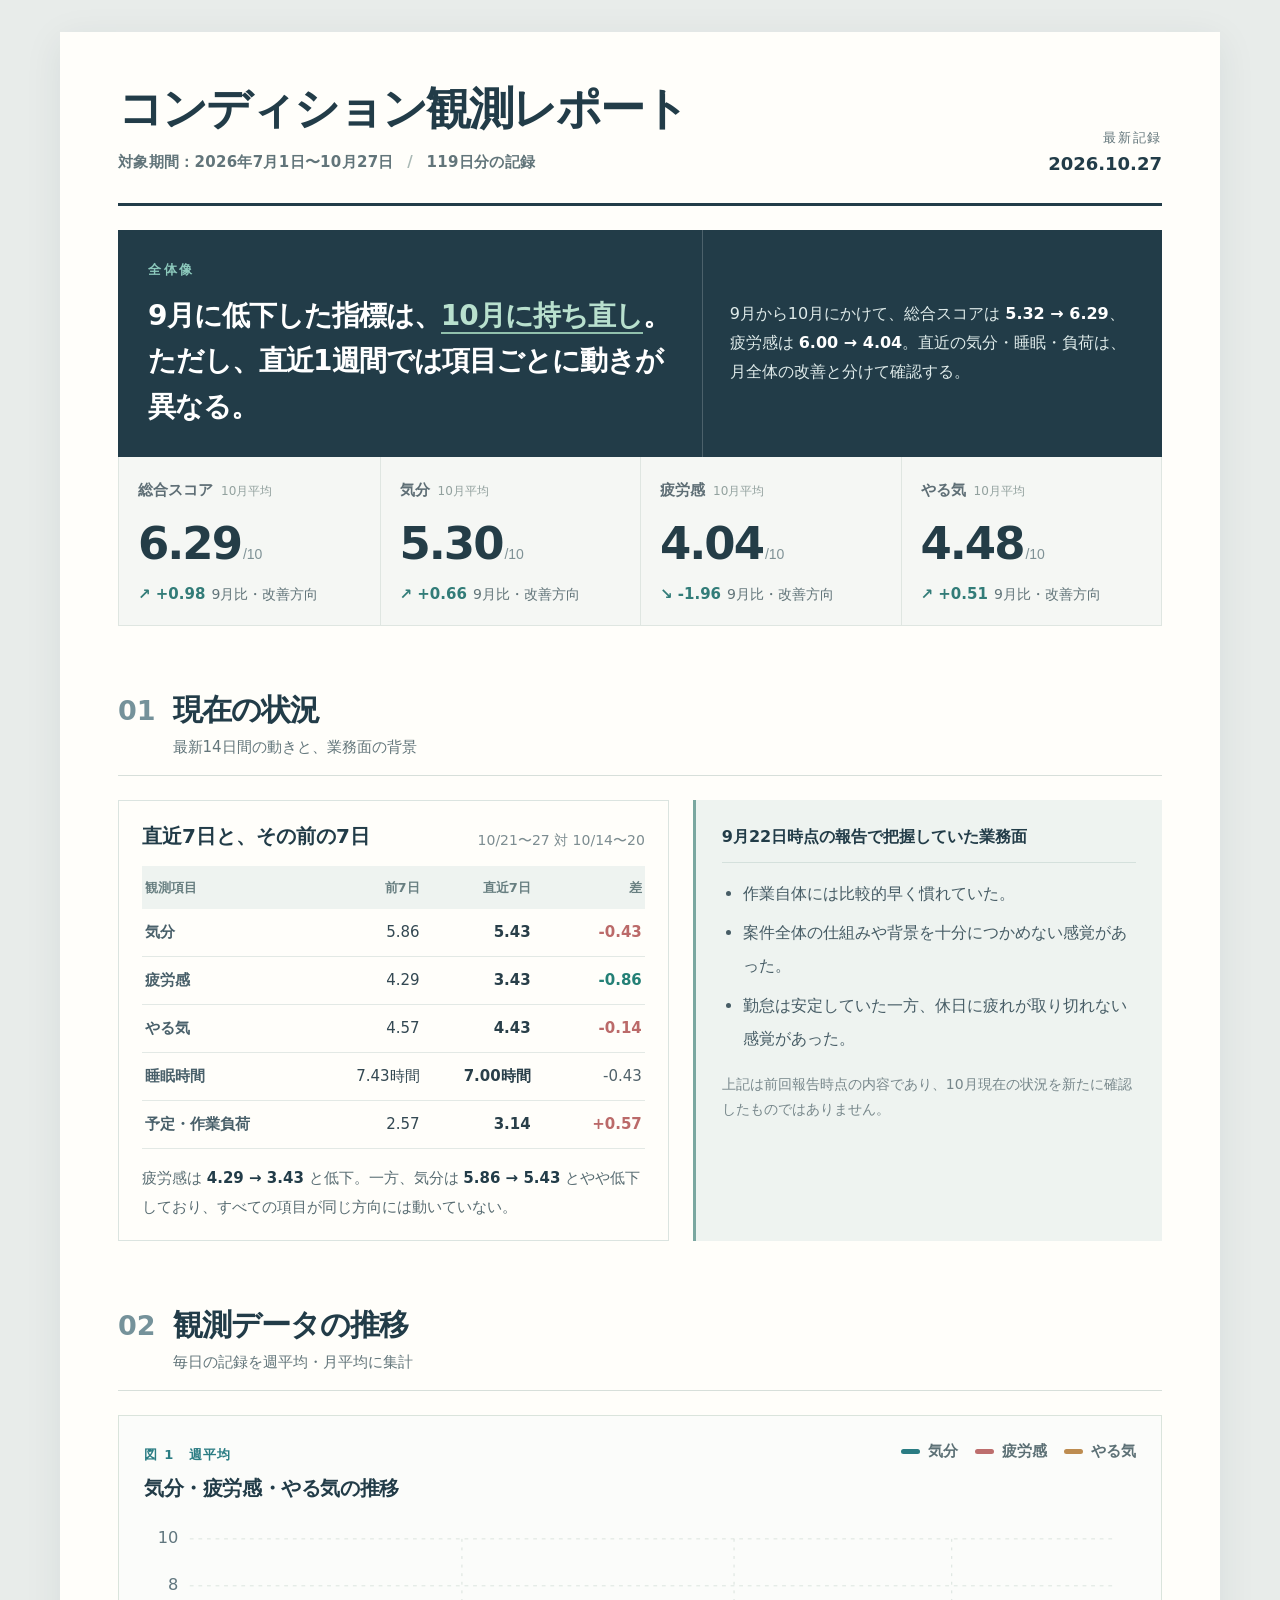
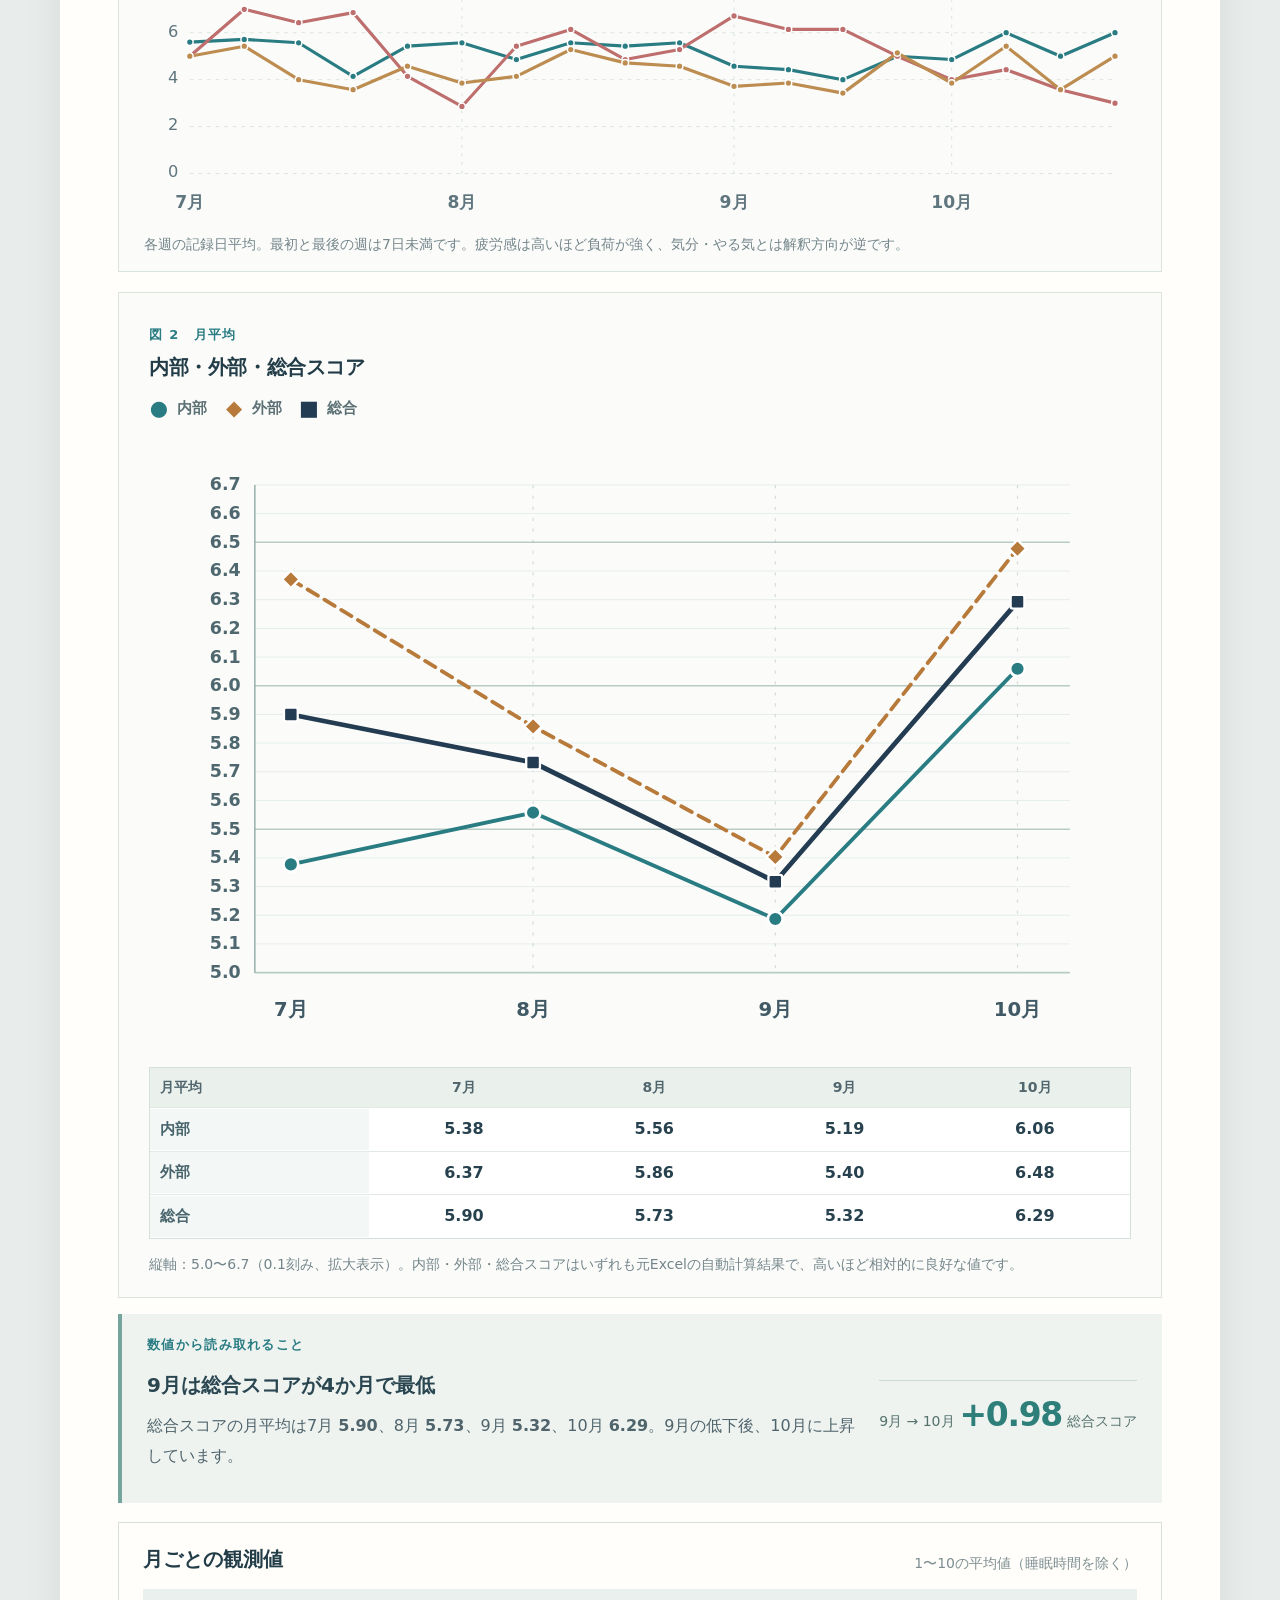
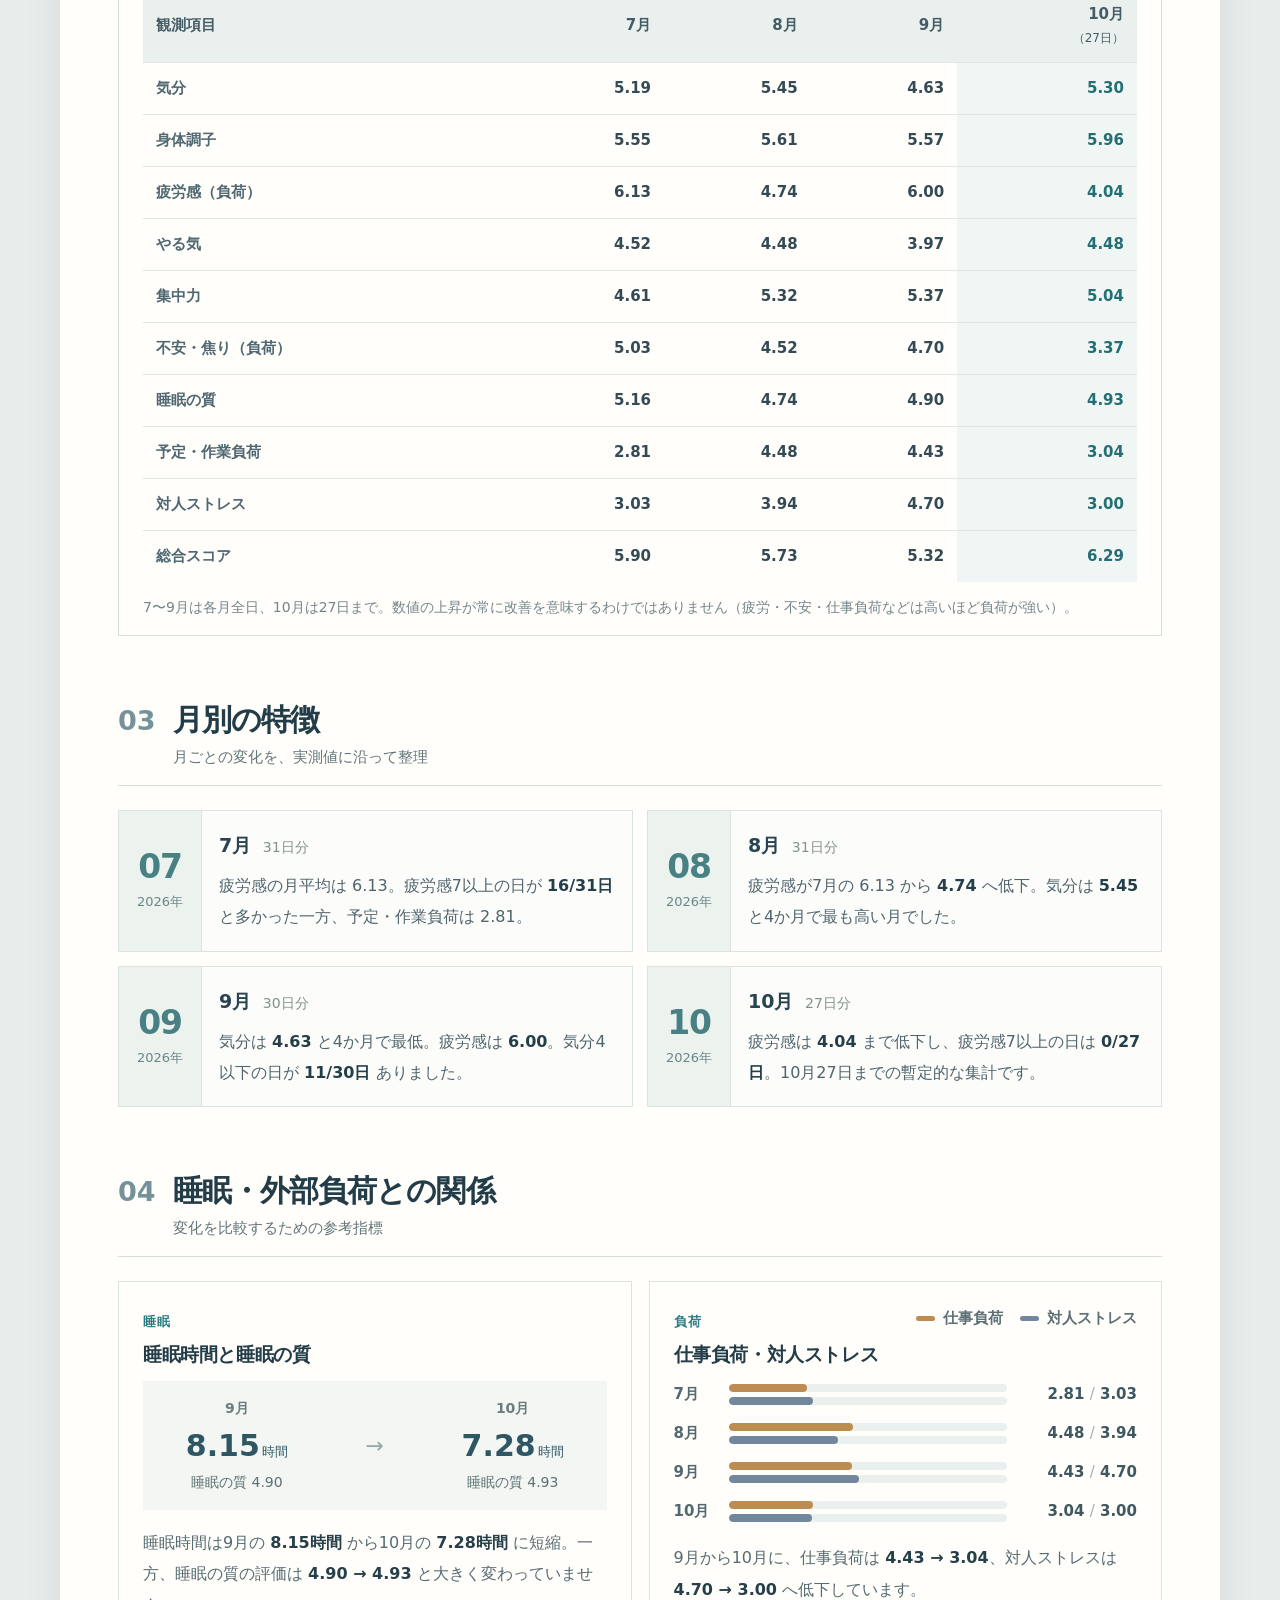
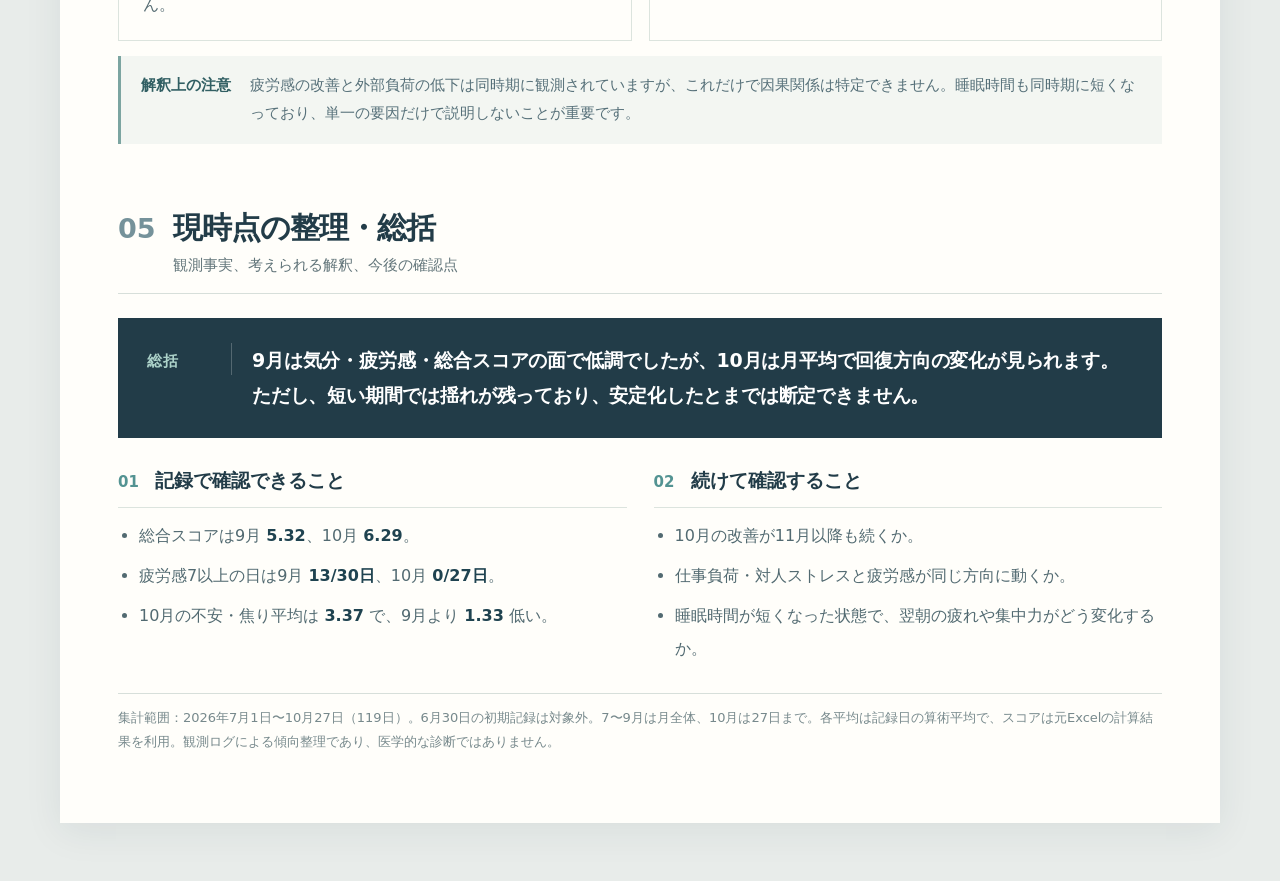
==== report/index.html @ 96a7060a "コンディション観測" ====
<!DOCTYPE html>
<html lang="ja"><head><meta charset="utf-8"/><meta content="width=device-width, initial-scale=1" name="viewport"/><meta content="light" name="color-scheme"/><meta content="#eaece9" name="theme-color"/><title>コンディション観測レポート｜2026年7〜10月（視認性改善版）</title><link href="./assets/report.css" rel="stylesheet"/></head><body><main aria-label="コンディション観測レポート" class="paper"><div class="report-title"><div><h1>コンディション観測レポート</h1><p class="report-range">対象期間：2026年7月1日〜10月27日 <span class="separator">/</span> 119日分の記録</p></div><div class="report-date"><span>最新記録</span><strong>2026.10.27</strong></div></div>
<div class="executive"><div class="executive-statement"><span class="eyebrow">全体像</span><p>9月に低下した指標は、<em>10月に持ち直し</em>。ただし、直近1週間では項目ごとに動きが異なる。</p></div><div class="executive-description"><p>9月から10月にかけて、総合スコアは <b>5.32 → 6.29</b>、疲労感は <b>6.00 → 4.04</b>。直近の気分・睡眠・負荷は、月全体の改善と分けて確認する。</p></div></div>
<div class="kpi-strip"><article class="kpi"><span class="kpi-label">総合スコア<small>10月平均</small></span><div class="kpi-main">6.29<span>/10</span></div><div class="kpi-delta"><b class="positive">↗ +0.98</b><span>9月比・改善方向</span></div></article><article class="kpi"><span class="kpi-label">気分<small>10月平均</small></span><div class="kpi-main">5.30<span>/10</span></div><div class="kpi-delta"><b class="positive">↗ +0.66</b><span>9月比・改善方向</span></div></article><article class="kpi"><span class="kpi-label">疲労感<small>10月平均</small></span><div class="kpi-main">4.04<span>/10</span></div><div class="kpi-delta"><b class="positive">↘ -1.96</b><span>9月比・改善方向</span></div></article><article class="kpi"><span class="kpi-label">やる気<small>10月平均</small></span><div class="kpi-main">4.48<span>/10</span></div><div class="kpi-delta"><b class="positive">↗ +0.51</b><span>9月比・改善方向</span></div></article></div><section class="report-section" id="current"><div class="section-title"><span class="section-num">01</span><div><h2>現在の状況</h2><p>最新14日間の動きと、業務面の背景</p></div></div>
<div class="current-grid"><article class="current-reading"><div class="subhead"><h3>直近7日と、その前の7日</h3><span class="micro-caption">10/21〜27 対 10/14〜20</span></div>
<div class="comparison-table"><div class="compare-head"><span>観測項目</span><span>前7日</span><span>直近7日</span><span>差</span></div><div class="compare-row"><span>気分</span><span>5.86</span><strong>5.43</strong><em class="lower">-0.43</em></div><div class="compare-row"><span>疲労感</span><span>4.29</span><strong>3.43</strong><em class="higher">-0.86</em></div><div class="compare-row"><span>やる気</span><span>4.57</span><strong>4.43</strong><em class="lower">-0.14</em></div><div class="compare-row"><span>睡眠時間</span><span>7.43時間</span><strong>7.00時間</strong><em class="">-0.43</em></div><div class="compare-row"><span>予定・作業負荷</span><span>2.57</span><strong>3.14</strong><em class="lower">+0.57</em></div></div><p class="observation-fact">疲労感は <strong>4.29 → 3.43</strong> と低下。一方、気分は <strong>5.86 → 5.43</strong> とやや低下しており、すべての項目が同じ方向には動いていない。</p></article>
<aside class="context-panel"><div class="context-flag">9月22日時点の報告で把握していた業務面</div><ul><li>作業自体には比較的早く慣れていた。</li><li>案件全体の仕組みや背景を十分につかめない感覚があった。</li><li>勤怠は安定していた一方、休日に疲れが取り切れない感覚があった。</li></ul><p>上記は前回報告時点の内容であり、10月現在の状況を新たに確認したものではありません。</p></aside></div></section><section class="report-section" id="trends"><div class="section-title"><span class="section-num">02</span><div><h2>観測データの推移</h2><p>毎日の記録を週平均・月平均に集計</p></div></div>
<div class="figure-panel wide"><div class="figure-head"><div><span class="figure-kicker">図 1　週平均</span><h3>気分・疲労感・やる気の推移</h3></div><div class="legend"><span class="legend-item"><i style="--dot:#2a7c83"></i>気分</span><span class="legend-item"><i style="--dot:#bd6e6d"></i>疲労感</span><span class="legend-item"><i style="--dot:#bd8c50"></i>やる気</span></div></div><div class="graph-scroller"><svg aria-label="7月から10月の週平均推移。気分・疲労感・やる気。縦軸は1〜10。" class="line-svg" role="img" viewbox="0 0 1040 318"><line class="graph-grid" x1="48" x2="1018" y1="270.0" y2="270.0"></line><text class="graph-label" text-anchor="end" x="36" y="274.0">0</text><line class="graph-grid" x1="48" x2="1018" y1="220.8" y2="220.8"></line><text class="graph-label" text-anchor="end" x="36" y="224.8">2</text><line class="graph-grid" x1="48" x2="1018" y1="171.6" y2="171.6"></line><text class="graph-label" text-anchor="end" x="36" y="175.6">4</text><line class="graph-grid" x1="48" x2="1018" y1="122.4" y2="122.4"></line><text class="graph-label" text-anchor="end" x="36" y="126.4">6</text><line class="graph-grid" x1="48" x2="1018" y1="73.2" y2="73.2"></line><text class="graph-label" text-anchor="end" x="36" y="77.2">8</text><line class="graph-grid" x1="48" x2="1018" y1="24.0" y2="24.0"></line><text class="graph-label" text-anchor="end" x="36" y="28.0">10</text><text class="graph-month" text-anchor="middle" x="48.0" y="306">7月</text><line class="graph-vertical" x1="333.3" x2="333.3" y1="24" y2="270"></line><text class="graph-month" text-anchor="middle" x="333.3" y="306">8月</text><line class="graph-vertical" x1="618.6" x2="618.6" y1="24" y2="270"></line><text class="graph-month" text-anchor="middle" x="618.6" y="306">9月</text><line class="graph-vertical" x1="846.8" x2="846.8" y1="24" y2="270"></line><text class="graph-month" text-anchor="middle" x="846.8" y="306">10月</text><polyline fill="none" points="48.0,132.2 105.1,129.4 162.1,132.9 219.2,168.1 276.2,136.5 333.3,132.9 390.4,150.5 447.4,132.9 504.5,136.5 561.5,132.9 618.6,157.5 675.6,161.1 732.7,171.6 789.8,147.0 846.8,150.5 903.9,122.4 960.9,147.0 1018.0,122.4" stroke="#2a7c83" stroke-linecap="round" stroke-linejoin="round" stroke-width="3.3"></polyline><circle cx="48.0" cy="132.2" fill="#2a7c83" r="3.5" stroke="#fff" stroke-width="1.5"></circle><circle cx="105.1" cy="129.4" fill="#2a7c83" r="3.5" stroke="#fff" stroke-width="1.5"></circle><circle cx="162.1" cy="132.9" fill="#2a7c83" r="3.5" stroke="#fff" stroke-width="1.5"></circle><circle cx="219.2" cy="168.1" fill="#2a7c83" r="3.5" stroke="#fff" stroke-width="1.5"></circle><circle cx="276.2" cy="136.5" fill="#2a7c83" r="3.5" stroke="#fff" stroke-width="1.5"></circle><circle cx="333.3" cy="132.9" fill="#2a7c83" r="3.5" stroke="#fff" stroke-width="1.5"></circle><circle cx="390.4" cy="150.5" fill="#2a7c83" r="3.5" stroke="#fff" stroke-width="1.5"></circle><circle cx="447.4" cy="132.9" fill="#2a7c83" r="3.5" stroke="#fff" stroke-width="1.5"></circle><circle cx="504.5" cy="136.5" fill="#2a7c83" r="3.5" stroke="#fff" stroke-width="1.5"></circle><circle cx="561.5" cy="132.9" fill="#2a7c83" r="3.5" stroke="#fff" stroke-width="1.5"></circle><circle cx="618.6" cy="157.5" fill="#2a7c83" r="3.5" stroke="#fff" stroke-width="1.5"></circle><circle cx="675.6" cy="161.1" fill="#2a7c83" r="3.5" stroke="#fff" stroke-width="1.5"></circle><circle cx="732.7" cy="171.6" fill="#2a7c83" r="3.5" stroke="#fff" stroke-width="1.5"></circle><circle cx="789.8" cy="147.0" fill="#2a7c83" r="3.5" stroke="#fff" stroke-width="1.5"></circle><circle cx="846.8" cy="150.5" fill="#2a7c83" r="3.5" stroke="#fff" stroke-width="1.5"></circle><circle cx="903.9" cy="122.4" fill="#2a7c83" r="3.5" stroke="#fff" stroke-width="1.5"></circle><circle cx="960.9" cy="147.0" fill="#2a7c83" r="3.5" stroke="#fff" stroke-width="1.5"></circle><circle cx="1018.0" cy="122.4" fill="#2a7c83" r="3.5" stroke="#fff" stroke-width="1.5"></circle><polyline fill="none" points="48.0,147.0 105.1,97.8 162.1,111.9 219.2,101.3 276.2,168.1 333.3,199.7 390.4,136.5 447.4,118.9 504.5,150.5 561.5,140.0 618.6,104.8 675.6,118.9 732.7,118.9 789.8,147.0 846.8,171.6 903.9,161.1 960.9,182.1 1018.0,196.2" stroke="#bd6e6d" stroke-linecap="round" stroke-linejoin="round" stroke-width="3.3"></polyline><circle cx="48.0" cy="147.0" fill="#bd6e6d" r="3.5" stroke="#fff" stroke-width="1.5"></circle><circle cx="105.1" cy="97.8" fill="#bd6e6d" r="3.5" stroke="#fff" stroke-width="1.5"></circle><circle cx="162.1" cy="111.9" fill="#bd6e6d" r="3.5" stroke="#fff" stroke-width="1.5"></circle><circle cx="219.2" cy="101.3" fill="#bd6e6d" r="3.5" stroke="#fff" stroke-width="1.5"></circle><circle cx="276.2" cy="168.1" fill="#bd6e6d" r="3.5" stroke="#fff" stroke-width="1.5"></circle><circle cx="333.3" cy="199.7" fill="#bd6e6d" r="3.5" stroke="#fff" stroke-width="1.5"></circle><circle cx="390.4" cy="136.5" fill="#bd6e6d" r="3.5" stroke="#fff" stroke-width="1.5"></circle><circle cx="447.4" cy="118.9" fill="#bd6e6d" r="3.5" stroke="#fff" stroke-width="1.5"></circle><circle cx="504.5" cy="150.5" fill="#bd6e6d" r="3.5" stroke="#fff" stroke-width="1.5"></circle><circle cx="561.5" cy="140.0" fill="#bd6e6d" r="3.5" stroke="#fff" stroke-width="1.5"></circle><circle cx="618.6" cy="104.8" fill="#bd6e6d" r="3.5" stroke="#fff" stroke-width="1.5"></circle><circle cx="675.6" cy="118.9" fill="#bd6e6d" r="3.5" stroke="#fff" stroke-width="1.5"></circle><circle cx="732.7" cy="118.9" fill="#bd6e6d" r="3.5" stroke="#fff" stroke-width="1.5"></circle><circle cx="789.8" cy="147.0" fill="#bd6e6d" r="3.5" stroke="#fff" stroke-width="1.5"></circle><circle cx="846.8" cy="171.6" fill="#bd6e6d" r="3.5" stroke="#fff" stroke-width="1.5"></circle><circle cx="903.9" cy="161.1" fill="#bd6e6d" r="3.5" stroke="#fff" stroke-width="1.5"></circle><circle cx="960.9" cy="182.1" fill="#bd6e6d" r="3.5" stroke="#fff" stroke-width="1.5"></circle><circle cx="1018.0" cy="196.2" fill="#bd6e6d" r="3.5" stroke="#fff" stroke-width="1.5"></circle><polyline fill="none" points="48.0,147.0 105.1,136.5 162.1,171.6 219.2,182.1 276.2,157.5 333.3,175.1 390.4,168.1 447.4,140.0 504.5,154.0 561.5,157.5 618.6,178.6 675.6,175.1 732.7,185.7 789.8,143.5 846.8,175.1 903.9,136.5 960.9,182.1 1018.0,147.0" stroke="#bd8c50" stroke-linecap="round" stroke-linejoin="round" stroke-width="3.3"></polyline><circle cx="48.0" cy="147.0" fill="#bd8c50" r="3.5" stroke="#fff" stroke-width="1.5"></circle><circle cx="105.1" cy="136.5" fill="#bd8c50" r="3.5" stroke="#fff" stroke-width="1.5"></circle><circle cx="162.1" cy="171.6" fill="#bd8c50" r="3.5" stroke="#fff" stroke-width="1.5"></circle><circle cx="219.2" cy="182.1" fill="#bd8c50" r="3.5" stroke="#fff" stroke-width="1.5"></circle><circle cx="276.2" cy="157.5" fill="#bd8c50" r="3.5" stroke="#fff" stroke-width="1.5"></circle><circle cx="333.3" cy="175.1" fill="#bd8c50" r="3.5" stroke="#fff" stroke-width="1.5"></circle><circle cx="390.4" cy="168.1" fill="#bd8c50" r="3.5" stroke="#fff" stroke-width="1.5"></circle><circle cx="447.4" cy="140.0" fill="#bd8c50" r="3.5" stroke="#fff" stroke-width="1.5"></circle><circle cx="504.5" cy="154.0" fill="#bd8c50" r="3.5" stroke="#fff" stroke-width="1.5"></circle><circle cx="561.5" cy="157.5" fill="#bd8c50" r="3.5" stroke="#fff" stroke-width="1.5"></circle><circle cx="618.6" cy="178.6" fill="#bd8c50" r="3.5" stroke="#fff" stroke-width="1.5"></circle><circle cx="675.6" cy="175.1" fill="#bd8c50" r="3.5" stroke="#fff" stroke-width="1.5"></circle><circle cx="732.7" cy="185.7" fill="#bd8c50" r="3.5" stroke="#fff" stroke-width="1.5"></circle><circle cx="789.8" cy="143.5" fill="#bd8c50" r="3.5" stroke="#fff" stroke-width="1.5"></circle><circle cx="846.8" cy="175.1" fill="#bd8c50" r="3.5" stroke="#fff" stroke-width="1.5"></circle><circle cx="903.9" cy="136.5" fill="#bd8c50" r="3.5" stroke="#fff" stroke-width="1.5"></circle><circle cx="960.9" cy="182.1" fill="#bd8c50" r="3.5" stroke="#fff" stroke-width="1.5"></circle><circle cx="1018.0" cy="147.0" fill="#bd8c50" r="3.5" stroke="#fff" stroke-width="1.5"></circle></svg></div><p class="fig-note">各週の記録日平均。最初と最後の週は7日未満です。疲労感は高いほど負荷が強く、気分・やる気とは解釈方向が逆です。</p></div>
<div class="score-and-note"><article class="figure-panel"><div class="figure-head"><div><span class="figure-kicker">図 2　月平均</span><h3>内部・外部・総合スコア</h3></div></div><div class="legend"><span class="legend-item"><span class="legend-symbol" style="color:#2a7c83">●</span>内部</span><span class="legend-item"><span class="legend-symbol" style="color:#b77a3a">◆</span>外部</span><span class="legend-item"><span class="legend-symbol" style="color:#243c52">■</span>総合</span></div><div class="graph-scroller"><svg aria-label="内部・外部・総合スコアの月平均。縦軸5.0から6.7、0.1刻み。値の全範囲0〜10ではなく、この期間の比較に合わせた拡大軸。" class="score-svg" preserveAspectRatio="xMidYMid meet" role="img" viewBox="0 0 900 565" viewbox="0 0 700 290"><title>内部・外部・総合スコア：7月から10月の月平均</title><desc>縦軸は5.0〜6.7を0.1ずつ表示。内部は実線・丸、外部は破線・ひし形、総合は太線・四角で区別。</desc><line class="score-grid-major" x1="97" x2="844" y1="490.0" y2="490.0"></line><text class="score-axis-label" text-anchor="end" x="84.0" y="495.0">5.0</text><line class="score-grid-minor" x1="97" x2="844" y1="463.7" y2="463.7"></line><text class="score-axis-label" text-anchor="end" x="84.0" y="468.7">5.1</text><line class="score-grid-minor" x1="97" x2="844" y1="437.4" y2="437.4"></line><text class="score-axis-label" text-anchor="end" x="84.0" y="442.4">5.2</text><line class="score-grid-minor" x1="97" x2="844" y1="411.1" y2="411.1"></line><text class="score-axis-label" text-anchor="end" x="84.0" y="416.1">5.3</text><line class="score-grid-minor" x1="97" x2="844" y1="384.8" y2="384.8"></line><text class="score-axis-label" text-anchor="end" x="84.0" y="389.8">5.4</text><line class="score-grid-major" x1="97" x2="844" y1="358.5" y2="358.5"></line><text class="score-axis-label" text-anchor="end" x="84.0" y="363.5">5.5</text><line class="score-grid-minor" x1="97" x2="844" y1="332.2" y2="332.2"></line><text class="score-axis-label" text-anchor="end" x="84.0" y="337.2">5.6</text><line class="score-grid-minor" x1="97" x2="844" y1="305.9" y2="305.9"></line><text class="score-axis-label" text-anchor="end" x="84.0" y="310.9">5.7</text><line class="score-grid-minor" x1="97" x2="844" y1="279.6" y2="279.6"></line><text class="score-axis-label" text-anchor="end" x="84.0" y="284.6">5.8</text><line class="score-grid-minor" x1="97" x2="844" y1="253.4" y2="253.4"></line><text class="score-axis-label" text-anchor="end" x="84.0" y="258.4">5.9</text><line class="score-grid-major" x1="97" x2="844" y1="227.1" y2="227.1"></line><text class="score-axis-label" text-anchor="end" x="84.0" y="232.1">6.0</text><line class="score-grid-minor" x1="97" x2="844" y1="200.8" y2="200.8"></line><text class="score-axis-label" text-anchor="end" x="84.0" y="205.8">6.1</text><line class="score-grid-minor" x1="97" x2="844" y1="174.5" y2="174.5"></line><text class="score-axis-label" text-anchor="end" x="84.0" y="179.5">6.2</text><line class="score-grid-minor" x1="97" x2="844" y1="148.2" y2="148.2"></line><text class="score-axis-label" text-anchor="end" x="84.0" y="153.2">6.3</text><line class="score-grid-minor" x1="97" x2="844" y1="121.9" y2="121.9"></line><text class="score-axis-label" text-anchor="end" x="84.0" y="126.9">6.4</text><line class="score-grid-major" x1="97" x2="844" y1="95.6" y2="95.6"></line><text class="score-axis-label" text-anchor="end" x="84.0" y="100.6">6.5</text><line class="score-grid-minor" x1="97" x2="844" y1="69.3" y2="69.3"></line><text class="score-axis-label" text-anchor="end" x="84.0" y="74.3">6.6</text><line class="score-grid-minor" x1="97" x2="844" y1="43.0" y2="43.0"></line><text class="score-axis-label" text-anchor="end" x="84.0" y="48.0">6.7</text><line class="score-axis-line" x1="97" x2="97" y1="43" y2="490"></line><text class="score-month-label" text-anchor="middle" x="130.0" y="530.0">7月</text><line class="score-vertical" x1="352" x2="352" y1="43" y2="490"></line><text class="score-month-label" text-anchor="middle" x="352.0" y="530.0">8月</text><line class="score-vertical" x1="574" x2="574" y1="43" y2="490"></line><text class="score-month-label" text-anchor="middle" x="574.0" y="530.0">9月</text><line class="score-vertical" x1="796" x2="796" y1="43" y2="490"></line><text class="score-month-label" text-anchor="middle" x="796.0" y="530.0">10月</text><polyline class="score-line-internal" points="130.0,390.8 352.0,343.3 574.0,440.9 796.0,211.5"></polyline><circle cx="130" cy="390.8" fill="#2a7c83" r="6.8" stroke="#fff" stroke-width="2.5"><title>7月 内部 5.38</title></circle><circle cx="352" cy="343.3" fill="#2a7c83" r="6.8" stroke="#fff" stroke-width="2.5"><title>8月 内部 5.56</title></circle><circle cx="574" cy="440.9" fill="#2a7c83" r="6.8" stroke="#fff" stroke-width="2.5"><title>9月 内部 5.19</title></circle><circle cx="796" cy="211.5" fill="#2a7c83" r="6.8" stroke="#fff" stroke-width="2.5"><title>10月 内部 6.06</title></circle><polyline class="score-line-external" points="130.0,129.5 352.0,264.4 574.0,384.0 796.0,101.4"></polyline><polygon fill="#b77a3a" points="130.0,121.5 138.0,129.5 130.0,137.5 122.0,129.5" stroke="#fff" stroke-width="2.2"><title>7月 外部 6.37</title></polygon><polygon fill="#b77a3a" points="352.0,256.4 360.0,264.4 352.0,272.4 344.0,264.4" stroke="#fff" stroke-width="2.2"><title>8月 外部 5.86</title></polygon><polygon fill="#b77a3a" points="574.0,376.0 582.0,384.0 574.0,392.0 566.0,384.0" stroke="#fff" stroke-width="2.2"><title>9月 外部 5.40</title></polygon><polygon fill="#b77a3a" points="796.0,93.4 804.0,101.4 796.0,109.4 788.0,101.4" stroke="#fff" stroke-width="2.2"><title>10月 外部 6.48</title></polygon><polyline class="score-line-total" points="130.0,253.4 352.0,297.4 574.0,406.7 796.0,150.1"></polyline><rect fill="#243c52" height="12.6" rx="2" stroke="#fff" stroke-width="2.1" width="12.6" x="123.7" y="247.1"><title>7月 総合 5.90</title></rect><rect fill="#243c52" height="12.6" rx="2" stroke="#fff" stroke-width="2.1" width="12.6" x="345.7" y="291.1"><title>8月 総合 5.73</title></rect><rect fill="#243c52" height="12.6" rx="2" stroke="#fff" stroke-width="2.1" width="12.6" x="567.7" y="400.4"><title>9月 総合 5.32</title></rect><rect fill="#243c52" height="12.6" rx="2" stroke="#fff" stroke-width="2.1" width="12.6" x="789.7" y="143.8"><title>10月 総合 6.29</title></rect></svg></div><div aria-label="内部・外部・総合スコア 月平均値一覧" class="score-values"><div class="score-values-row score-values-head"><span class="score-value-label">月平均</span><span class="score-value">7月</span><span class="score-value">8月</span><span class="score-value">9月</span><span class="score-value">10月</span></div><div class="score-values-row"><span class="score-value-label">内部</span><span class="score-value">5.38</span><span class="score-value">5.56</span><span class="score-value">5.19</span><span class="score-value">6.06</span></div><div class="score-values-row"><span class="score-value-label">外部</span><span class="score-value">6.37</span><span class="score-value">5.86</span><span class="score-value">5.40</span><span class="score-value">6.48</span></div><div class="score-values-row"><span class="score-value-label">総合</span><span class="score-value">5.90</span><span class="score-value">5.73</span><span class="score-value">5.32</span><span class="score-value">6.29</span></div></div><p class="fig-note">縦軸：5.0〜6.7（0.1刻み、拡大表示）。内部・外部・総合スコアはいずれも元Excelの自動計算結果で、高いほど相対的に良好な値です。</p></article><aside class="figure-comment"><span class="figure-kicker">数値から読み取れること</span><h3>9月は総合スコアが4か月で最低</h3><p>総合スコアの月平均は7月 <strong>5.90</strong>、8月 <strong>5.73</strong>、9月 <strong>5.32</strong>、10月 <strong>6.29</strong>。9月の低下後、10月に上昇しています。</p><div class="comment-number"><span>9月 → 10月</span><strong>+0.98</strong><span>総合スコア</span></div></aside></div>
<div class="table-report"><div class="subhead"><h3>月ごとの観測値</h3><span class="micro-caption">1〜10の平均値（睡眠時間を除く）</span></div><div class="data-table-wrap"><table class="data-table"><thead><tr><th scope="col">観測項目</th><th scope="col">7月</th><th scope="col">8月</th><th scope="col">9月</th><th scope="col">10月<small>（27日）</small></th></tr></thead><tbody><tr><th scope="row">気分</th><td class="">5.19</td><td class="">5.45</td><td class="">4.63</td><td class="latest-value">5.30</td></tr><tr><th scope="row">身体調子</th><td class="">5.55</td><td class="">5.61</td><td class="">5.57</td><td class="latest-value">5.96</td></tr><tr><th scope="row">疲労感（負荷）</th><td class="">6.13</td><td class="">4.74</td><td class="">6.00</td><td class="latest-value">4.04</td></tr><tr><th scope="row">やる気</th><td class="">4.52</td><td class="">4.48</td><td class="">3.97</td><td class="latest-value">4.48</td></tr><tr><th scope="row">集中力</th><td class="">4.61</td><td class="">5.32</td><td class="">5.37</td><td class="latest-value">5.04</td></tr><tr><th scope="row">不安・焦り（負荷）</th><td class="">5.03</td><td class="">4.52</td><td class="">4.70</td><td class="latest-value">3.37</td></tr><tr><th scope="row">睡眠の質</th><td class="">5.16</td><td class="">4.74</td><td class="">4.90</td><td class="latest-value">4.93</td></tr><tr><th scope="row">予定・作業負荷</th><td class="">2.81</td><td class="">4.48</td><td class="">4.43</td><td class="latest-value">3.04</td></tr><tr><th scope="row">対人ストレス</th><td class="">3.03</td><td class="">3.94</td><td class="">4.70</td><td class="latest-value">3.00</td></tr><tr><th scope="row">総合スコア</th><td class="">5.90</td><td class="">5.73</td><td class="">5.32</td><td class="latest-value">6.29</td></tr></tbody></table></div><p class="fig-note">7〜9月は各月全日、10月は27日まで。数値の上昇が常に改善を意味するわけではありません（疲労・不安・仕事負荷などは高いほど負荷が強い）。</p></div></section><section class="report-section" id="months"><div class="section-title"><span class="section-num">03</span><div><h2>月別の特徴</h2><p>月ごとの変化を、実測値に沿って整理</p></div></div><div class="month-notes"><article class="month-note"><div class="month-flag"><strong>07</strong><span>2026年</span></div><div class="month-detail"><h3>7月 <small>31日分</small></h3><p>疲労感の月平均は 6.13。疲労感7以上の日が <b>16/31日</b> と多かった一方、予定・作業負荷は 2.81。</p></div></article><article class="month-note"><div class="month-flag"><strong>08</strong><span>2026年</span></div><div class="month-detail"><h3>8月 <small>31日分</small></h3><p>疲労感が7月の 6.13 から <b>4.74</b> へ低下。気分は <b>5.45</b> と4か月で最も高い月でした。</p></div></article><article class="month-note"><div class="month-flag"><strong>09</strong><span>2026年</span></div><div class="month-detail"><h3>9月 <small>30日分</small></h3><p>気分は <b>4.63</b> と4か月で最低。疲労感は <b>6.00</b>。気分4以下の日が <b>11/30日</b> ありました。</p></div></article><article class="month-note"><div class="month-flag"><strong>10</strong><span>2026年</span></div><div class="month-detail"><h3>10月 <small>27日分</small></h3><p>疲労感は <b>4.04</b> まで低下し、疲労感7以上の日は <b>0/27日</b>。10月27日までの暫定的な集計です。</p></div></article></div></section><section class="report-section" id="related"><div class="section-title"><span class="section-num">04</span><div><h2>睡眠・外部負荷との関係</h2><p>変化を比較するための参考指標</p></div></div><div class="relate-grid"><article class="relation-panel"><div class="figure-head"><div><span class="figure-kicker">睡眠</span><h3>睡眠時間と睡眠の質</h3></div></div><div class="sleep-figure"><div class="sleep-label"><span>9月</span><strong>8.15<small>時間</small></strong><em>睡眠の質 4.90</em></div><div class="sleep-arrow">→</div><div class="sleep-label"><span>10月</span><strong>7.28<small>時間</small></strong><em>睡眠の質 4.93</em></div></div><p>睡眠時間は9月の <strong>8.15時間</strong> から10月の <strong>7.28時間</strong> に短縮。一方、睡眠の質の評価は <strong>4.90 → 4.93</strong> と大きく変わっていません。</p></article>
<article class="relation-panel"><div class="figure-head"><div><span class="figure-kicker">負荷</span><h3>仕事負荷・対人ストレス</h3></div><div class="legend"><span class="legend-item"><i style="--dot:#bd8c50"></i>仕事負荷</span><span class="legend-item"><i style="--dot:#72879b"></i>対人ストレス</span></div></div><div class="burden-figure"><div class="load-row"><div class="load-month">7月</div><div class="load-bars"><div class="load-track"><span class="load-fill work" style="width:28.06%"></span></div><div class="load-track"><span class="load-fill people" style="width:30.32%"></span></div></div><div class="load-values">2.81 <span>/</span> 3.03</div></div><div class="load-row"><div class="load-month">8月</div><div class="load-bars"><div class="load-track"><span class="load-fill work" style="width:44.84%"></span></div><div class="load-track"><span class="load-fill people" style="width:39.35%"></span></div></div><div class="load-values">4.48 <span>/</span> 3.94</div></div><div class="load-row"><div class="load-month">9月</div><div class="load-bars"><div class="load-track"><span class="load-fill work" style="width:44.33%"></span></div><div class="load-track"><span class="load-fill people" style="width:47.00%"></span></div></div><div class="load-values">4.43 <span>/</span> 4.70</div></div><div class="load-row"><div class="load-month">10月</div><div class="load-bars"><div class="load-track"><span class="load-fill work" style="width:30.37%"></span></div><div class="load-track"><span class="load-fill people" style="width:30.00%"></span></div></div><div class="load-values">3.04 <span>/</span> 3.00</div></div></div><p>9月から10月に、仕事負荷は <strong>4.43 → 3.04</strong>、対人ストレスは <strong>4.70 → 3.00</strong> へ低下しています。</p></article></div>
<div class="interpret-note"><strong>解釈上の注意</strong><p>疲労感の改善と外部負荷の低下は同時期に観測されていますが、これだけで因果関係は特定できません。睡眠時間も同時期に短くなっており、単一の要因だけで説明しないことが重要です。</p></div></section><section class="report-section" id="summary"><div class="section-title"><span class="section-num">05</span><div><h2>現時点の整理・総括</h2><p>観測事実、考えられる解釈、今後の確認点</p></div></div><div class="summary-lead"><span>総括</span><p>9月は気分・疲労感・総合スコアの面で低調でしたが、10月は月平均で回復方向の変化が見られます。ただし、短い期間では揺れが残っており、安定化したとまでは断定できません。</p></div><div class="summary-columns"><article><h3><span>01</span> 記録で確認できること</h3><ul><li>総合スコアは9月 <b>5.32</b>、10月 <b>6.29</b>。</li><li>疲労感7以上の日は9月 <b>13/30日</b>、10月 <b>0/27日</b>。</li><li>10月の不安・焦り平均は <b>3.37</b> で、9月より <b>1.33</b> 低い。</li></ul></article><article><h3><span>02</span> 続けて確認すること</h3><ul><li>10月の改善が11月以降も続くか。</li><li>仕事負荷・対人ストレスと疲労感が同じ方向に動くか。</li><li>睡眠時間が短くなった状態で、翌朝の疲れや集中力がどう変化するか。</li></ul></article></div><p class="data-footnote">集計範囲：2026年7月1日〜10月27日（119日）。6月30日の初期記録は対象外。7〜9月は月全体、10月は27日まで。各平均は記録日の算術平均で、スコアは元Excelの計算結果を利用。観測ログによる傾向整理であり、医学的な診断ではありません。</p></section></main></body></html>
---- report/assets/report.css ----
@charset "UTF-8";
:root{
  --canvas:#e8ecea;--paper:#fffefa;--ink:#20333c;--text:#334852;--muted:#62757a;
  --line:#d7dfda;--light:#f5f7f4;--navy:#223c48;--teal:#2a7c83;
  --red:#bd6e6d;--gold:#bd8c50;--slate:#72879b;
}
*,*::before,*::after{box-sizing:border-box}
html{-webkit-text-size-adjust:100%;}
body{margin:0;background:var(--canvas);color:var(--text);font:15px/1.78 "Hiragino Kaku Gothic ProN","Hiragino Sans","Yu Gothic","Meiryo",system-ui,sans-serif;font-feature-settings:"palt" 1}
.paper{max-width:1160px;margin:32px auto 58px;padding:46px 58px 68px;background:var(--paper);box-shadow:0 8px 36px #1c383b14;min-height:100vh;overflow:hidden}
h1,h2,h3,p{margin-top:0}p{overflow-wrap:anywhere}
.report-title{border-bottom:3px solid var(--navy);padding:0 0 27px;display:flex;justify-content:space-between;align-items:end;gap:20px}
.report-title h1{font-size:clamp(28px,3.6vw,42px);font-weight:800;color:var(--navy);line-height:1.37;letter-spacing:-.045em;margin:0 0 9px}
.report-range{font-size:13px;letter-spacing:.02em;color:var(--muted);font-weight:600;margin:0}
.separator{color:#aab9b5;margin:0 8px}
.report-date{flex:0 0 auto;text-align:right;color:var(--muted);display:flex;flex-direction:column;line-height:1.35;gap:6px}
.report-date span{font-size:10px;letter-spacing:.13em}
.report-date strong{font:700 16px/1.3 system-ui,sans-serif;color:var(--navy);white-space:nowrap}
.executive{display:grid;grid-template-columns:1.12fr .88fr;background:var(--navy);color:#fff;margin-top:24px}
.executive-statement{padding:28px 30px;border-right:1px solid #ffffff31}
.executive-description{padding:28px 27px;align-self:center}
.eyebrow{color:#8cc9bc;font-size:11px;font-weight:700;letter-spacing:.2em;display:block;margin-bottom:12px}
.executive-statement p{font-size:clamp(19px,2.25vw,25px);font-weight:760;line-height:1.62;letter-spacing:-.035em;margin:0}
.executive-statement em{font-style:normal;color:#b8e0ce;border-bottom:2px solid #91c0ac}
.executive-description p{color:#dfebea;font-size:13px;line-height:2; margin:0}
.executive-description b{color:#fff;font-weight:770}
.kpi-strip{border:1px solid #dfe6e1;border-top:none;background:#f5f7f4;display:grid;grid-template-columns:repeat(4,minmax(0,1fr));margin-bottom:0}
.kpi{padding:20px 19px 18px;min-width:0}.kpi+.kpi{border-left:1px solid #dfe6e1}
.kpi-label{font-size:12px;font-weight:750;color:#5e6e75;display:flex;align-items:baseline;gap:8px;flex-wrap:wrap}
.kpi-label small{font-size:10px;color:#92a19e;font-weight:500}
.kpi-main{font:750 clamp(29px,3.8vw,42px)/1.35 system-ui,sans-serif;letter-spacing:-.045em;color:#243d47;margin:10px 0 7px;white-space:nowrap;font-variant-numeric:tabular-nums}
.kpi-main>span{font:500 11px/1 sans-serif;color:#7f9296;letter-spacing:0;margin-left:2px}
.kpi-delta{display:flex;gap:6px;align-items:baseline;flex-wrap:wrap;font-size:11px;color:var(--muted)}
.kpi-delta b{font:700 12px/1.3 system-ui,sans-serif;white-space:nowrap}
.kpi-delta b.positive{color:#327c78}.kpi-delta b.negative{color:#bd6e6d}
.report-section{margin-top:63px}
.section-title{display:flex;align-items:baseline;gap:17px;padding-bottom:16px;margin-bottom:24px;border-bottom:1px solid var(--line)}
.section-num{font:730 24px/1.1 system-ui,sans-serif;color:#75929a;min-width:35px}
.section-title h2{font-size:clamp(20px,2.45vw,26px);font-weight:800;color:var(--navy);letter-spacing:-.03em;margin:0;line-height:1.4}
.section-title p{color:var(--muted);margin:4px 0 0;font-size:12px;line-height:1.6}
.current-grid{display:grid;grid-template-columns:minmax(0,1.08fr) minmax(0,.92fr);gap:24px}
.current-reading{border:1px solid #dbe4e0;padding:20px 23px 19px;min-width:0}
.subhead{display:flex;justify-content:space-between;align-items:end;gap:12px;flex-wrap:wrap;margin-bottom:15px}
.subhead h3{font-size:17px;line-height:1.5;margin:0;color:var(--navy)}
.micro-caption{font-size:11px;color:#7d8d91;line-height:1.6}
.comparison-table{font-size:12px;font-variant-numeric:tabular-nums}
.compare-head,.compare-row{display:grid;grid-template-columns:minmax(0,1.3fr) repeat(3,minmax(0,.82fr));gap:8px;padding:10px 3px;align-items:center}
.compare-head{background:#eef3f0;color:#687f81;font-size:10px;font-weight:650}
.compare-head span:not(:first-child),.compare-row>span:not(:first-child),.compare-row strong,.compare-row em{text-align:right}
.compare-row{border-bottom:1px solid #e3e9e5}.compare-row>span:first-child{font-weight:700;color:#49606a}
.compare-row strong{color:#293f49}.compare-row em{font-style:normal;color:#50626a}
.compare-row em.higher{color:#248076;font-weight:750}.compare-row em.lower{color:#bb6a69;font-weight:750}
.observation-fact{color:#586c72;font-size:12px;line-height:1.9;margin:15px 0 0}
.observation-fact strong{color:var(--navy)}
.context-panel{background:#eef3f0;padding:24px 26px;border-left:3px solid #7aa7a0;min-width:0}
.context-flag{font-size:14px;font-weight:800;color:var(--navy);border-bottom:1px solid #d4e0dc;padding-bottom:12px;line-height:1.6}
.context-panel ul{margin:15px 0 16px;padding-left:21px;font-size:13px;line-height:2.05;color:#465c65}
.context-panel li+li{margin-top:7px}.context-panel>p{color:#77878b;font-size:11px;line-height:1.8;margin:0}
.figure-panel{min-width:0;background:#fbfcfa;border:1px solid #dae4dc;padding:22px 25px 13px}
.figure-head{display:flex;justify-content:space-between;align-items:start;gap:12px;flex-wrap:wrap;margin-bottom:13px}
.figure-head h3{font-size:18px;letter-spacing:-.02em;color:var(--navy);line-height:1.5;margin:4px 0 0}
.figure-kicker{font-size:11px;color:var(--teal);font-weight:800;letter-spacing:.1em}
.legend{display:flex;align-items:center;flex-wrap:wrap;gap:13px;font-size:11px;color:#5c7075;font-weight:650}
.legend-item{white-space:nowrap;display:flex;align-items:center;gap:6px}
.legend-item i{display:block;width:17px;height:4px;border-radius:20px;background:var(--dot)}
.graph-scroller{width:100%;overflow-x:auto;overflow-y:hidden;scrollbar-color:#adbeb9 transparent}
.line-svg,.score-svg{width:100%;height:auto;display:block;min-width:0}
.graph-grid{stroke:#dbe4de;stroke-width:1;stroke-dasharray:4 5}
.graph-vertical{stroke:#d8e1dc;stroke-width:1;stroke-dasharray:3 6}
.graph-label,.graph-month{fill:#60767e;font:12px system-ui,sans-serif}
.graph-month{font-size:13px;font-weight:700}
.fig-note{font-size:11px;color:#74858a;line-height:1.85;margin:13px 0 0}
.score-and-note{display:grid;grid-template-columns:minmax(0,1.38fr) minmax(0,.62fr);gap:18px;margin-top:18px}
.score-and-note .figure-panel{padding:20px 22px 13px}
.score-and-note .figure-panel .legend{margin-bottom:9px}
.figure-comment{background:#eef3f0;min-width:0;border-top:4px solid #75a59d;padding:21px 22px 19px}
.figure-comment h3{font-size:18px;line-height:1.6;color:#2a4651;margin:12px 0 10px}
.figure-comment p{font-size:12px;line-height:1.92;color:#50646c;margin:0 0 12px}
.comment-number{border-top:1px solid #cadad2;display:flex;justify-content:space-between;align-items:baseline;flex-wrap:wrap;gap:5px;padding-top:11px}
.comment-number span{font-size:11px;color:#55716c}.comment-number strong{font-size:29px;color:#2e7e79;line-height:1.4;letter-spacing:-.04em}
.table-report{border:1px solid var(--line);padding:21px 24px 15px;margin-top:19px;min-width:0}
.data-table-wrap{max-width:100%;overflow-x:auto}
.data-table{width:100%;border-collapse:collapse;min-width:540px;font-size:12px;font-variant-numeric:tabular-nums}
.data-table th,.data-table td{border-bottom:1px solid #e1e7e3;padding:10px 12px;text-align:right;white-space:nowrap}
.data-table thead th{background:#eaf0ed;color:#445c66;font-size:12px;font-weight:800}
.data-table thead th small{display:block;font-size:10px;font-weight:500}
.data-table thead th:first-child{text-align:left}
.data-table tbody th{text-align:left;font-weight:650;color:#506871}
.data-table tbody tr:last-child td,.data-table tbody tr:last-child th{border-bottom:none}
.data-table td{color:#344b55;font-weight:600}
.data-table td.latest-value{color:#236f75;font-weight:850;background:#f0f6f3}
.month-notes{display:grid;grid-template-columns:repeat(2,minmax(0,1fr));gap:14px}
.month-note{background:#fcfdfb;border:1px solid #dbe3dd;min-width:0;display:grid;grid-template-columns:83px 1fr}
.month-flag{background:#ecf3ef;display:flex;flex-direction:column;align-items:center;justify-content:center;gap:4px;border-right:1px solid #dbe3dd}
.month-flag strong{font:750 33px/1.15 system-ui,sans-serif;color:#498084;letter-spacing:-.04em}
.month-flag span{font-size:10px;color:#6b8587;white-space:nowrap}
.month-detail{padding:17px 17px 18px}
.month-detail h3{color:#294350;font-size:16px;margin:0 0 9px}
.month-detail h3 small{font-size:11px;color:#82918c;font-weight:500;margin-left:5px}
.month-detail p{font-size:12px;line-height:1.92;color:#50646c;margin:0}
.month-detail b{color:#243f48}
.relate-grid{display:grid;grid-template-columns:repeat(2,minmax(0,1fr));gap:17px}
.relation-panel{border:1px solid #dce4de;padding:23px 24px 20px;min-width:0}
.relation-panel .figure-head h3{font-size:17px}
.relation-panel>p{font-size:12px;color:#556b72;line-height:1.95;margin:17px 0 0}
.relation-panel>p strong{color:#263f49}
.sleep-figure{display:flex;align-items:center;justify-content:space-around;gap:12px;background:#f3f6f3;padding:15px 10px}
.sleep-label{text-align:center;display:flex;flex-direction:column;gap:3px;align-items:center;min-width:0}
.sleep-label>span{font-size:11px;color:#6a7e7d;font-weight:800}
.sleep-label strong{font:750 30px/1.4 system-ui,sans-serif;color:#2e5663;white-space:nowrap}
.sleep-label strong small{font:500 11px/1.2 sans-serif;margin-left:2px}
.sleep-label em{font-size:11px;font-style:normal;color:#5c7175;white-space:nowrap}
.sleep-arrow{font-size:22px;color:#92aaa6}
.load-row{display:grid;grid-template-columns:40px minmax(0,1fr) 105px;align-items:center;gap:10px;margin:12px 0}
.load-month{font-size:12px;color:#536970;font-weight:750}
.load-bars{display:grid;gap:5px}
.load-track{height:8px;background:#eaf0ed;border-radius:8px;overflow:hidden}
.load-fill{display:block;height:100%;border-radius:8px;background:var(--gold)}.load-fill.people{background:var(--slate)}
.load-values{text-align:right;font:650 12px/1.4 system-ui,sans-serif;white-space:nowrap;color:#3f5860;font-variant-numeric:tabular-nums}
.load-values span{color:#a3b2b0;font-weight:400}
.interpret-note{border-left:3px solid #7ca5a1;background:#f3f6f2;margin-top:15px;padding:16px 20px;display:flex;align-items:baseline;gap:19px}
.interpret-note strong{flex:none;color:#315f63;font-size:12px}.interpret-note p{font-size:12px;line-height:1.85;color:#567079;margin:0}
.summary-lead{background:var(--navy);color:white;padding:25px 29px;display:grid;grid-template-columns:85px 1fr;align-items:start;gap:20px}
.summary-lead span{font-size:13px;color:#add3ca;letter-spacing:.08em;font-weight:750;border-right:1px solid #ffffff3a;padding-top:5px}
.summary-lead p{font-size:17px;line-height:1.85;font-weight:650;letter-spacing:-.01em;margin:0}
.summary-columns{display:grid;grid-template-columns:repeat(2,minmax(0,1fr));gap:27px;margin-top:25px}
.summary-columns article{min-width:0}
.summary-columns article h3{font-size:16px;color:var(--navy);padding-bottom:10px;border-bottom:1px solid #dce4de;margin:0 0 12px}
.summary-columns article h3 span{font:700 12px system-ui,sans-serif;color:#539392;margin-right:10px}
.summary-columns ul{padding-left:21px;margin:0;color:#526a71;font-size:13px;line-height:2.05}
.summary-columns li+li{margin-top:7px}.summary-columns b{color:#1f4350}
.data-footnote{color:#77898c;font-size:10px;line-height:1.85;border-top:1px solid var(--line);margin:28px 0 0;padding-top:12px}
@media(max-width:1050px){
 body{background:var(--paper)}
 .paper{max-width:none;margin:0;box-shadow:none;padding:32px 32px 48px}
 .report-section{margin-top:48px}
 .kpi{padding:18px 13px 16px}
 .current-grid{gap:15px}
 .score-and-note{grid-template-columns:minmax(0,1.22fr) minmax(0,.78fr)}
 .figure-panel{padding:20px}
 .graph-scroller .line-svg{width:100%;min-width:650px}
}
@media(max-width:750px){
 .paper{padding:25px 22px 40px}
 .executive{grid-template-columns:1fr}
 .executive-statement{border-right:0;border-bottom:1px solid #ffffff31;padding:23px 25px}
 .executive-description{padding:18px 25px 21px}
 .current-grid,.score-and-note,.relate-grid{grid-template-columns:1fr}
 .month-notes{grid-template-columns:1fr 1fr}
 .figure-comment{display:grid;grid-template-columns:1fr auto;gap:12px;align-items:start}
 .figure-comment .figure-kicker,.figure-comment h3{grid-column:1}
 .figure-comment p{grid-column:1}
 .figure-comment .comment-number{grid-row:2 / 4;grid-column:2;display:block;text-align:center;min-width:90px}
 .comment-number span{display:block}
 .summary-columns{gap:18px}
}
@media(max-width:570px){
 .paper{padding:20px 16px 36px}
 .report-title{display:block;padding-bottom:19px}
 .report-title h1{font-size:26px}
 .report-date{margin-top:13px;text-align:left;align-items:baseline;flex-direction:row}
 .kpi-strip{grid-template-columns:repeat(2,minmax(0,1fr))}
 .kpi:nth-child(3){border-left:0;border-top:1px solid #dfe6e1}.kpi:nth-child(4){border-top:1px solid #dfe6e1}
 .kpi{padding:15px 14px}
 .kpi-main{font-size:35px}
 .report-section{margin-top:39px}
 .section-title{gap:10px;margin-bottom:18px}
 .section-num{font-size:20px;min-width:29px}
 .section-title h2{font-size:21px}
 .month-notes,.summary-columns{grid-template-columns:1fr}
 .month-note{grid-template-columns:70px 1fr}
 .month-flag strong{font-size:29px}
 .current-reading,.context-panel,.relation-panel,.figure-panel,.table-report{padding:17px 15px}
 .figure-head h3{font-size:16px}
 .summary-lead{grid-template-columns:1fr;gap:9px;padding:20px}
 .summary-lead span{border-right:0}
 .summary-lead p{font-size:15px}
 .figure-comment{display:block}
 .figure-comment .comment-number{display:flex;min-width:0}
 .interpret-note{display:block;padding:14px}
 .interpret-note p{margin-top:6px}
 .data-table{min-width:530px}
}
@page{size:A4;margin:14mm}
@media print{
 html,body{background:#fff!important;color:#111}
 body{-webkit-print-color-adjust:exact;print-color-adjust:exact}
 .paper{width:100%;max-width:none;margin:0;padding:0;box-shadow:none;overflow:visible;min-height:auto}
 .report-title h1{font-size:30px}
 .executive-statement p{font-size:18px}
 .executive-statement,.executive-description{padding:17px 19px}
 .report-section{margin-top:30px}
 .section-title{margin-bottom:14px}
 .kpi-main{font-size:29px}
 .current-grid,.score-and-note,.relate-grid{gap:12px}
 .graph-scroller{overflow:visible}.graph-scroller .line-svg{min-width:0}
 .figure-panel,.context-panel,.current-reading,.month-note,.relation-panel,.summary-lead,.summary-columns article{break-inside:avoid;page-break-inside:avoid}
 .report-section h2{break-after:avoid}
 .data-table{min-width:0}
 .month-notes{grid-template-columns:repeat(2,minmax(0,1fr))}
}


/* v4: tablet-friendly reading sizes and clearer 0.1-point scale */
body { font-size:17px; line-height:1.8; }
.report-title h1 {font-size:clamp(32px,3.8vw,45px);}
.report-range {font-size:15px;}
.report-date span {font-size:13px;}
.report-date strong {font-size:18px;}
.executive-statement p {font-size:clamp(22px,2.45vw,28px);}
.executive-description p {font-size:16px;line-height:1.8;}
.eyebrow,.figure-kicker {font-size:13px;}
.kpi-label {font-size:15px;}
.kpi-label small {font-size:12px;}
.kpi-main {font-size:clamp(36px,3.9vw,45px);}
.kpi-main>span {font-size:14px;}
.kpi-delta {font-size:14px;}
.kpi-delta b {font-size:15px;}
.section-title h2 {font-size:clamp(24px,2.55vw,30px);}
.section-title p {font-size:15px;}
.section-num {font-size:27px;}
.subhead h3,.figure-head h3,.figure-comment h3 {font-size:20px;}
.micro-caption {font-size:14px;}
.comparison-table {font-size:15px;}
.compare-head {font-size:13px;}
.observation-fact {font-size:15px;}
.context-flag {font-size:16px;}
.context-panel ul {font-size:16px;}
.context-panel>p {font-size:14px;}
.legend {font-size:15px;gap:17px;}
.legend-item {gap:8px;}
.legend-item i {width:19px;height:5px;}
.fig-note {font-size:14px;line-height:1.8;}
.figure-comment p {font-size:16px;}
.comment-number span {font-size:14px;}
.comment-number strong {font-size:33px;}
.data-table {font-size:15px;min-width:620px;}
.data-table thead th {font-size:15px;}
.data-table thead th small {font-size:12px;}
.data-table th,.data-table td {padding:12px 13px;}
.month-flag span {font-size:13px;}
.month-detail h3 {font-size:19px;}
.month-detail h3 small {font-size:14px;}
.month-detail p {font-size:16px;}
.relation-panel .figure-head h3 {font-size:19px;}
.relation-panel>p {font-size:16px;}
.sleep-label>span,.sleep-label em {font-size:14px;}
.sleep-label strong small {font-size:13px;}
.load-month,.load-values {font-size:15px;}
.load-row {grid-template-columns:45px minmax(0,1fr) 120px;}
.interpret-note strong,.interpret-note p {font-size:15px;}
.summary-lead span {font-size:15px;}
.summary-lead p {font-size:19px;}
.summary-columns article h3 {font-size:19px;}
.summary-columns article h3 span {font-size:15px;}
.summary-columns ul {font-size:16px;}
.data-footnote {font-size:13px;}
/* More legible original weekly chart typography. */
.line-svg .graph-label {font-size:17px;}
.line-svg .graph-month {font-size:18px;}
/* Use the available report width instead of squeezing the score chart next to commentary. */
.score-and-note {display:grid;grid-template-columns:minmax(0,1fr);gap:16px;margin-top:20px;}
.score-and-note .figure-panel {padding:25px 30px 20px;}
.score-and-note .figure-panel .legend {margin-bottom:16px;}
.score-svg {width:100%;height:auto;display:block;min-width:690px;}
.score-svg .score-grid-minor {stroke:#dfe9e6;stroke-width:.7;}
.score-svg .score-grid-major {stroke:#b7cbc7;stroke-width:1.4;}
.score-svg .score-vertical {stroke:#a8bab6;stroke-width:1.1;stroke-dasharray:3 7;opacity:.45;}
.score-svg .score-axis-line {stroke:#91aaa7;stroke-width:1.3;}
.score-svg .score-axis-label {fill:#4f6870;font:600 16px/1 system-ui,sans-serif;font-variant-numeric:tabular-nums;}
.score-svg .score-month-label {fill:#405965;font:750 18px/1 system-ui,sans-serif;}
.score-svg .score-line-internal {fill:none;stroke:#2a7c83;stroke-width:3.5;stroke-linecap:round;stroke-linejoin:round;}
.score-svg .score-line-external {fill:none;stroke:#b77a3a;stroke-width:3.5;stroke-dasharray:11 7;stroke-linecap:round;stroke-linejoin:round;}
.score-svg .score-line-total {fill:none;stroke:#243c52;stroke-width:4.4;stroke-linecap:round;stroke-linejoin:round;}
.score-and-note .figure-comment {padding:19px 25px;border-top:0;border-left:4px solid #75a59d;display:grid;grid-template-columns:minmax(0,1fr) auto;column-gap:20px;align-items:center;}
.score-and-note .figure-comment .figure-kicker,.score-and-note .figure-comment h3,.score-and-note .figure-comment p {grid-column:1;}
.score-and-note .figure-comment .comment-number {grid-column:2;grid-row:1/4;min-width:140px;}
.legend-symbol {font-size:21px;display:inline-flex;line-height:1;min-width:20px;justify-content:center;}
.score-values {border:1px solid #d5e0dc;background:#fff;margin:12px 0 7px;font-variant-numeric:tabular-nums;}
.score-values-row {display:grid;grid-template-columns:1.15fr repeat(4,minmax(0,1fr));align-items:center;text-align:center;}
.score-values-row+ .score-values-row {border-top:1px solid #e3eae6;}
.score-values-row>span {padding:7px 10px;}
.score-values-row .score-value-label {text-align:left;font-size:15px;font-weight:750;color:#48646c;background:#f3f7f5;}
.score-values-row .score-value {font-size:16px;font-weight:700;color:#27424e;}
.score-values-head .score-value-label,.score-values-head .score-value {background:#eaf1ed;color:#52666e;font-size:14px;font-weight:750;}
@media(max-width:1050px){
 .score-svg {min-width:650px;}
 .paper {padding-left:30px;padding-right:30px;}
}
@media(max-width:750px){
 .score-and-note .figure-comment {display:block;}
 .score-and-note .figure-comment .comment-number {display:flex;min-width:0;margin-top:10px;}
 .score-and-note .figure-panel {padding:20px 19px;}
 .score-svg {min-width:640px;}
 .summary-columns {grid-template-columns:1fr;}
}
@media(max-width:570px){
 .paper {padding:22px 16px 38px;}
 .report-title h1 {font-size:30px;}
 .executive-statement p {font-size:23px;}
 .section-title h2 {font-size:24px;}
 .figure-head h3 {font-size:19px;}
 .summary-lead p {font-size:18px;}
 .comparison-table {font-size:14px;}
 .compare-head {font-size:12px;}
 .score-svg {min-width:640px;}
 .score-and-note .figure-panel {padding:18px 13px;}
 .score-values-row .score-value {font-size:14px;}
 .score-values-row .score-value-label {font-size:14px;}
 .score-values-row>span {padding:7px 4px;}
}
@media print{
 body {font-size:13px;}
 .score-svg {min-width:0;width:100%;}
 .score-and-note {display:block;}
 .score-and-note .figure-comment {margin-top:8px;}
 .score-and-note .figure-panel {padding:12px 15px;}
 .score-values-row>span {padding:3px 5px;}
 .score-values-row .score-value,.score-values-row .score-value-label {font-size:11px;}
 .fig-note {font-size:11px;}
 .score-and-note .figure-panel,.score-and-note .figure-comment{break-inside:avoid;page-break-inside:avoid;}
}
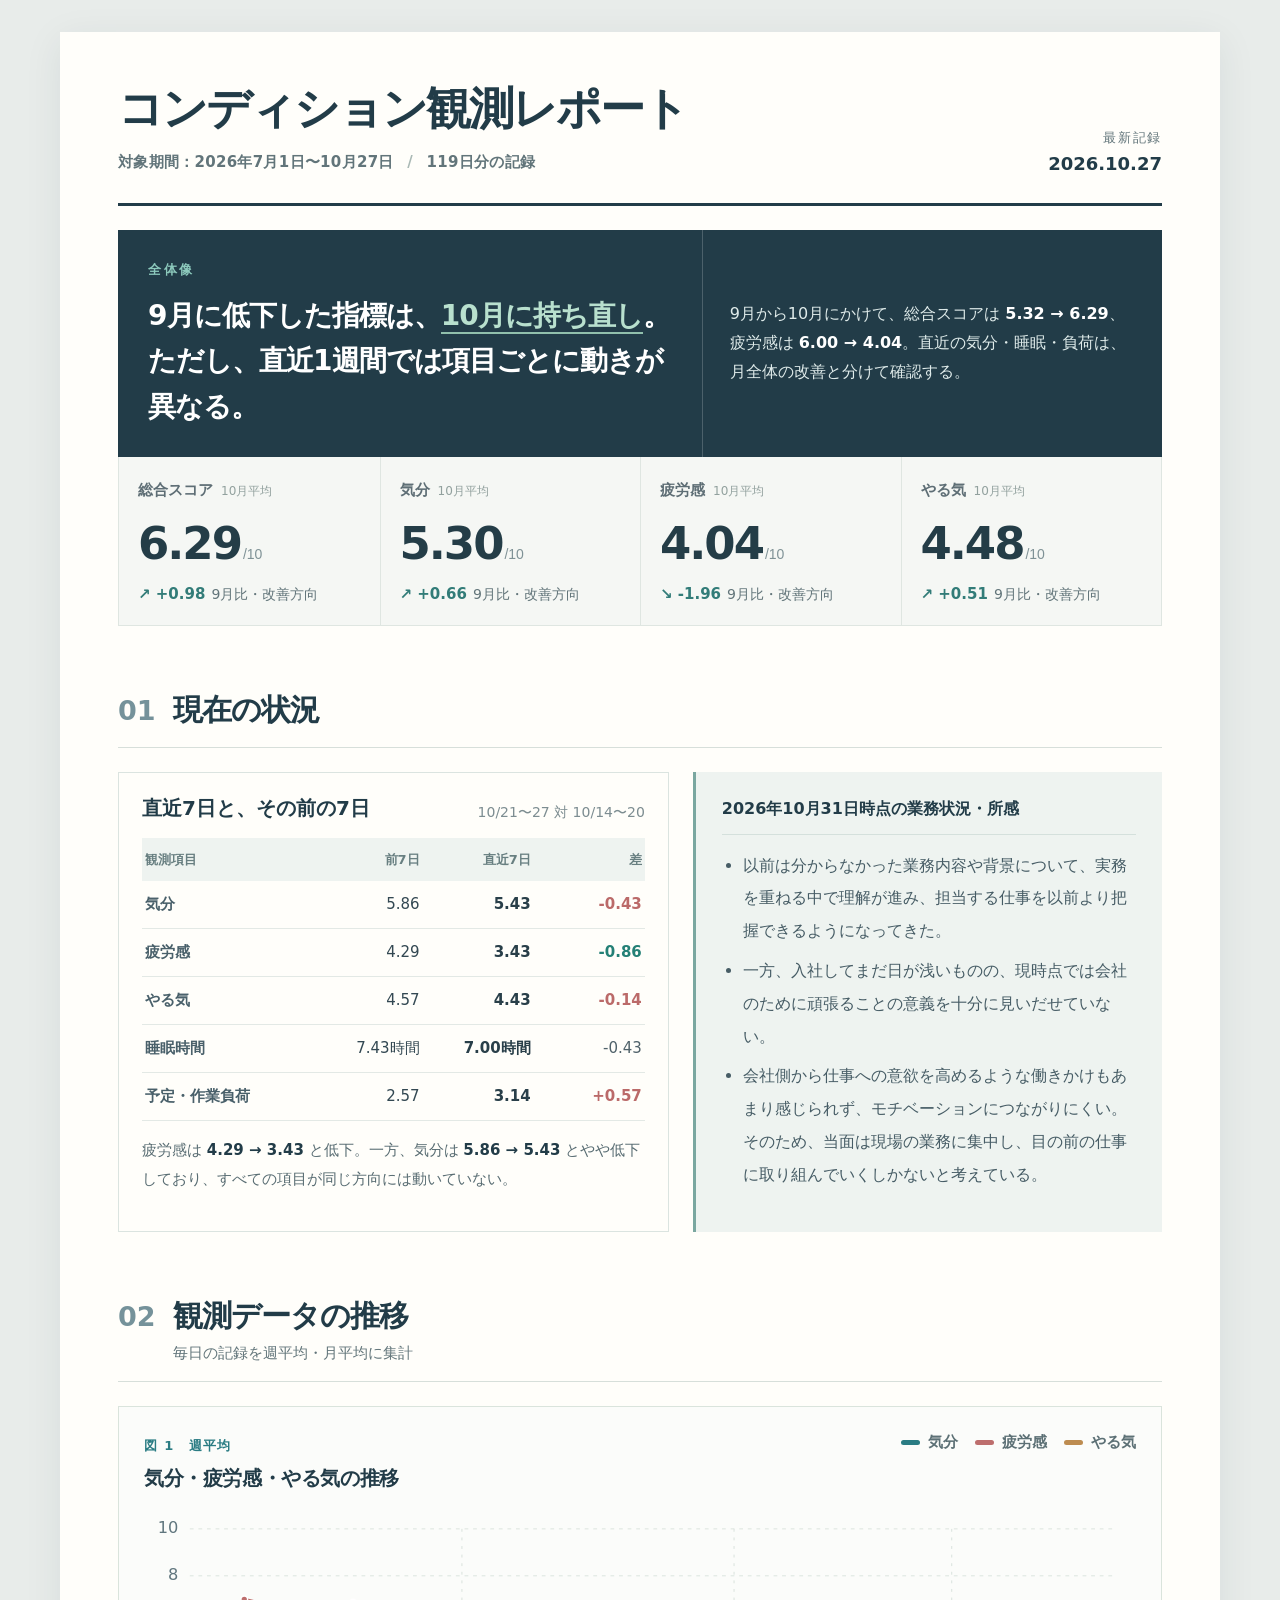
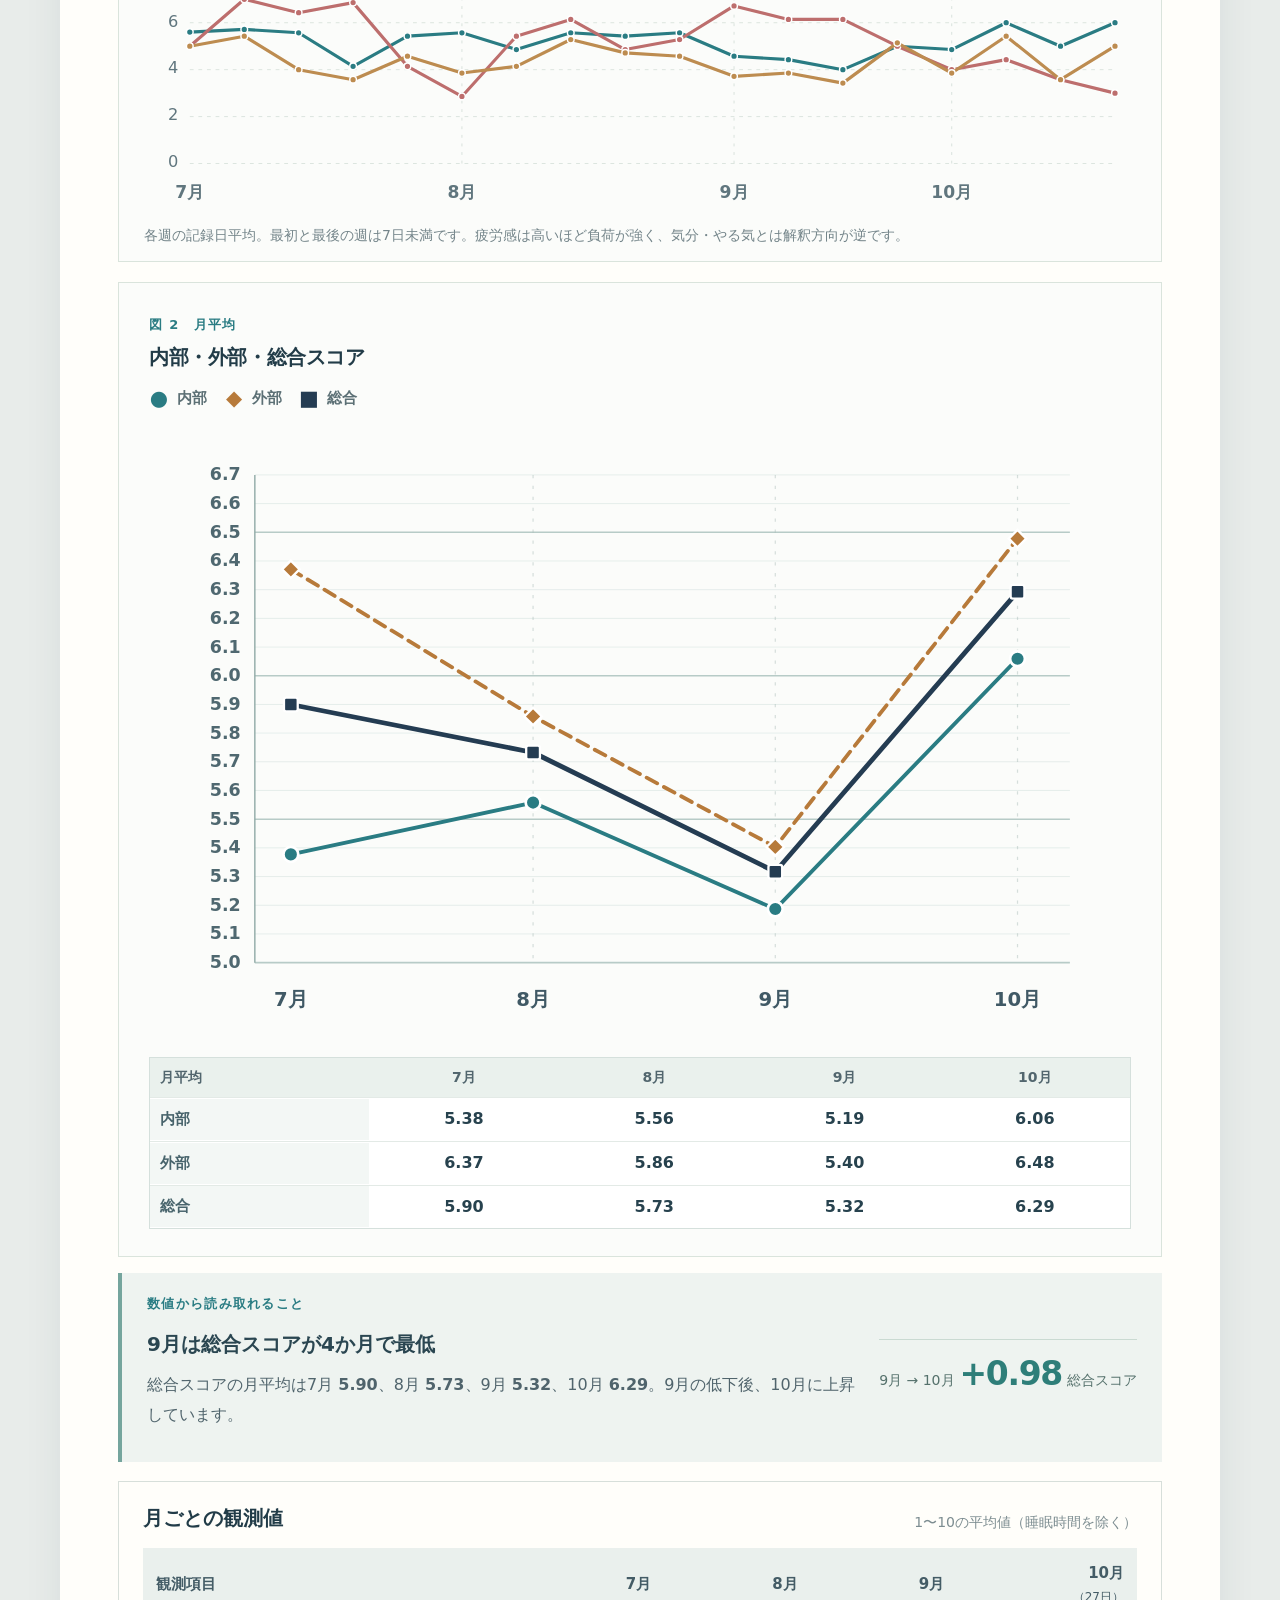
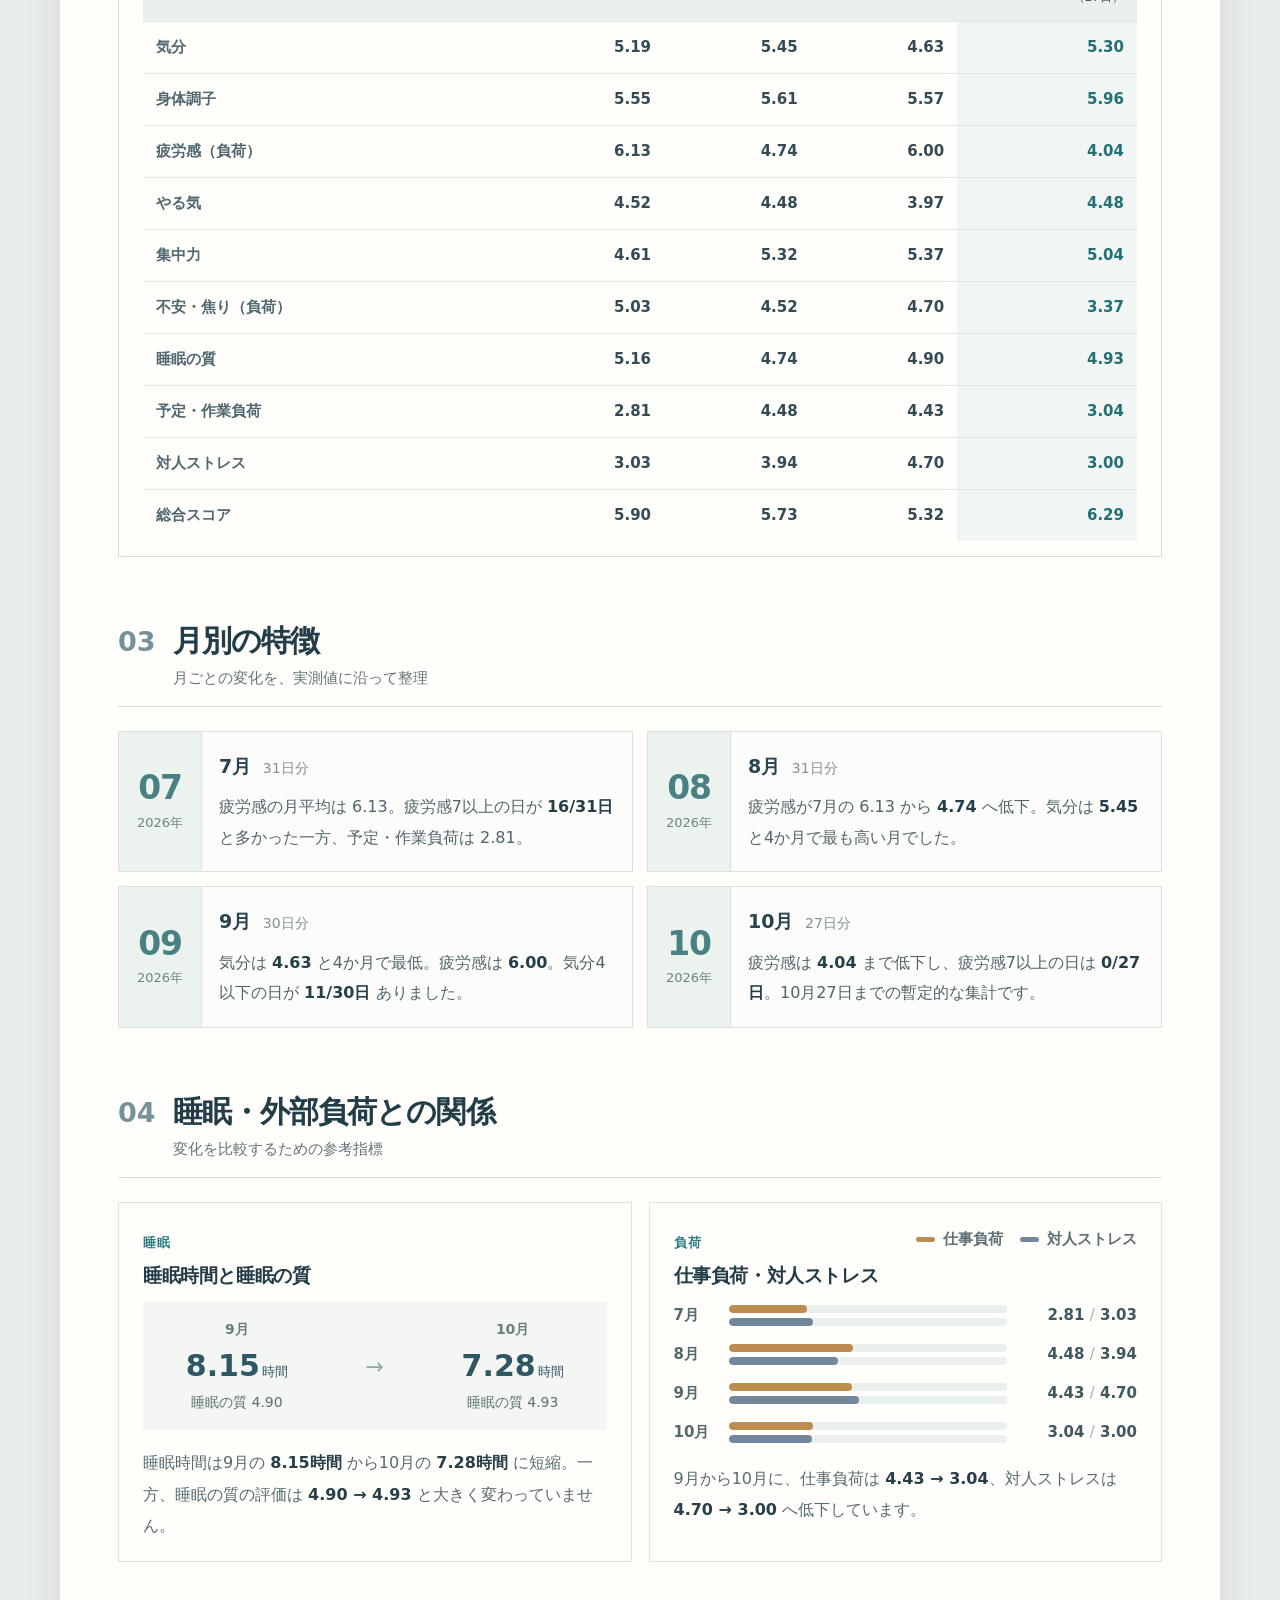
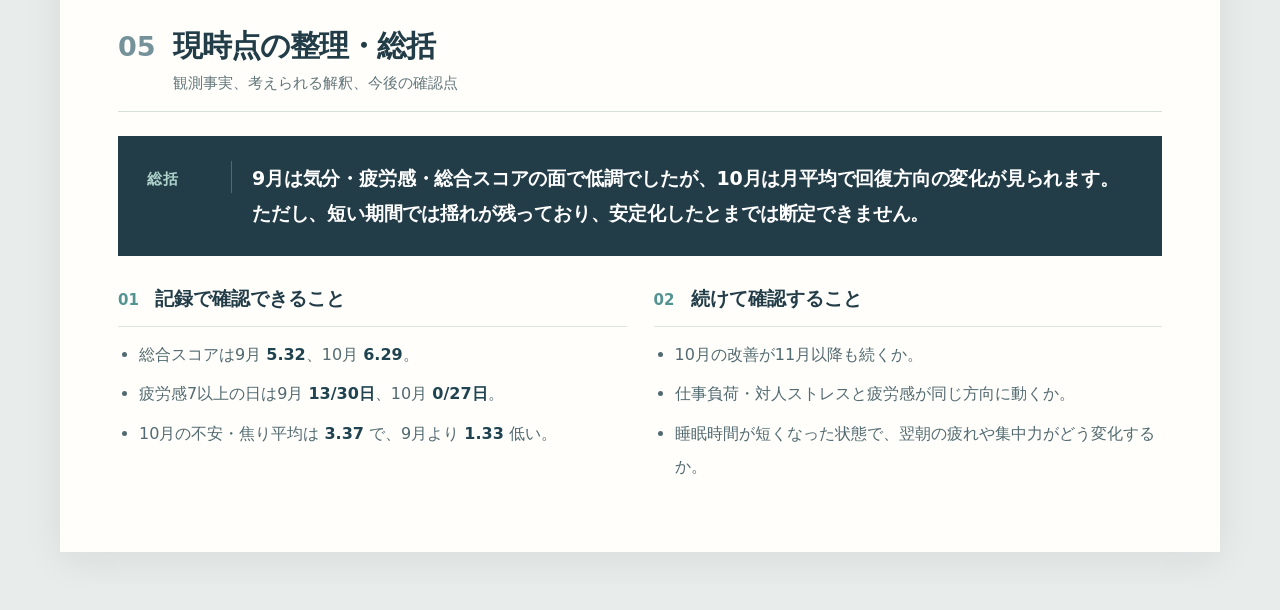
==== commit 45b70340: "Refresh Oct 31 work reflection and remove requested report annotations" ====
--- a/report/index.html
+++ b/report/index.html
@@ -1,12 +1,12 @@
 <!DOCTYPE html>
 <html lang="ja"><head><meta charset="utf-8"/><meta content="width=device-width, initial-scale=1" name="viewport"/><meta content="light" name="color-scheme"/><meta content="#eaece9" name="theme-color"/><title>コンディション観測レポート｜2026年7〜10月（視認性改善版）</title><link href="./assets/report.css" rel="stylesheet"/></head><body><main aria-label="コンディション観測レポート" class="paper"><div class="report-title"><div><h1>コンディション観測レポート</h1><p class="report-range">対象期間：2026年7月1日〜10月27日 <span class="separator">/</span> 119日分の記録</p></div><div class="report-date"><span>最新記録</span><strong>2026.10.27</strong></div></div>
 <div class="executive"><div class="executive-statement"><span class="eyebrow">全体像</span><p>9月に低下した指標は、<em>10月に持ち直し</em>。ただし、直近1週間では項目ごとに動きが異なる。</p></div><div class="executive-description"><p>9月から10月にかけて、総合スコアは <b>5.32 → 6.29</b>、疲労感は <b>6.00 → 4.04</b>。直近の気分・睡眠・負荷は、月全体の改善と分けて確認する。</p></div></div>
-<div class="kpi-strip"><article class="kpi"><span class="kpi-label">総合スコア<small>10月平均</small></span><div class="kpi-main">6.29<span>/10</span></div><div class="kpi-delta"><b class="positive">↗ +0.98</b><span>9月比・改善方向</span></div></article><article class="kpi"><span class="kpi-label">気分<small>10月平均</small></span><div class="kpi-main">5.30<span>/10</span></div><div class="kpi-delta"><b class="positive">↗ +0.66</b><span>9月比・改善方向</span></div></article><article class="kpi"><span class="kpi-label">疲労感<small>10月平均</small></span><div class="kpi-main">4.04<span>/10</span></div><div class="kpi-delta"><b class="positive">↘ -1.96</b><span>9月比・改善方向</span></div></article><article class="kpi"><span class="kpi-label">やる気<small>10月平均</small></span><div class="kpi-main">4.48<span>/10</span></div><div class="kpi-delta"><b class="positive">↗ +0.51</b><span>9月比・改善方向</span></div></article></div><section class="report-section" id="current"><div class="section-title"><span class="section-num">01</span><div><h2>現在の状況</h2><p>最新14日間の動きと、業務面の背景</p></div></div>
+<div class="kpi-strip"><article class="kpi"><span class="kpi-label">総合スコア<small>10月平均</small></span><div class="kpi-main">6.29<span>/10</span></div><div class="kpi-delta"><b class="positive">↗ +0.98</b><span>9月比・改善方向</span></div></article><article class="kpi"><span class="kpi-label">気分<small>10月平均</small></span><div class="kpi-main">5.30<span>/10</span></div><div class="kpi-delta"><b class="positive">↗ +0.66</b><span>9月比・改善方向</span></div></article><article class="kpi"><span class="kpi-label">疲労感<small>10月平均</small></span><div class="kpi-main">4.04<span>/10</span></div><div class="kpi-delta"><b class="positive">↘ -1.96</b><span>9月比・改善方向</span></div></article><article class="kpi"><span class="kpi-label">やる気<small>10月平均</small></span><div class="kpi-main">4.48<span>/10</span></div><div class="kpi-delta"><b class="positive">↗ +0.51</b><span>9月比・改善方向</span></div></article></div><section class="report-section" id="current"><div class="section-title"><span class="section-num">01</span><div><h2>現在の状況</h2></div></div>
 <div class="current-grid"><article class="current-reading"><div class="subhead"><h3>直近7日と、その前の7日</h3><span class="micro-caption">10/21〜27 対 10/14〜20</span></div>
 <div class="comparison-table"><div class="compare-head"><span>観測項目</span><span>前7日</span><span>直近7日</span><span>差</span></div><div class="compare-row"><span>気分</span><span>5.86</span><strong>5.43</strong><em class="lower">-0.43</em></div><div class="compare-row"><span>疲労感</span><span>4.29</span><strong>3.43</strong><em class="higher">-0.86</em></div><div class="compare-row"><span>やる気</span><span>4.57</span><strong>4.43</strong><em class="lower">-0.14</em></div><div class="compare-row"><span>睡眠時間</span><span>7.43時間</span><strong>7.00時間</strong><em class="">-0.43</em></div><div class="compare-row"><span>予定・作業負荷</span><span>2.57</span><strong>3.14</strong><em class="lower">+0.57</em></div></div><p class="observation-fact">疲労感は <strong>4.29 → 3.43</strong> と低下。一方、気分は <strong>5.86 → 5.43</strong> とやや低下しており、すべての項目が同じ方向には動いていない。</p></article>
-<aside class="context-panel"><div class="context-flag">9月22日時点の報告で把握していた業務面</div><ul><li>作業自体には比較的早く慣れていた。</li><li>案件全体の仕組みや背景を十分につかめない感覚があった。</li><li>勤怠は安定していた一方、休日に疲れが取り切れない感覚があった。</li></ul><p>上記は前回報告時点の内容であり、10月現在の状況を新たに確認したものではありません。</p></aside></div></section><section class="report-section" id="trends"><div class="section-title"><span class="section-num">02</span><div><h2>観測データの推移</h2><p>毎日の記録を週平均・月平均に集計</p></div></div>
+<aside class="context-panel"><div class="context-flag">2026年10月31日時点の業務状況・所感</div><ul><li>以前は分からなかった業務内容や背景について、実務を重ねる中で理解が進み、担当する仕事を以前より把握できるようになってきた。</li><li>一方、入社してまだ日が浅いものの、現時点では会社のために頑張ることの意義を十分に見いだせていない。</li><li>会社側から仕事への意欲を高めるような働きかけもあまり感じられず、モチベーションにつながりにくい。そのため、当面は現場の業務に集中し、目の前の仕事に取り組んでいくしかないと考えている。</li></ul></aside></div></section><section class="report-section" id="trends"><div class="section-title"><span class="section-num">02</span><div><h2>観測データの推移</h2><p>毎日の記録を週平均・月平均に集計</p></div></div>
 <div class="figure-panel wide"><div class="figure-head"><div><span class="figure-kicker">図 1　週平均</span><h3>気分・疲労感・やる気の推移</h3></div><div class="legend"><span class="legend-item"><i style="--dot:#2a7c83"></i>気分</span><span class="legend-item"><i style="--dot:#bd6e6d"></i>疲労感</span><span class="legend-item"><i style="--dot:#bd8c50"></i>やる気</span></div></div><div class="graph-scroller"><svg aria-label="7月から10月の週平均推移。気分・疲労感・やる気。縦軸は1〜10。" class="line-svg" role="img" viewbox="0 0 1040 318"><line class="graph-grid" x1="48" x2="1018" y1="270.0" y2="270.0"></line><text class="graph-label" text-anchor="end" x="36" y="274.0">0</text><line class="graph-grid" x1="48" x2="1018" y1="220.8" y2="220.8"></line><text class="graph-label" text-anchor="end" x="36" y="224.8">2</text><line class="graph-grid" x1="48" x2="1018" y1="171.6" y2="171.6"></line><text class="graph-label" text-anchor="end" x="36" y="175.6">4</text><line class="graph-grid" x1="48" x2="1018" y1="122.4" y2="122.4"></line><text class="graph-label" text-anchor="end" x="36" y="126.4">6</text><line class="graph-grid" x1="48" x2="1018" y1="73.2" y2="73.2"></line><text class="graph-label" text-anchor="end" x="36" y="77.2">8</text><line class="graph-grid" x1="48" x2="1018" y1="24.0" y2="24.0"></line><text class="graph-label" text-anchor="end" x="36" y="28.0">10</text><text class="graph-month" text-anchor="middle" x="48.0" y="306">7月</text><line class="graph-vertical" x1="333.3" x2="333.3" y1="24" y2="270"></line><text class="graph-month" text-anchor="middle" x="333.3" y="306">8月</text><line class="graph-vertical" x1="618.6" x2="618.6" y1="24" y2="270"></line><text class="graph-month" text-anchor="middle" x="618.6" y="306">9月</text><line class="graph-vertical" x1="846.8" x2="846.8" y1="24" y2="270"></line><text class="graph-month" text-anchor="middle" x="846.8" y="306">10月</text><polyline fill="none" points="48.0,132.2 105.1,129.4 162.1,132.9 219.2,168.1 276.2,136.5 333.3,132.9 390.4,150.5 447.4,132.9 504.5,136.5 561.5,132.9 618.6,157.5 675.6,161.1 732.7,171.6 789.8,147.0 846.8,150.5 903.9,122.4 960.9,147.0 1018.0,122.4" stroke="#2a7c83" stroke-linecap="round" stroke-linejoin="round" stroke-width="3.3"></polyline><circle cx="48.0" cy="132.2" fill="#2a7c83" r="3.5" stroke="#fff" stroke-width="1.5"></circle><circle cx="105.1" cy="129.4" fill="#2a7c83" r="3.5" stroke="#fff" stroke-width="1.5"></circle><circle cx="162.1" cy="132.9" fill="#2a7c83" r="3.5" stroke="#fff" stroke-width="1.5"></circle><circle cx="219.2" cy="168.1" fill="#2a7c83" r="3.5" stroke="#fff" stroke-width="1.5"></circle><circle cx="276.2" cy="136.5" fill="#2a7c83" r="3.5" stroke="#fff" stroke-width="1.5"></circle><circle cx="333.3" cy="132.9" fill="#2a7c83" r="3.5" stroke="#fff" stroke-width="1.5"></circle><circle cx="390.4" cy="150.5" fill="#2a7c83" r="3.5" stroke="#fff" stroke-width="1.5"></circle><circle cx="447.4" cy="132.9" fill="#2a7c83" r="3.5" stroke="#fff" stroke-width="1.5"></circle><circle cx="504.5" cy="136.5" fill="#2a7c83" r="3.5" stroke="#fff" stroke-width="1.5"></circle><circle cx="561.5" cy="132.9" fill="#2a7c83" r="3.5" stroke="#fff" stroke-width="1.5"></circle><circle cx="618.6" cy="157.5" fill="#2a7c83" r="3.5" stroke="#fff" stroke-width="1.5"></circle><circle cx="675.6" cy="161.1" fill="#2a7c83" r="3.5" stroke="#fff" stroke-width="1.5"></circle><circle cx="732.7" cy="171.6" fill="#2a7c83" r="3.5" stroke="#fff" stroke-width="1.5"></circle><circle cx="789.8" cy="147.0" fill="#2a7c83" r="3.5" stroke="#fff" stroke-width="1.5"></circle><circle cx="846.8" cy="150.5" fill="#2a7c83" r="3.5" stroke="#fff" stroke-width="1.5"></circle><circle cx="903.9" cy="122.4" fill="#2a7c83" r="3.5" stroke="#fff" stroke-width="1.5"></circle><circle cx="960.9" cy="147.0" fill="#2a7c83" r="3.5" stroke="#fff" stroke-width="1.5"></circle><circle cx="1018.0" cy="122.4" fill="#2a7c83" r="3.5" stroke="#fff" stroke-width="1.5"></circle><polyline fill="none" points="48.0,147.0 105.1,97.8 162.1,111.9 219.2,101.3 276.2,168.1 333.3,199.7 390.4,136.5 447.4,118.9 504.5,150.5 561.5,140.0 618.6,104.8 675.6,118.9 732.7,118.9 789.8,147.0 846.8,171.6 903.9,161.1 960.9,182.1 1018.0,196.2" stroke="#bd6e6d" stroke-linecap="round" stroke-linejoin="round" stroke-width="3.3"></polyline><circle cx="48.0" cy="147.0" fill="#bd6e6d" r="3.5" stroke="#fff" stroke-width="1.5"></circle><circle cx="105.1" cy="97.8" fill="#bd6e6d" r="3.5" stroke="#fff" stroke-width="1.5"></circle><circle cx="162.1" cy="111.9" fill="#bd6e6d" r="3.5" stroke="#fff" stroke-width="1.5"></circle><circle cx="219.2" cy="101.3" fill="#bd6e6d" r="3.5" stroke="#fff" stroke-width="1.5"></circle><circle cx="276.2" cy="168.1" fill="#bd6e6d" r="3.5" stroke="#fff" stroke-width="1.5"></circle><circle cx="333.3" cy="199.7" fill="#bd6e6d" r="3.5" stroke="#fff" stroke-width="1.5"></circle><circle cx="390.4" cy="136.5" fill="#bd6e6d" r="3.5" stroke="#fff" stroke-width="1.5"></circle><circle cx="447.4" cy="118.9" fill="#bd6e6d" r="3.5" stroke="#fff" stroke-width="1.5"></circle><circle cx="504.5" cy="150.5" fill="#bd6e6d" r="3.5" stroke="#fff" stroke-width="1.5"></circle><circle cx="561.5" cy="140.0" fill="#bd6e6d" r="3.5" stroke="#fff" stroke-width="1.5"></circle><circle cx="618.6" cy="104.8" fill="#bd6e6d" r="3.5" stroke="#fff" stroke-width="1.5"></circle><circle cx="675.6" cy="118.9" fill="#bd6e6d" r="3.5" stroke="#fff" stroke-width="1.5"></circle><circle cx="732.7" cy="118.9" fill="#bd6e6d" r="3.5" stroke="#fff" stroke-width="1.5"></circle><circle cx="789.8" cy="147.0" fill="#bd6e6d" r="3.5" stroke="#fff" stroke-width="1.5"></circle><circle cx="846.8" cy="171.6" fill="#bd6e6d" r="3.5" stroke="#fff" stroke-width="1.5"></circle><circle cx="903.9" cy="161.1" fill="#bd6e6d" r="3.5" stroke="#fff" stroke-width="1.5"></circle><circle cx="960.9" cy="182.1" fill="#bd6e6d" r="3.5" stroke="#fff" stroke-width="1.5"></circle><circle cx="1018.0" cy="196.2" fill="#bd6e6d" r="3.5" stroke="#fff" stroke-width="1.5"></circle><polyline fill="none" points="48.0,147.0 105.1,136.5 162.1,171.6 219.2,182.1 276.2,157.5 333.3,175.1 390.4,168.1 447.4,140.0 504.5,154.0 561.5,157.5 618.6,178.6 675.6,175.1 732.7,185.7 789.8,143.5 846.8,175.1 903.9,136.5 960.9,182.1 1018.0,147.0" stroke="#bd8c50" stroke-linecap="round" stroke-linejoin="round" stroke-width="3.3"></polyline><circle cx="48.0" cy="147.0" fill="#bd8c50" r="3.5" stroke="#fff" stroke-width="1.5"></circle><circle cx="105.1" cy="136.5" fill="#bd8c50" r="3.5" stroke="#fff" stroke-width="1.5"></circle><circle cx="162.1" cy="171.6" fill="#bd8c50" r="3.5" stroke="#fff" stroke-width="1.5"></circle><circle cx="219.2" cy="182.1" fill="#bd8c50" r="3.5" stroke="#fff" stroke-width="1.5"></circle><circle cx="276.2" cy="157.5" fill="#bd8c50" r="3.5" stroke="#fff" stroke-width="1.5"></circle><circle cx="333.3" cy="175.1" fill="#bd8c50" r="3.5" stroke="#fff" stroke-width="1.5"></circle><circle cx="390.4" cy="168.1" fill="#bd8c50" r="3.5" stroke="#fff" stroke-width="1.5"></circle><circle cx="447.4" cy="140.0" fill="#bd8c50" r="3.5" stroke="#fff" stroke-width="1.5"></circle><circle cx="504.5" cy="154.0" fill="#bd8c50" r="3.5" stroke="#fff" stroke-width="1.5"></circle><circle cx="561.5" cy="157.5" fill="#bd8c50" r="3.5" stroke="#fff" stroke-width="1.5"></circle><circle cx="618.6" cy="178.6" fill="#bd8c50" r="3.5" stroke="#fff" stroke-width="1.5"></circle><circle cx="675.6" cy="175.1" fill="#bd8c50" r="3.5" stroke="#fff" stroke-width="1.5"></circle><circle cx="732.7" cy="185.7" fill="#bd8c50" r="3.5" stroke="#fff" stroke-width="1.5"></circle><circle cx="789.8" cy="143.5" fill="#bd8c50" r="3.5" stroke="#fff" stroke-width="1.5"></circle><circle cx="846.8" cy="175.1" fill="#bd8c50" r="3.5" stroke="#fff" stroke-width="1.5"></circle><circle cx="903.9" cy="136.5" fill="#bd8c50" r="3.5" stroke="#fff" stroke-width="1.5"></circle><circle cx="960.9" cy="182.1" fill="#bd8c50" r="3.5" stroke="#fff" stroke-width="1.5"></circle><circle cx="1018.0" cy="147.0" fill="#bd8c50" r="3.5" stroke="#fff" stroke-width="1.5"></circle></svg></div><p class="fig-note">各週の記録日平均。最初と最後の週は7日未満です。疲労感は高いほど負荷が強く、気分・やる気とは解釈方向が逆です。</p></div>
-<div class="score-and-note"><article class="figure-panel"><div class="figure-head"><div><span class="figure-kicker">図 2　月平均</span><h3>内部・外部・総合スコア</h3></div></div><div class="legend"><span class="legend-item"><span class="legend-symbol" style="color:#2a7c83">●</span>内部</span><span class="legend-item"><span class="legend-symbol" style="color:#b77a3a">◆</span>外部</span><span class="legend-item"><span class="legend-symbol" style="color:#243c52">■</span>総合</span></div><div class="graph-scroller"><svg aria-label="内部・外部・総合スコアの月平均。縦軸5.0から6.7、0.1刻み。値の全範囲0〜10ではなく、この期間の比較に合わせた拡大軸。" class="score-svg" preserveAspectRatio="xMidYMid meet" role="img" viewBox="0 0 900 565" viewbox="0 0 700 290"><title>内部・外部・総合スコア：7月から10月の月平均</title><desc>縦軸は5.0〜6.7を0.1ずつ表示。内部は実線・丸、外部は破線・ひし形、総合は太線・四角で区別。</desc><line class="score-grid-major" x1="97" x2="844" y1="490.0" y2="490.0"></line><text class="score-axis-label" text-anchor="end" x="84.0" y="495.0">5.0</text><line class="score-grid-minor" x1="97" x2="844" y1="463.7" y2="463.7"></line><text class="score-axis-label" text-anchor="end" x="84.0" y="468.7">5.1</text><line class="score-grid-minor" x1="97" x2="844" y1="437.4" y2="437.4"></line><text class="score-axis-label" text-anchor="end" x="84.0" y="442.4">5.2</text><line class="score-grid-minor" x1="97" x2="844" y1="411.1" y2="411.1"></line><text class="score-axis-label" text-anchor="end" x="84.0" y="416.1">5.3</text><line class="score-grid-minor" x1="97" x2="844" y1="384.8" y2="384.8"></line><text class="score-axis-label" text-anchor="end" x="84.0" y="389.8">5.4</text><line class="score-grid-major" x1="97" x2="844" y1="358.5" y2="358.5"></line><text class="score-axis-label" text-anchor="end" x="84.0" y="363.5">5.5</text><line class="score-grid-minor" x1="97" x2="844" y1="332.2" y2="332.2"></line><text class="score-axis-label" text-anchor="end" x="84.0" y="337.2">5.6</text><line class="score-grid-minor" x1="97" x2="844" y1="305.9" y2="305.9"></line><text class="score-axis-label" text-anchor="end" x="84.0" y="310.9">5.7</text><line class="score-grid-minor" x1="97" x2="844" y1="279.6" y2="279.6"></line><text class="score-axis-label" text-anchor="end" x="84.0" y="284.6">5.8</text><line class="score-grid-minor" x1="97" x2="844" y1="253.4" y2="253.4"></line><text class="score-axis-label" text-anchor="end" x="84.0" y="258.4">5.9</text><line class="score-grid-major" x1="97" x2="844" y1="227.1" y2="227.1"></line><text class="score-axis-label" text-anchor="end" x="84.0" y="232.1">6.0</text><line class="score-grid-minor" x1="97" x2="844" y1="200.8" y2="200.8"></line><text class="score-axis-label" text-anchor="end" x="84.0" y="205.8">6.1</text><line class="score-grid-minor" x1="97" x2="844" y1="174.5" y2="174.5"></line><text class="score-axis-label" text-anchor="end" x="84.0" y="179.5">6.2</text><line class="score-grid-minor" x1="97" x2="844" y1="148.2" y2="148.2"></line><text class="score-axis-label" text-anchor="end" x="84.0" y="153.2">6.3</text><line class="score-grid-minor" x1="97" x2="844" y1="121.9" y2="121.9"></line><text class="score-axis-label" text-anchor="end" x="84.0" y="126.9">6.4</text><line class="score-grid-major" x1="97" x2="844" y1="95.6" y2="95.6"></line><text class="score-axis-label" text-anchor="end" x="84.0" y="100.6">6.5</text><line class="score-grid-minor" x1="97" x2="844" y1="69.3" y2="69.3"></line><text class="score-axis-label" text-anchor="end" x="84.0" y="74.3">6.6</text><line class="score-grid-minor" x1="97" x2="844" y1="43.0" y2="43.0"></line><text class="score-axis-label" text-anchor="end" x="84.0" y="48.0">6.7</text><line class="score-axis-line" x1="97" x2="97" y1="43" y2="490"></line><text class="score-month-label" text-anchor="middle" x="130.0" y="530.0">7月</text><line class="score-vertical" x1="352" x2="352" y1="43" y2="490"></line><text class="score-month-label" text-anchor="middle" x="352.0" y="530.0">8月</text><line class="score-vertical" x1="574" x2="574" y1="43" y2="490"></line><text class="score-month-label" text-anchor="middle" x="574.0" y="530.0">9月</text><line class="score-vertical" x1="796" x2="796" y1="43" y2="490"></line><text class="score-month-label" text-anchor="middle" x="796.0" y="530.0">10月</text><polyline class="score-line-internal" points="130.0,390.8 352.0,343.3 574.0,440.9 796.0,211.5"></polyline><circle cx="130" cy="390.8" fill="#2a7c83" r="6.8" stroke="#fff" stroke-width="2.5"><title>7月 内部 5.38</title></circle><circle cx="352" cy="343.3" fill="#2a7c83" r="6.8" stroke="#fff" stroke-width="2.5"><title>8月 内部 5.56</title></circle><circle cx="574" cy="440.9" fill="#2a7c83" r="6.8" stroke="#fff" stroke-width="2.5"><title>9月 内部 5.19</title></circle><circle cx="796" cy="211.5" fill="#2a7c83" r="6.8" stroke="#fff" stroke-width="2.5"><title>10月 内部 6.06</title></circle><polyline class="score-line-external" points="130.0,129.5 352.0,264.4 574.0,384.0 796.0,101.4"></polyline><polygon fill="#b77a3a" points="130.0,121.5 138.0,129.5 130.0,137.5 122.0,129.5" stroke="#fff" stroke-width="2.2"><title>7月 外部 6.37</title></polygon><polygon fill="#b77a3a" points="352.0,256.4 360.0,264.4 352.0,272.4 344.0,264.4" stroke="#fff" stroke-width="2.2"><title>8月 外部 5.86</title></polygon><polygon fill="#b77a3a" points="574.0,376.0 582.0,384.0 574.0,392.0 566.0,384.0" stroke="#fff" stroke-width="2.2"><title>9月 外部 5.40</title></polygon><polygon fill="#b77a3a" points="796.0,93.4 804.0,101.4 796.0,109.4 788.0,101.4" stroke="#fff" stroke-width="2.2"><title>10月 外部 6.48</title></polygon><polyline class="score-line-total" points="130.0,253.4 352.0,297.4 574.0,406.7 796.0,150.1"></polyline><rect fill="#243c52" height="12.6" rx="2" stroke="#fff" stroke-width="2.1" width="12.6" x="123.7" y="247.1"><title>7月 総合 5.90</title></rect><rect fill="#243c52" height="12.6" rx="2" stroke="#fff" stroke-width="2.1" width="12.6" x="345.7" y="291.1"><title>8月 総合 5.73</title></rect><rect fill="#243c52" height="12.6" rx="2" stroke="#fff" stroke-width="2.1" width="12.6" x="567.7" y="400.4"><title>9月 総合 5.32</title></rect><rect fill="#243c52" height="12.6" rx="2" stroke="#fff" stroke-width="2.1" width="12.6" x="789.7" y="143.8"><title>10月 総合 6.29</title></rect></svg></div><div aria-label="内部・外部・総合スコア 月平均値一覧" class="score-values"><div class="score-values-row score-values-head"><span class="score-value-label">月平均</span><span class="score-value">7月</span><span class="score-value">8月</span><span class="score-value">9月</span><span class="score-value">10月</span></div><div class="score-values-row"><span class="score-value-label">内部</span><span class="score-value">5.38</span><span class="score-value">5.56</span><span class="score-value">5.19</span><span class="score-value">6.06</span></div><div class="score-values-row"><span class="score-value-label">外部</span><span class="score-value">6.37</span><span class="score-value">5.86</span><span class="score-value">5.40</span><span class="score-value">6.48</span></div><div class="score-values-row"><span class="score-value-label">総合</span><span class="score-value">5.90</span><span class="score-value">5.73</span><span class="score-value">5.32</span><span class="score-value">6.29</span></div></div><p class="fig-note">縦軸：5.0〜6.7（0.1刻み、拡大表示）。内部・外部・総合スコアはいずれも元Excelの自動計算結果で、高いほど相対的に良好な値です。</p></article><aside class="figure-comment"><span class="figure-kicker">数値から読み取れること</span><h3>9月は総合スコアが4か月で最低</h3><p>総合スコアの月平均は7月 <strong>5.90</strong>、8月 <strong>5.73</strong>、9月 <strong>5.32</strong>、10月 <strong>6.29</strong>。9月の低下後、10月に上昇しています。</p><div class="comment-number"><span>9月 → 10月</span><strong>+0.98</strong><span>総合スコア</span></div></aside></div>
-<div class="table-report"><div class="subhead"><h3>月ごとの観測値</h3><span class="micro-caption">1〜10の平均値（睡眠時間を除く）</span></div><div class="data-table-wrap"><table class="data-table"><thead><tr><th scope="col">観測項目</th><th scope="col">7月</th><th scope="col">8月</th><th scope="col">9月</th><th scope="col">10月<small>（27日）</small></th></tr></thead><tbody><tr><th scope="row">気分</th><td class="">5.19</td><td class="">5.45</td><td class="">4.63</td><td class="latest-value">5.30</td></tr><tr><th scope="row">身体調子</th><td class="">5.55</td><td class="">5.61</td><td class="">5.57</td><td class="latest-value">5.96</td></tr><tr><th scope="row">疲労感（負荷）</th><td class="">6.13</td><td class="">4.74</td><td class="">6.00</td><td class="latest-value">4.04</td></tr><tr><th scope="row">やる気</th><td class="">4.52</td><td class="">4.48</td><td class="">3.97</td><td class="latest-value">4.48</td></tr><tr><th scope="row">集中力</th><td class="">4.61</td><td class="">5.32</td><td class="">5.37</td><td class="latest-value">5.04</td></tr><tr><th scope="row">不安・焦り（負荷）</th><td class="">5.03</td><td class="">4.52</td><td class="">4.70</td><td class="latest-value">3.37</td></tr><tr><th scope="row">睡眠の質</th><td class="">5.16</td><td class="">4.74</td><td class="">4.90</td><td class="latest-value">4.93</td></tr><tr><th scope="row">予定・作業負荷</th><td class="">2.81</td><td class="">4.48</td><td class="">4.43</td><td class="latest-value">3.04</td></tr><tr><th scope="row">対人ストレス</th><td class="">3.03</td><td class="">3.94</td><td class="">4.70</td><td class="latest-value">3.00</td></tr><tr><th scope="row">総合スコア</th><td class="">5.90</td><td class="">5.73</td><td class="">5.32</td><td class="latest-value">6.29</td></tr></tbody></table></div><p class="fig-note">7〜9月は各月全日、10月は27日まで。数値の上昇が常に改善を意味するわけではありません（疲労・不安・仕事負荷などは高いほど負荷が強い）。</p></div></section><section class="report-section" id="months"><div class="section-title"><span class="section-num">03</span><div><h2>月別の特徴</h2><p>月ごとの変化を、実測値に沿って整理</p></div></div><div class="month-notes"><article class="month-note"><div class="month-flag"><strong>07</strong><span>2026年</span></div><div class="month-detail"><h3>7月 <small>31日分</small></h3><p>疲労感の月平均は 6.13。疲労感7以上の日が <b>16/31日</b> と多かった一方、予定・作業負荷は 2.81。</p></div></article><article class="month-note"><div class="month-flag"><strong>08</strong><span>2026年</span></div><div class="month-detail"><h3>8月 <small>31日分</small></h3><p>疲労感が7月の 6.13 から <b>4.74</b> へ低下。気分は <b>5.45</b> と4か月で最も高い月でした。</p></div></article><article class="month-note"><div class="month-flag"><strong>09</strong><span>2026年</span></div><div class="month-detail"><h3>9月 <small>30日分</small></h3><p>気分は <b>4.63</b> と4か月で最低。疲労感は <b>6.00</b>。気分4以下の日が <b>11/30日</b> ありました。</p></div></article><article class="month-note"><div class="month-flag"><strong>10</strong><span>2026年</span></div><div class="month-detail"><h3>10月 <small>27日分</small></h3><p>疲労感は <b>4.04</b> まで低下し、疲労感7以上の日は <b>0/27日</b>。10月27日までの暫定的な集計です。</p></div></article></div></section><section class="report-section" id="related"><div class="section-title"><span class="section-num">04</span><div><h2>睡眠・外部負荷との関係</h2><p>変化を比較するための参考指標</p></div></div><div class="relate-grid"><article class="relation-panel"><div class="figure-head"><div><span class="figure-kicker">睡眠</span><h3>睡眠時間と睡眠の質</h3></div></div><div class="sleep-figure"><div class="sleep-label"><span>9月</span><strong>8.15<small>時間</small></strong><em>睡眠の質 4.90</em></div><div class="sleep-arrow">→</div><div class="sleep-label"><span>10月</span><strong>7.28<small>時間</small></strong><em>睡眠の質 4.93</em></div></div><p>睡眠時間は9月の <strong>8.15時間</strong> から10月の <strong>7.28時間</strong> に短縮。一方、睡眠の質の評価は <strong>4.90 → 4.93</strong> と大きく変わっていません。</p></article>
+<div class="score-and-note"><article class="figure-panel"><div class="figure-head"><div><span class="figure-kicker">図 2　月平均</span><h3>内部・外部・総合スコア</h3></div></div><div class="legend"><span class="legend-item"><span class="legend-symbol" style="color:#2a7c83">●</span>内部</span><span class="legend-item"><span class="legend-symbol" style="color:#b77a3a">◆</span>外部</span><span class="legend-item"><span class="legend-symbol" style="color:#243c52">■</span>総合</span></div><div class="graph-scroller"><svg aria-label="内部・外部・総合スコアの月平均。縦軸5.0から6.7、0.1刻み。値の全範囲0〜10ではなく、この期間の比較に合わせた拡大軸。" class="score-svg" preserveAspectRatio="xMidYMid meet" role="img" viewBox="0 0 900 565" viewbox="0 0 700 290"><title>内部・外部・総合スコア：7月から10月の月平均</title><desc>縦軸は5.0〜6.7を0.1ずつ表示。内部は実線・丸、外部は破線・ひし形、総合は太線・四角で区別。</desc><line class="score-grid-major" x1="97" x2="844" y1="490.0" y2="490.0"></line><text class="score-axis-label" text-anchor="end" x="84.0" y="495.0">5.0</text><line class="score-grid-minor" x1="97" x2="844" y1="463.7" y2="463.7"></line><text class="score-axis-label" text-anchor="end" x="84.0" y="468.7">5.1</text><line class="score-grid-minor" x1="97" x2="844" y1="437.4" y2="437.4"></line><text class="score-axis-label" text-anchor="end" x="84.0" y="442.4">5.2</text><line class="score-grid-minor" x1="97" x2="844" y1="411.1" y2="411.1"></line><text class="score-axis-label" text-anchor="end" x="84.0" y="416.1">5.3</text><line class="score-grid-minor" x1="97" x2="844" y1="384.8" y2="384.8"></line><text class="score-axis-label" text-anchor="end" x="84.0" y="389.8">5.4</text><line class="score-grid-major" x1="97" x2="844" y1="358.5" y2="358.5"></line><text class="score-axis-label" text-anchor="end" x="84.0" y="363.5">5.5</text><line class="score-grid-minor" x1="97" x2="844" y1="332.2" y2="332.2"></line><text class="score-axis-label" text-anchor="end" x="84.0" y="337.2">5.6</text><line class="score-grid-minor" x1="97" x2="844" y1="305.9" y2="305.9"></line><text class="score-axis-label" text-anchor="end" x="84.0" y="310.9">5.7</text><line class="score-grid-minor" x1="97" x2="844" y1="279.6" y2="279.6"></line><text class="score-axis-label" text-anchor="end" x="84.0" y="284.6">5.8</text><line class="score-grid-minor" x1="97" x2="844" y1="253.4" y2="253.4"></line><text class="score-axis-label" text-anchor="end" x="84.0" y="258.4">5.9</text><line class="score-grid-major" x1="97" x2="844" y1="227.1" y2="227.1"></line><text class="score-axis-label" text-anchor="end" x="84.0" y="232.1">6.0</text><line class="score-grid-minor" x1="97" x2="844" y1="200.8" y2="200.8"></line><text class="score-axis-label" text-anchor="end" x="84.0" y="205.8">6.1</text><line class="score-grid-minor" x1="97" x2="844" y1="174.5" y2="174.5"></line><text class="score-axis-label" text-anchor="end" x="84.0" y="179.5">6.2</text><line class="score-grid-minor" x1="97" x2="844" y1="148.2" y2="148.2"></line><text class="score-axis-label" text-anchor="end" x="84.0" y="153.2">6.3</text><line class="score-grid-minor" x1="97" x2="844" y1="121.9" y2="121.9"></line><text class="score-axis-label" text-anchor="end" x="84.0" y="126.9">6.4</text><line class="score-grid-major" x1="97" x2="844" y1="95.6" y2="95.6"></line><text class="score-axis-label" text-anchor="end" x="84.0" y="100.6">6.5</text><line class="score-grid-minor" x1="97" x2="844" y1="69.3" y2="69.3"></line><text class="score-axis-label" text-anchor="end" x="84.0" y="74.3">6.6</text><line class="score-grid-minor" x1="97" x2="844" y1="43.0" y2="43.0"></line><text class="score-axis-label" text-anchor="end" x="84.0" y="48.0">6.7</text><line class="score-axis-line" x1="97" x2="97" y1="43" y2="490"></line><text class="score-month-label" text-anchor="middle" x="130.0" y="530.0">7月</text><line class="score-vertical" x1="352" x2="352" y1="43" y2="490"></line><text class="score-month-label" text-anchor="middle" x="352.0" y="530.0">8月</text><line class="score-vertical" x1="574" x2="574" y1="43" y2="490"></line><text class="score-month-label" text-anchor="middle" x="574.0" y="530.0">9月</text><line class="score-vertical" x1="796" x2="796" y1="43" y2="490"></line><text class="score-month-label" text-anchor="middle" x="796.0" y="530.0">10月</text><polyline class="score-line-internal" points="130.0,390.8 352.0,343.3 574.0,440.9 796.0,211.5"></polyline><circle cx="130" cy="390.8" fill="#2a7c83" r="6.8" stroke="#fff" stroke-width="2.5"><title>7月 内部 5.38</title></circle><circle cx="352" cy="343.3" fill="#2a7c83" r="6.8" stroke="#fff" stroke-width="2.5"><title>8月 内部 5.56</title></circle><circle cx="574" cy="440.9" fill="#2a7c83" r="6.8" stroke="#fff" stroke-width="2.5"><title>9月 内部 5.19</title></circle><circle cx="796" cy="211.5" fill="#2a7c83" r="6.8" stroke="#fff" stroke-width="2.5"><title>10月 内部 6.06</title></circle><polyline class="score-line-external" points="130.0,129.5 352.0,264.4 574.0,384.0 796.0,101.4"></polyline><polygon fill="#b77a3a" points="130.0,121.5 138.0,129.5 130.0,137.5 122.0,129.5" stroke="#fff" stroke-width="2.2"><title>7月 外部 6.37</title></polygon><polygon fill="#b77a3a" points="352.0,256.4 360.0,264.4 352.0,272.4 344.0,264.4" stroke="#fff" stroke-width="2.2"><title>8月 外部 5.86</title></polygon><polygon fill="#b77a3a" points="574.0,376.0 582.0,384.0 574.0,392.0 566.0,384.0" stroke="#fff" stroke-width="2.2"><title>9月 外部 5.40</title></polygon><polygon fill="#b77a3a" points="796.0,93.4 804.0,101.4 796.0,109.4 788.0,101.4" stroke="#fff" stroke-width="2.2"><title>10月 外部 6.48</title></polygon><polyline class="score-line-total" points="130.0,253.4 352.0,297.4 574.0,406.7 796.0,150.1"></polyline><rect fill="#243c52" height="12.6" rx="2" stroke="#fff" stroke-width="2.1" width="12.6" x="123.7" y="247.1"><title>7月 総合 5.90</title></rect><rect fill="#243c52" height="12.6" rx="2" stroke="#fff" stroke-width="2.1" width="12.6" x="345.7" y="291.1"><title>8月 総合 5.73</title></rect><rect fill="#243c52" height="12.6" rx="2" stroke="#fff" stroke-width="2.1" width="12.6" x="567.7" y="400.4"><title>9月 総合 5.32</title></rect><rect fill="#243c52" height="12.6" rx="2" stroke="#fff" stroke-width="2.1" width="12.6" x="789.7" y="143.8"><title>10月 総合 6.29</title></rect></svg></div><div aria-label="内部・外部・総合スコア 月平均値一覧" class="score-values"><div class="score-values-row score-values-head"><span class="score-value-label">月平均</span><span class="score-value">7月</span><span class="score-value">8月</span><span class="score-value">9月</span><span class="score-value">10月</span></div><div class="score-values-row"><span class="score-value-label">内部</span><span class="score-value">5.38</span><span class="score-value">5.56</span><span class="score-value">5.19</span><span class="score-value">6.06</span></div><div class="score-values-row"><span class="score-value-label">外部</span><span class="score-value">6.37</span><span class="score-value">5.86</span><span class="score-value">5.40</span><span class="score-value">6.48</span></div><div class="score-values-row"><span class="score-value-label">総合</span><span class="score-value">5.90</span><span class="score-value">5.73</span><span class="score-value">5.32</span><span class="score-value">6.29</span></div></div></article><aside class="figure-comment"><span class="figure-kicker">数値から読み取れること</span><h3>9月は総合スコアが4か月で最低</h3><p>総合スコアの月平均は7月 <strong>5.90</strong>、8月 <strong>5.73</strong>、9月 <strong>5.32</strong>、10月 <strong>6.29</strong>。9月の低下後、10月に上昇しています。</p><div class="comment-number"><span>9月 → 10月</span><strong>+0.98</strong><span>総合スコア</span></div></aside></div>
+<div class="table-report"><div class="subhead"><h3>月ごとの観測値</h3><span class="micro-caption">1〜10の平均値（睡眠時間を除く）</span></div><div class="data-table-wrap"><table class="data-table"><thead><tr><th scope="col">観測項目</th><th scope="col">7月</th><th scope="col">8月</th><th scope="col">9月</th><th scope="col">10月<small>（27日）</small></th></tr></thead><tbody><tr><th scope="row">気分</th><td class="">5.19</td><td class="">5.45</td><td class="">4.63</td><td class="latest-value">5.30</td></tr><tr><th scope="row">身体調子</th><td class="">5.55</td><td class="">5.61</td><td class="">5.57</td><td class="latest-value">5.96</td></tr><tr><th scope="row">疲労感（負荷）</th><td class="">6.13</td><td class="">4.74</td><td class="">6.00</td><td class="latest-value">4.04</td></tr><tr><th scope="row">やる気</th><td class="">4.52</td><td class="">4.48</td><td class="">3.97</td><td class="latest-value">4.48</td></tr><tr><th scope="row">集中力</th><td class="">4.61</td><td class="">5.32</td><td class="">5.37</td><td class="latest-value">5.04</td></tr><tr><th scope="row">不安・焦り（負荷）</th><td class="">5.03</td><td class="">4.52</td><td class="">4.70</td><td class="latest-value">3.37</td></tr><tr><th scope="row">睡眠の質</th><td class="">5.16</td><td class="">4.74</td><td class="">4.90</td><td class="latest-value">4.93</td></tr><tr><th scope="row">予定・作業負荷</th><td class="">2.81</td><td class="">4.48</td><td class="">4.43</td><td class="latest-value">3.04</td></tr><tr><th scope="row">対人ストレス</th><td class="">3.03</td><td class="">3.94</td><td class="">4.70</td><td class="latest-value">3.00</td></tr><tr><th scope="row">総合スコア</th><td class="">5.90</td><td class="">5.73</td><td class="">5.32</td><td class="latest-value">6.29</td></tr></tbody></table></div></div></section><section class="report-section" id="months"><div class="section-title"><span class="section-num">03</span><div><h2>月別の特徴</h2><p>月ごとの変化を、実測値に沿って整理</p></div></div><div class="month-notes"><article class="month-note"><div class="month-flag"><strong>07</strong><span>2026年</span></div><div class="month-detail"><h3>7月 <small>31日分</small></h3><p>疲労感の月平均は 6.13。疲労感7以上の日が <b>16/31日</b> と多かった一方、予定・作業負荷は 2.81。</p></div></article><article class="month-note"><div class="month-flag"><strong>08</strong><span>2026年</span></div><div class="month-detail"><h3>8月 <small>31日分</small></h3><p>疲労感が7月の 6.13 から <b>4.74</b> へ低下。気分は <b>5.45</b> と4か月で最も高い月でした。</p></div></article><article class="month-note"><div class="month-flag"><strong>09</strong><span>2026年</span></div><div class="month-detail"><h3>9月 <small>30日分</small></h3><p>気分は <b>4.63</b> と4か月で最低。疲労感は <b>6.00</b>。気分4以下の日が <b>11/30日</b> ありました。</p></div></article><article class="month-note"><div class="month-flag"><strong>10</strong><span>2026年</span></div><div class="month-detail"><h3>10月 <small>27日分</small></h3><p>疲労感は <b>4.04</b> まで低下し、疲労感7以上の日は <b>0/27日</b>。10月27日までの暫定的な集計です。</p></div></article></div></section><section class="report-section" id="related"><div class="section-title"><span class="section-num">04</span><div><h2>睡眠・外部負荷との関係</h2><p>変化を比較するための参考指標</p></div></div><div class="relate-grid"><article class="relation-panel"><div class="figure-head"><div><span class="figure-kicker">睡眠</span><h3>睡眠時間と睡眠の質</h3></div></div><div class="sleep-figure"><div class="sleep-label"><span>9月</span><strong>8.15<small>時間</small></strong><em>睡眠の質 4.90</em></div><div class="sleep-arrow">→</div><div class="sleep-label"><span>10月</span><strong>7.28<small>時間</small></strong><em>睡眠の質 4.93</em></div></div><p>睡眠時間は9月の <strong>8.15時間</strong> から10月の <strong>7.28時間</strong> に短縮。一方、睡眠の質の評価は <strong>4.90 → 4.93</strong> と大きく変わっていません。</p></article>
 <article class="relation-panel"><div class="figure-head"><div><span class="figure-kicker">負荷</span><h3>仕事負荷・対人ストレス</h3></div><div class="legend"><span class="legend-item"><i style="--dot:#bd8c50"></i>仕事負荷</span><span class="legend-item"><i style="--dot:#72879b"></i>対人ストレス</span></div></div><div class="burden-figure"><div class="load-row"><div class="load-month">7月</div><div class="load-bars"><div class="load-track"><span class="load-fill work" style="width:28.06%"></span></div><div class="load-track"><span class="load-fill people" style="width:30.32%"></span></div></div><div class="load-values">2.81 <span>/</span> 3.03</div></div><div class="load-row"><div class="load-month">8月</div><div class="load-bars"><div class="load-track"><span class="load-fill work" style="width:44.84%"></span></div><div class="load-track"><span class="load-fill people" style="width:39.35%"></span></div></div><div class="load-values">4.48 <span>/</span> 3.94</div></div><div class="load-row"><div class="load-month">9月</div><div class="load-bars"><div class="load-track"><span class="load-fill work" style="width:44.33%"></span></div><div class="load-track"><span class="load-fill people" style="width:47.00%"></span></div></div><div class="load-values">4.43 <span>/</span> 4.70</div></div><div class="load-row"><div class="load-month">10月</div><div class="load-bars"><div class="load-track"><span class="load-fill work" style="width:30.37%"></span></div><div class="load-track"><span class="load-fill people" style="width:30.00%"></span></div></div><div class="load-values">3.04 <span>/</span> 3.00</div></div></div><p>9月から10月に、仕事負荷は <strong>4.43 → 3.04</strong>、対人ストレスは <strong>4.70 → 3.00</strong> へ低下しています。</p></article></div>
-<div class="interpret-note"><strong>解釈上の注意</strong><p>疲労感の改善と外部負荷の低下は同時期に観測されていますが、これだけで因果関係は特定できません。睡眠時間も同時期に短くなっており、単一の要因だけで説明しないことが重要です。</p></div></section><section class="report-section" id="summary"><div class="section-title"><span class="section-num">05</span><div><h2>現時点の整理・総括</h2><p>観測事実、考えられる解釈、今後の確認点</p></div></div><div class="summary-lead"><span>総括</span><p>9月は気分・疲労感・総合スコアの面で低調でしたが、10月は月平均で回復方向の変化が見られます。ただし、短い期間では揺れが残っており、安定化したとまでは断定できません。</p></div><div class="summary-columns"><article><h3><span>01</span> 記録で確認できること</h3><ul><li>総合スコアは9月 <b>5.32</b>、10月 <b>6.29</b>。</li><li>疲労感7以上の日は9月 <b>13/30日</b>、10月 <b>0/27日</b>。</li><li>10月の不安・焦り平均は <b>3.37</b> で、9月より <b>1.33</b> 低い。</li></ul></article><article><h3><span>02</span> 続けて確認すること</h3><ul><li>10月の改善が11月以降も続くか。</li><li>仕事負荷・対人ストレスと疲労感が同じ方向に動くか。</li><li>睡眠時間が短くなった状態で、翌朝の疲れや集中力がどう変化するか。</li></ul></article></div><p class="data-footnote">集計範囲：2026年7月1日〜10月27日（119日）。6月30日の初期記録は対象外。7〜9月は月全体、10月は27日まで。各平均は記録日の算術平均で、スコアは元Excelの計算結果を利用。観測ログによる傾向整理であり、医学的な診断ではありません。</p></section></main></body></html>+</section><section class="report-section" id="summary"><div class="section-title"><span class="section-num">05</span><div><h2>現時点の整理・総括</h2><p>観測事実、考えられる解釈、今後の確認点</p></div></div><div class="summary-lead"><span>総括</span><p>9月は気分・疲労感・総合スコアの面で低調でしたが、10月は月平均で回復方向の変化が見られます。ただし、短い期間では揺れが残っており、安定化したとまでは断定できません。</p></div><div class="summary-columns"><article><h3><span>01</span> 記録で確認できること</h3><ul><li>総合スコアは9月 <b>5.32</b>、10月 <b>6.29</b>。</li><li>疲労感7以上の日は9月 <b>13/30日</b>、10月 <b>0/27日</b>。</li><li>10月の不安・焦り平均は <b>3.37</b> で、9月より <b>1.33</b> 低い。</li></ul></article><article><h3><span>02</span> 続けて確認すること</h3><ul><li>10月の改善が11月以降も続くか。</li><li>仕事負荷・対人ストレスと疲労感が同じ方向に動くか。</li><li>睡眠時間が短くなった状態で、翌朝の疲れや集中力がどう変化するか。</li></ul></article></div></section></main></body></html>
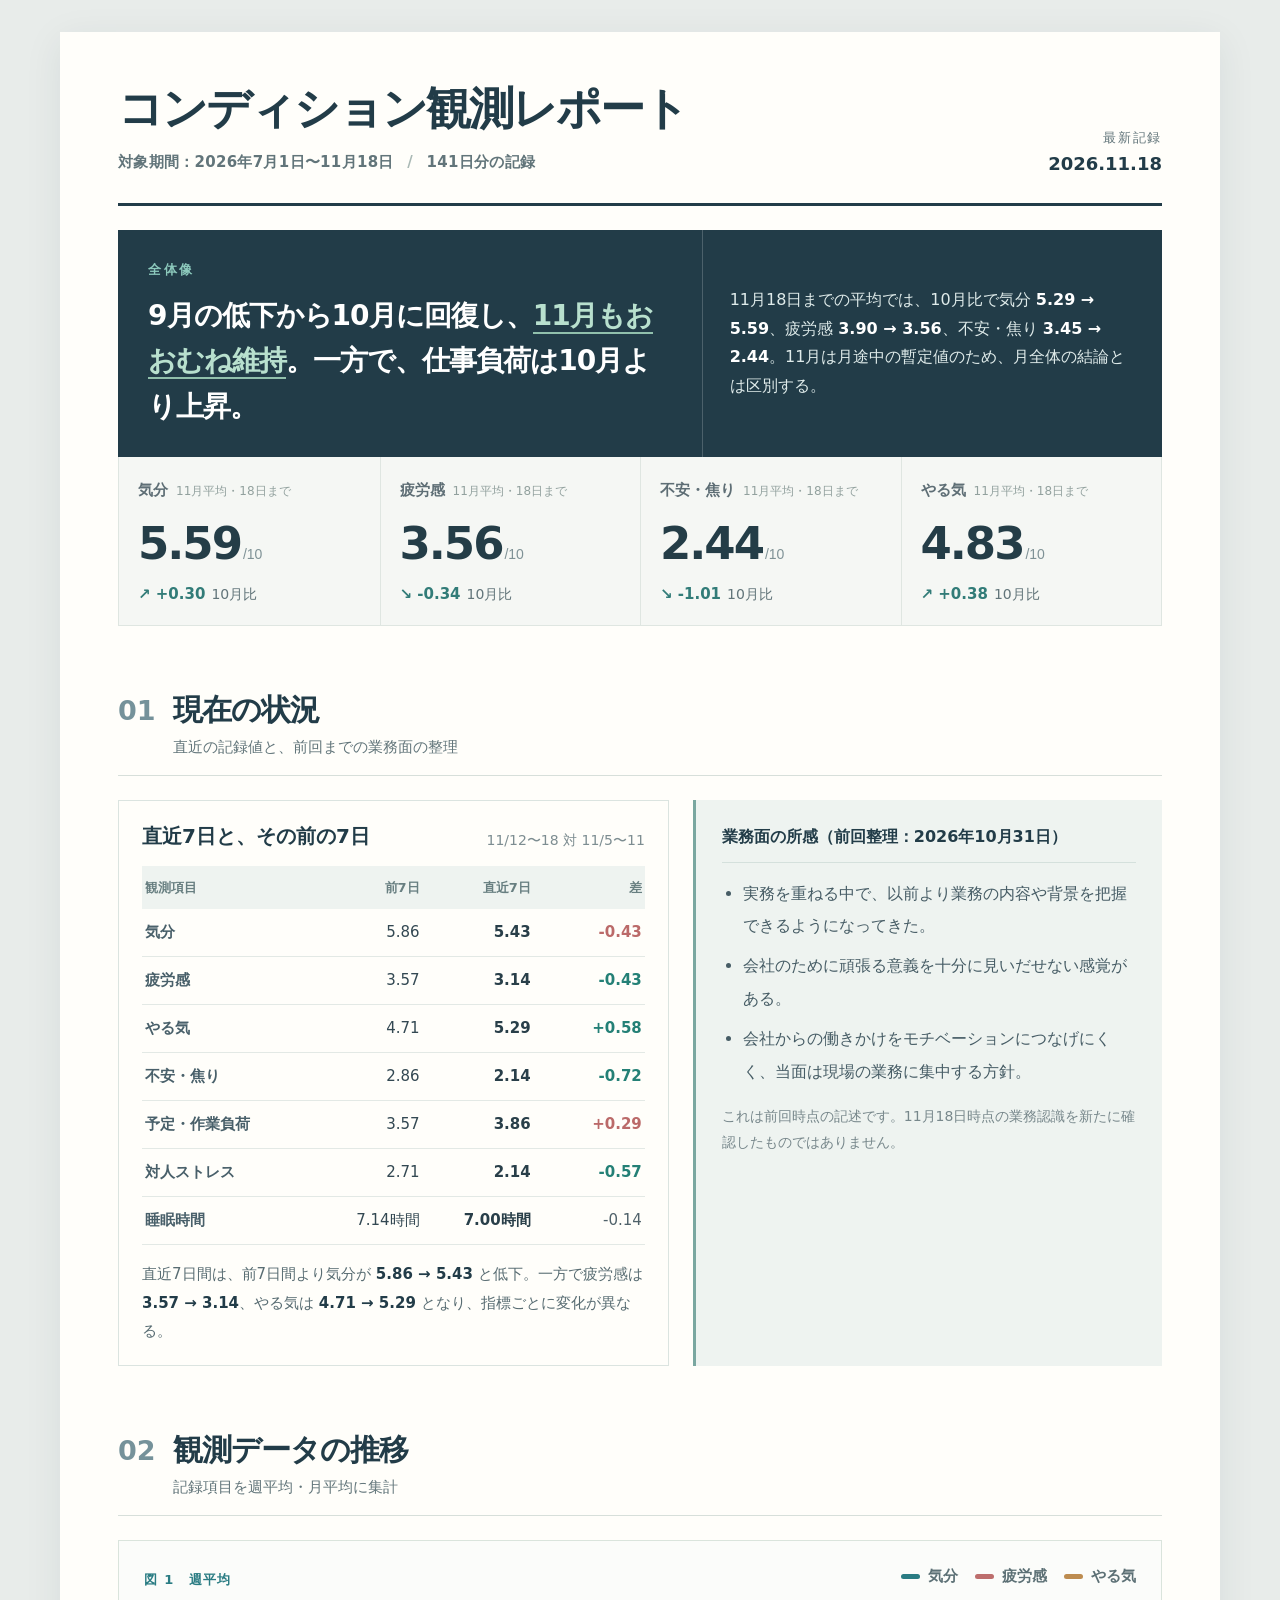
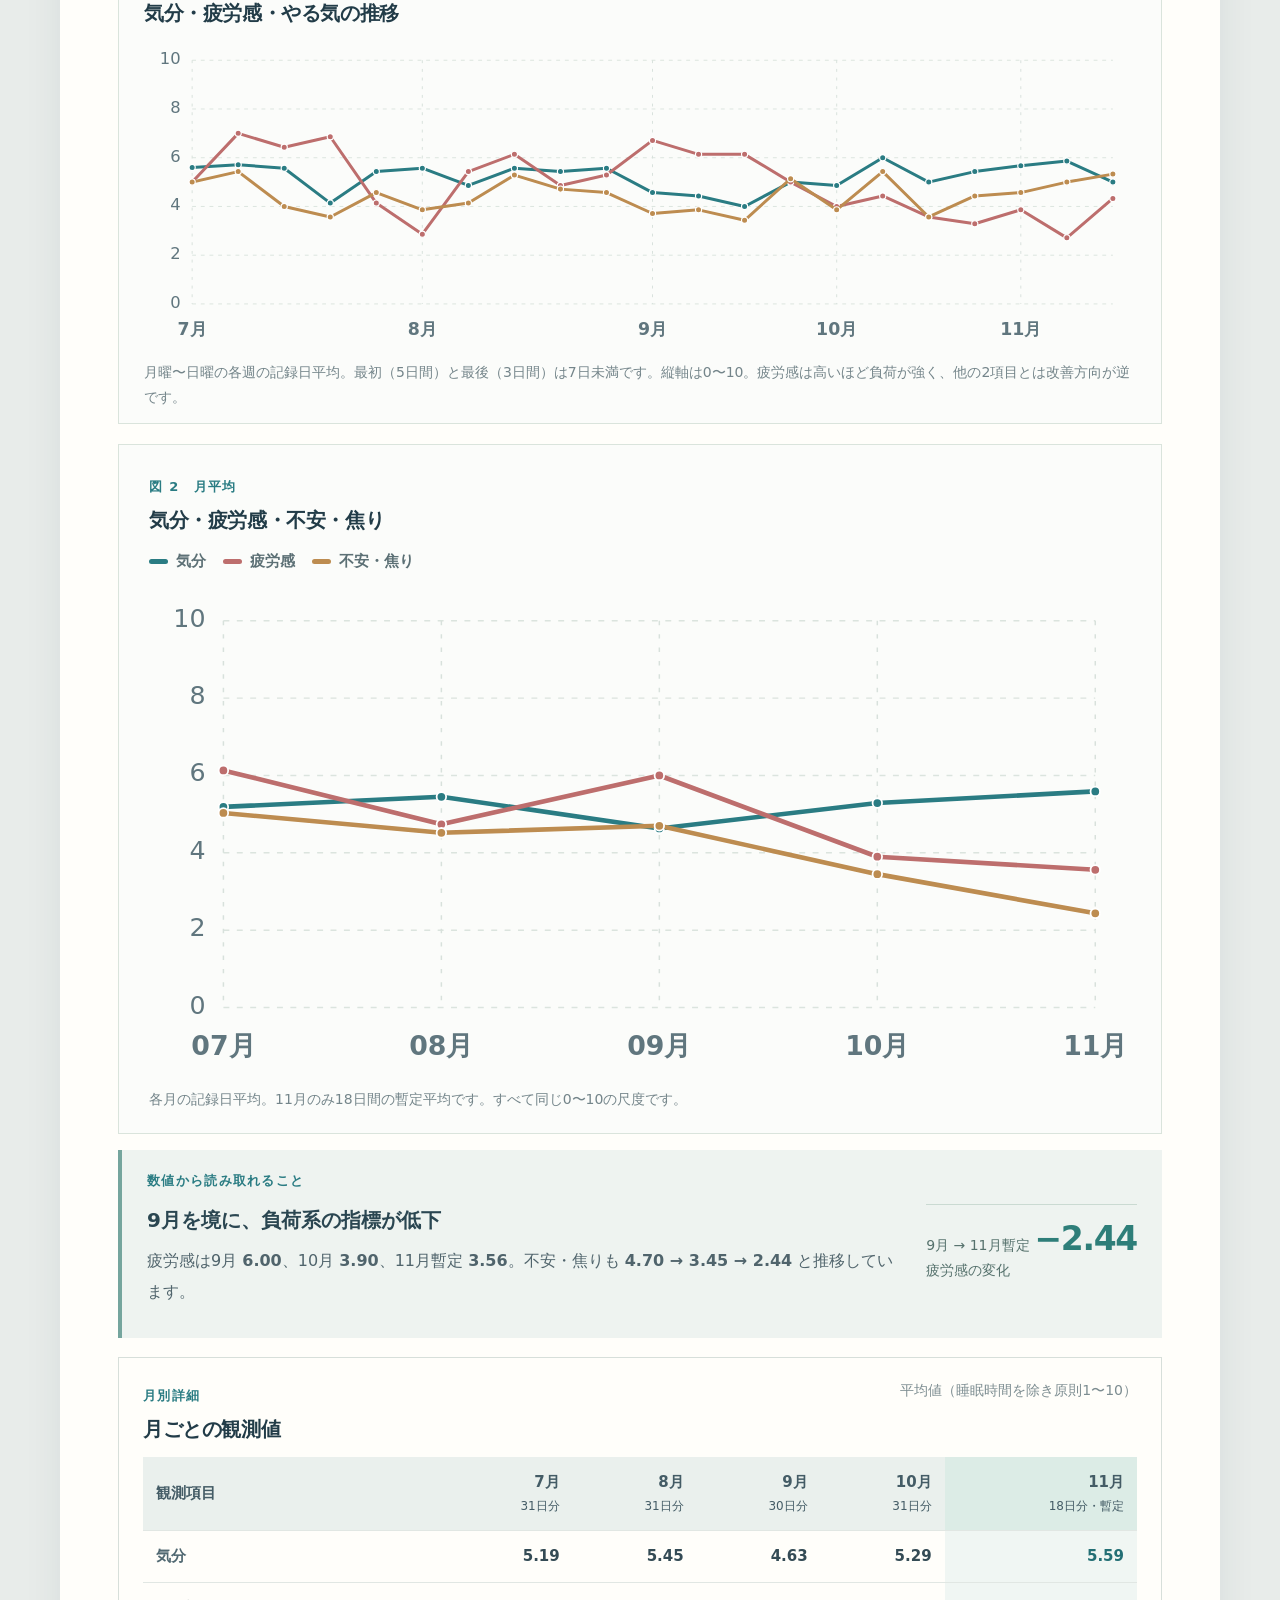
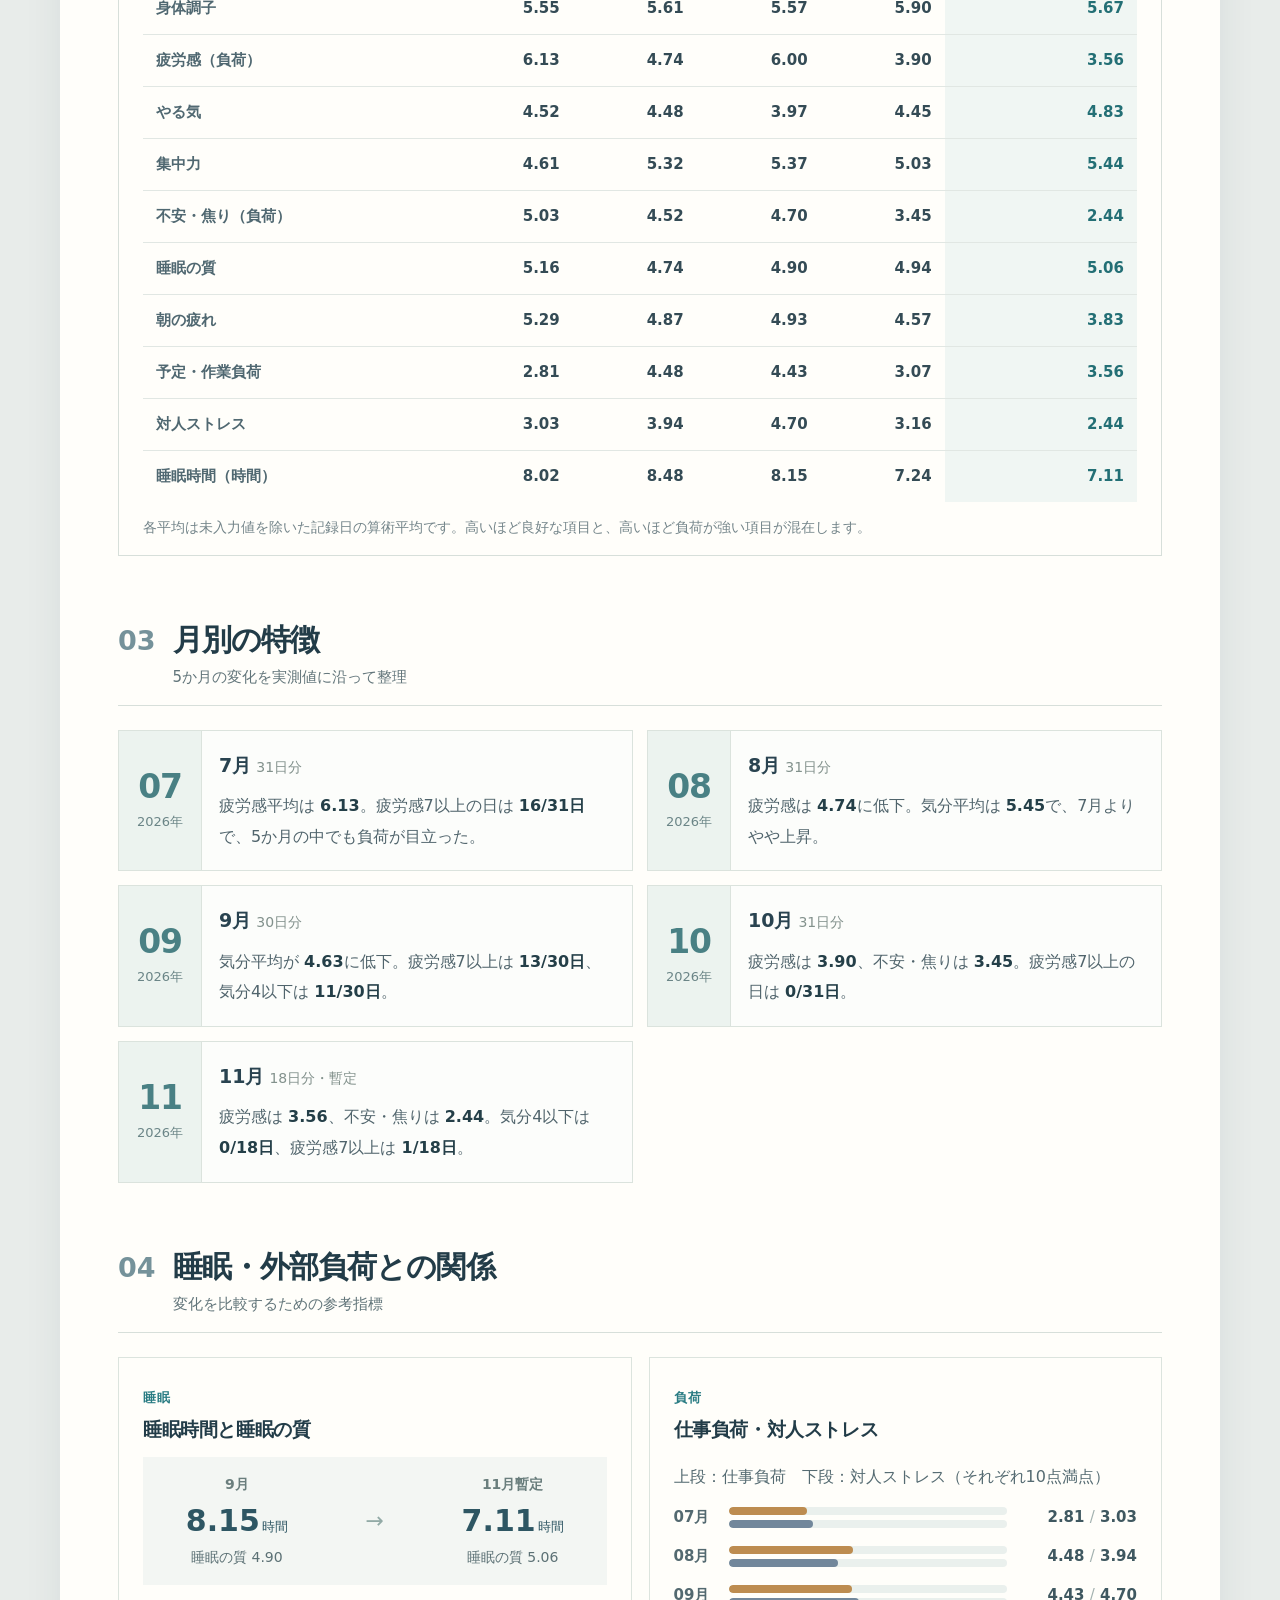
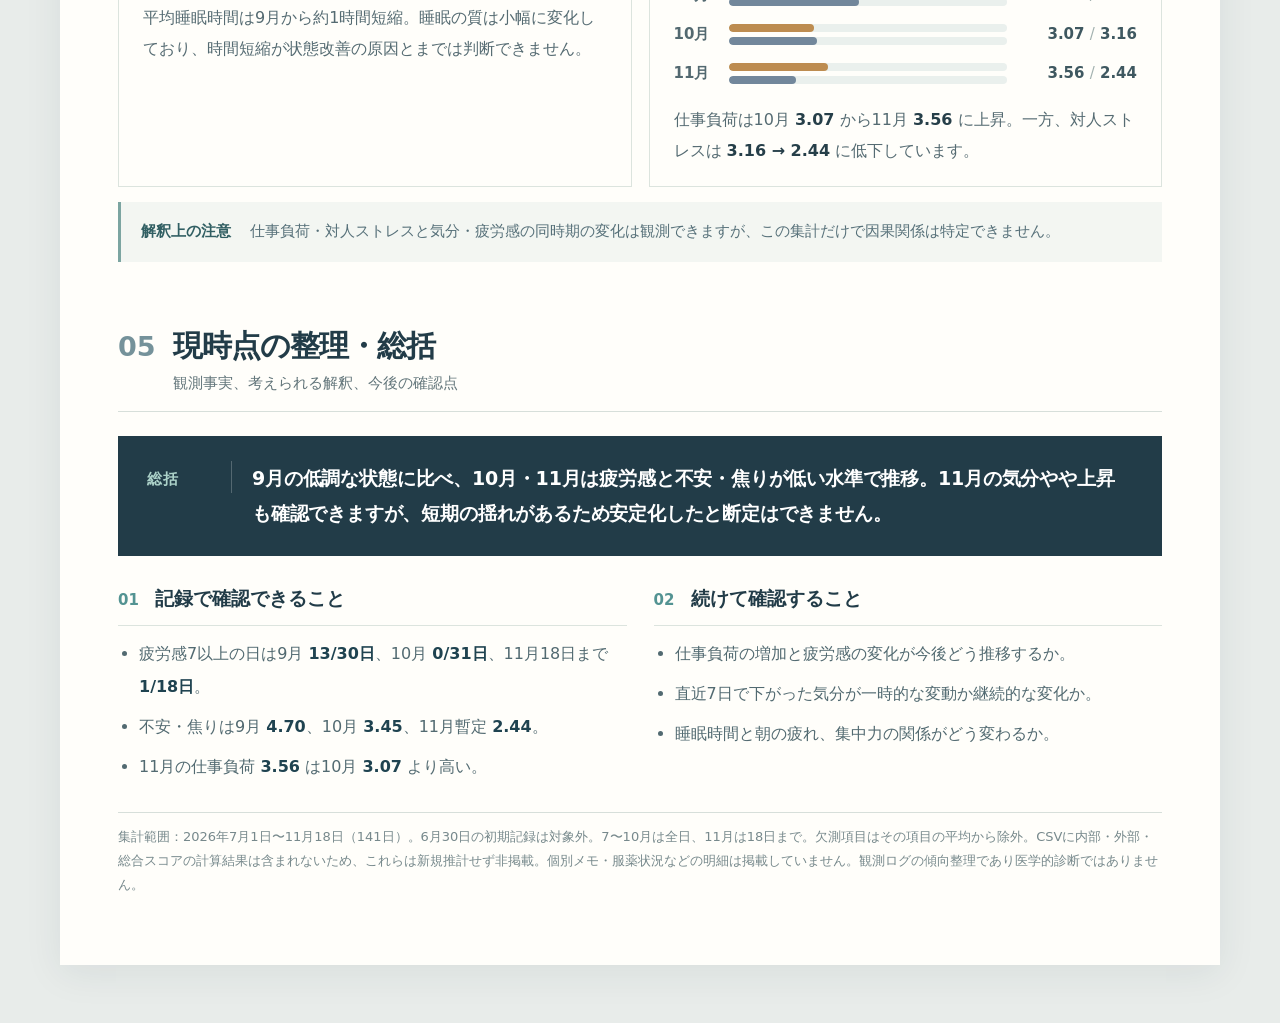
==== commit a7adab1e: "Update condition monitoring report through 2026-11-18 (141 records)" ====
--- a/report/index.html
+++ b/report/index.html
@@ -1,12 +1,34 @@
-<!DOCTYPE html>
-<html lang="ja"><head><meta charset="utf-8"/><meta content="width=device-width, initial-scale=1" name="viewport"/><meta content="light" name="color-scheme"/><meta content="#eaece9" name="theme-color"/><title>コンディション観測レポート｜2026年7〜10月（視認性改善版）</title><link href="./assets/report.css" rel="stylesheet"/></head><body><main aria-label="コンディション観測レポート" class="paper"><div class="report-title"><div><h1>コンディション観測レポート</h1><p class="report-range">対象期間：2026年7月1日〜10月27日 <span class="separator">/</span> 119日分の記録</p></div><div class="report-date"><span>最新記録</span><strong>2026.10.27</strong></div></div>
-<div class="executive"><div class="executive-statement"><span class="eyebrow">全体像</span><p>9月に低下した指標は、<em>10月に持ち直し</em>。ただし、直近1週間では項目ごとに動きが異なる。</p></div><div class="executive-description"><p>9月から10月にかけて、総合スコアは <b>5.32 → 6.29</b>、疲労感は <b>6.00 → 4.04</b>。直近の気分・睡眠・負荷は、月全体の改善と分けて確認する。</p></div></div>
-<div class="kpi-strip"><article class="kpi"><span class="kpi-label">総合スコア<small>10月平均</small></span><div class="kpi-main">6.29<span>/10</span></div><div class="kpi-delta"><b class="positive">↗ +0.98</b><span>9月比・改善方向</span></div></article><article class="kpi"><span class="kpi-label">気分<small>10月平均</small></span><div class="kpi-main">5.30<span>/10</span></div><div class="kpi-delta"><b class="positive">↗ +0.66</b><span>9月比・改善方向</span></div></article><article class="kpi"><span class="kpi-label">疲労感<small>10月平均</small></span><div class="kpi-main">4.04<span>/10</span></div><div class="kpi-delta"><b class="positive">↘ -1.96</b><span>9月比・改善方向</span></div></article><article class="kpi"><span class="kpi-label">やる気<small>10月平均</small></span><div class="kpi-main">4.48<span>/10</span></div><div class="kpi-delta"><b class="positive">↗ +0.51</b><span>9月比・改善方向</span></div></article></div><section class="report-section" id="current"><div class="section-title"><span class="section-num">01</span><div><h2>現在の状況</h2></div></div>
-<div class="current-grid"><article class="current-reading"><div class="subhead"><h3>直近7日と、その前の7日</h3><span class="micro-caption">10/21〜27 対 10/14〜20</span></div>
-<div class="comparison-table"><div class="compare-head"><span>観測項目</span><span>前7日</span><span>直近7日</span><span>差</span></div><div class="compare-row"><span>気分</span><span>5.86</span><strong>5.43</strong><em class="lower">-0.43</em></div><div class="compare-row"><span>疲労感</span><span>4.29</span><strong>3.43</strong><em class="higher">-0.86</em></div><div class="compare-row"><span>やる気</span><span>4.57</span><strong>4.43</strong><em class="lower">-0.14</em></div><div class="compare-row"><span>睡眠時間</span><span>7.43時間</span><strong>7.00時間</strong><em class="">-0.43</em></div><div class="compare-row"><span>予定・作業負荷</span><span>2.57</span><strong>3.14</strong><em class="lower">+0.57</em></div></div><p class="observation-fact">疲労感は <strong>4.29 → 3.43</strong> と低下。一方、気分は <strong>5.86 → 5.43</strong> とやや低下しており、すべての項目が同じ方向には動いていない。</p></article>
-<aside class="context-panel"><div class="context-flag">2026年10月31日時点の業務状況・所感</div><ul><li>以前は分からなかった業務内容や背景について、実務を重ねる中で理解が進み、担当する仕事を以前より把握できるようになってきた。</li><li>一方、入社してまだ日が浅いものの、現時点では会社のために頑張ることの意義を十分に見いだせていない。</li><li>会社側から仕事への意欲を高めるような働きかけもあまり感じられず、モチベーションにつながりにくい。そのため、当面は現場の業務に集中し、目の前の仕事に取り組んでいくしかないと考えている。</li></ul></aside></div></section><section class="report-section" id="trends"><div class="section-title"><span class="section-num">02</span><div><h2>観測データの推移</h2><p>毎日の記録を週平均・月平均に集計</p></div></div>
-<div class="figure-panel wide"><div class="figure-head"><div><span class="figure-kicker">図 1　週平均</span><h3>気分・疲労感・やる気の推移</h3></div><div class="legend"><span class="legend-item"><i style="--dot:#2a7c83"></i>気分</span><span class="legend-item"><i style="--dot:#bd6e6d"></i>疲労感</span><span class="legend-item"><i style="--dot:#bd8c50"></i>やる気</span></div></div><div class="graph-scroller"><svg aria-label="7月から10月の週平均推移。気分・疲労感・やる気。縦軸は1〜10。" class="line-svg" role="img" viewbox="0 0 1040 318"><line class="graph-grid" x1="48" x2="1018" y1="270.0" y2="270.0"></line><text class="graph-label" text-anchor="end" x="36" y="274.0">0</text><line class="graph-grid" x1="48" x2="1018" y1="220.8" y2="220.8"></line><text class="graph-label" text-anchor="end" x="36" y="224.8">2</text><line class="graph-grid" x1="48" x2="1018" y1="171.6" y2="171.6"></line><text class="graph-label" text-anchor="end" x="36" y="175.6">4</text><line class="graph-grid" x1="48" x2="1018" y1="122.4" y2="122.4"></line><text class="graph-label" text-anchor="end" x="36" y="126.4">6</text><line class="graph-grid" x1="48" x2="1018" y1="73.2" y2="73.2"></line><text class="graph-label" text-anchor="end" x="36" y="77.2">8</text><line class="graph-grid" x1="48" x2="1018" y1="24.0" y2="24.0"></line><text class="graph-label" text-anchor="end" x="36" y="28.0">10</text><text class="graph-month" text-anchor="middle" x="48.0" y="306">7月</text><line class="graph-vertical" x1="333.3" x2="333.3" y1="24" y2="270"></line><text class="graph-month" text-anchor="middle" x="333.3" y="306">8月</text><line class="graph-vertical" x1="618.6" x2="618.6" y1="24" y2="270"></line><text class="graph-month" text-anchor="middle" x="618.6" y="306">9月</text><line class="graph-vertical" x1="846.8" x2="846.8" y1="24" y2="270"></line><text class="graph-month" text-anchor="middle" x="846.8" y="306">10月</text><polyline fill="none" points="48.0,132.2 105.1,129.4 162.1,132.9 219.2,168.1 276.2,136.5 333.3,132.9 390.4,150.5 447.4,132.9 504.5,136.5 561.5,132.9 618.6,157.5 675.6,161.1 732.7,171.6 789.8,147.0 846.8,150.5 903.9,122.4 960.9,147.0 1018.0,122.4" stroke="#2a7c83" stroke-linecap="round" stroke-linejoin="round" stroke-width="3.3"></polyline><circle cx="48.0" cy="132.2" fill="#2a7c83" r="3.5" stroke="#fff" stroke-width="1.5"></circle><circle cx="105.1" cy="129.4" fill="#2a7c83" r="3.5" stroke="#fff" stroke-width="1.5"></circle><circle cx="162.1" cy="132.9" fill="#2a7c83" r="3.5" stroke="#fff" stroke-width="1.5"></circle><circle cx="219.2" cy="168.1" fill="#2a7c83" r="3.5" stroke="#fff" stroke-width="1.5"></circle><circle cx="276.2" cy="136.5" fill="#2a7c83" r="3.5" stroke="#fff" stroke-width="1.5"></circle><circle cx="333.3" cy="132.9" fill="#2a7c83" r="3.5" stroke="#fff" stroke-width="1.5"></circle><circle cx="390.4" cy="150.5" fill="#2a7c83" r="3.5" stroke="#fff" stroke-width="1.5"></circle><circle cx="447.4" cy="132.9" fill="#2a7c83" r="3.5" stroke="#fff" stroke-width="1.5"></circle><circle cx="504.5" cy="136.5" fill="#2a7c83" r="3.5" stroke="#fff" stroke-width="1.5"></circle><circle cx="561.5" cy="132.9" fill="#2a7c83" r="3.5" stroke="#fff" stroke-width="1.5"></circle><circle cx="618.6" cy="157.5" fill="#2a7c83" r="3.5" stroke="#fff" stroke-width="1.5"></circle><circle cx="675.6" cy="161.1" fill="#2a7c83" r="3.5" stroke="#fff" stroke-width="1.5"></circle><circle cx="732.7" cy="171.6" fill="#2a7c83" r="3.5" stroke="#fff" stroke-width="1.5"></circle><circle cx="789.8" cy="147.0" fill="#2a7c83" r="3.5" stroke="#fff" stroke-width="1.5"></circle><circle cx="846.8" cy="150.5" fill="#2a7c83" r="3.5" stroke="#fff" stroke-width="1.5"></circle><circle cx="903.9" cy="122.4" fill="#2a7c83" r="3.5" stroke="#fff" stroke-width="1.5"></circle><circle cx="960.9" cy="147.0" fill="#2a7c83" r="3.5" stroke="#fff" stroke-width="1.5"></circle><circle cx="1018.0" cy="122.4" fill="#2a7c83" r="3.5" stroke="#fff" stroke-width="1.5"></circle><polyline fill="none" points="48.0,147.0 105.1,97.8 162.1,111.9 219.2,101.3 276.2,168.1 333.3,199.7 390.4,136.5 447.4,118.9 504.5,150.5 561.5,140.0 618.6,104.8 675.6,118.9 732.7,118.9 789.8,147.0 846.8,171.6 903.9,161.1 960.9,182.1 1018.0,196.2" stroke="#bd6e6d" stroke-linecap="round" stroke-linejoin="round" stroke-width="3.3"></polyline><circle cx="48.0" cy="147.0" fill="#bd6e6d" r="3.5" stroke="#fff" stroke-width="1.5"></circle><circle cx="105.1" cy="97.8" fill="#bd6e6d" r="3.5" stroke="#fff" stroke-width="1.5"></circle><circle cx="162.1" cy="111.9" fill="#bd6e6d" r="3.5" stroke="#fff" stroke-width="1.5"></circle><circle cx="219.2" cy="101.3" fill="#bd6e6d" r="3.5" stroke="#fff" stroke-width="1.5"></circle><circle cx="276.2" cy="168.1" fill="#bd6e6d" r="3.5" stroke="#fff" stroke-width="1.5"></circle><circle cx="333.3" cy="199.7" fill="#bd6e6d" r="3.5" stroke="#fff" stroke-width="1.5"></circle><circle cx="390.4" cy="136.5" fill="#bd6e6d" r="3.5" stroke="#fff" stroke-width="1.5"></circle><circle cx="447.4" cy="118.9" fill="#bd6e6d" r="3.5" stroke="#fff" stroke-width="1.5"></circle><circle cx="504.5" cy="150.5" fill="#bd6e6d" r="3.5" stroke="#fff" stroke-width="1.5"></circle><circle cx="561.5" cy="140.0" fill="#bd6e6d" r="3.5" stroke="#fff" stroke-width="1.5"></circle><circle cx="618.6" cy="104.8" fill="#bd6e6d" r="3.5" stroke="#fff" stroke-width="1.5"></circle><circle cx="675.6" cy="118.9" fill="#bd6e6d" r="3.5" stroke="#fff" stroke-width="1.5"></circle><circle cx="732.7" cy="118.9" fill="#bd6e6d" r="3.5" stroke="#fff" stroke-width="1.5"></circle><circle cx="789.8" cy="147.0" fill="#bd6e6d" r="3.5" stroke="#fff" stroke-width="1.5"></circle><circle cx="846.8" cy="171.6" fill="#bd6e6d" r="3.5" stroke="#fff" stroke-width="1.5"></circle><circle cx="903.9" cy="161.1" fill="#bd6e6d" r="3.5" stroke="#fff" stroke-width="1.5"></circle><circle cx="960.9" cy="182.1" fill="#bd6e6d" r="3.5" stroke="#fff" stroke-width="1.5"></circle><circle cx="1018.0" cy="196.2" fill="#bd6e6d" r="3.5" stroke="#fff" stroke-width="1.5"></circle><polyline fill="none" points="48.0,147.0 105.1,136.5 162.1,171.6 219.2,182.1 276.2,157.5 333.3,175.1 390.4,168.1 447.4,140.0 504.5,154.0 561.5,157.5 618.6,178.6 675.6,175.1 732.7,185.7 789.8,143.5 846.8,175.1 903.9,136.5 960.9,182.1 1018.0,147.0" stroke="#bd8c50" stroke-linecap="round" stroke-linejoin="round" stroke-width="3.3"></polyline><circle cx="48.0" cy="147.0" fill="#bd8c50" r="3.5" stroke="#fff" stroke-width="1.5"></circle><circle cx="105.1" cy="136.5" fill="#bd8c50" r="3.5" stroke="#fff" stroke-width="1.5"></circle><circle cx="162.1" cy="171.6" fill="#bd8c50" r="3.5" stroke="#fff" stroke-width="1.5"></circle><circle cx="219.2" cy="182.1" fill="#bd8c50" r="3.5" stroke="#fff" stroke-width="1.5"></circle><circle cx="276.2" cy="157.5" fill="#bd8c50" r="3.5" stroke="#fff" stroke-width="1.5"></circle><circle cx="333.3" cy="175.1" fill="#bd8c50" r="3.5" stroke="#fff" stroke-width="1.5"></circle><circle cx="390.4" cy="168.1" fill="#bd8c50" r="3.5" stroke="#fff" stroke-width="1.5"></circle><circle cx="447.4" cy="140.0" fill="#bd8c50" r="3.5" stroke="#fff" stroke-width="1.5"></circle><circle cx="504.5" cy="154.0" fill="#bd8c50" r="3.5" stroke="#fff" stroke-width="1.5"></circle><circle cx="561.5" cy="157.5" fill="#bd8c50" r="3.5" stroke="#fff" stroke-width="1.5"></circle><circle cx="618.6" cy="178.6" fill="#bd8c50" r="3.5" stroke="#fff" stroke-width="1.5"></circle><circle cx="675.6" cy="175.1" fill="#bd8c50" r="3.5" stroke="#fff" stroke-width="1.5"></circle><circle cx="732.7" cy="185.7" fill="#bd8c50" r="3.5" stroke="#fff" stroke-width="1.5"></circle><circle cx="789.8" cy="143.5" fill="#bd8c50" r="3.5" stroke="#fff" stroke-width="1.5"></circle><circle cx="846.8" cy="175.1" fill="#bd8c50" r="3.5" stroke="#fff" stroke-width="1.5"></circle><circle cx="903.9" cy="136.5" fill="#bd8c50" r="3.5" stroke="#fff" stroke-width="1.5"></circle><circle cx="960.9" cy="182.1" fill="#bd8c50" r="3.5" stroke="#fff" stroke-width="1.5"></circle><circle cx="1018.0" cy="147.0" fill="#bd8c50" r="3.5" stroke="#fff" stroke-width="1.5"></circle></svg></div><p class="fig-note">各週の記録日平均。最初と最後の週は7日未満です。疲労感は高いほど負荷が強く、気分・やる気とは解釈方向が逆です。</p></div>
-<div class="score-and-note"><article class="figure-panel"><div class="figure-head"><div><span class="figure-kicker">図 2　月平均</span><h3>内部・外部・総合スコア</h3></div></div><div class="legend"><span class="legend-item"><span class="legend-symbol" style="color:#2a7c83">●</span>内部</span><span class="legend-item"><span class="legend-symbol" style="color:#b77a3a">◆</span>外部</span><span class="legend-item"><span class="legend-symbol" style="color:#243c52">■</span>総合</span></div><div class="graph-scroller"><svg aria-label="内部・外部・総合スコアの月平均。縦軸5.0から6.7、0.1刻み。値の全範囲0〜10ではなく、この期間の比較に合わせた拡大軸。" class="score-svg" preserveAspectRatio="xMidYMid meet" role="img" viewBox="0 0 900 565" viewbox="0 0 700 290"><title>内部・外部・総合スコア：7月から10月の月平均</title><desc>縦軸は5.0〜6.7を0.1ずつ表示。内部は実線・丸、外部は破線・ひし形、総合は太線・四角で区別。</desc><line class="score-grid-major" x1="97" x2="844" y1="490.0" y2="490.0"></line><text class="score-axis-label" text-anchor="end" x="84.0" y="495.0">5.0</text><line class="score-grid-minor" x1="97" x2="844" y1="463.7" y2="463.7"></line><text class="score-axis-label" text-anchor="end" x="84.0" y="468.7">5.1</text><line class="score-grid-minor" x1="97" x2="844" y1="437.4" y2="437.4"></line><text class="score-axis-label" text-anchor="end" x="84.0" y="442.4">5.2</text><line class="score-grid-minor" x1="97" x2="844" y1="411.1" y2="411.1"></line><text class="score-axis-label" text-anchor="end" x="84.0" y="416.1">5.3</text><line class="score-grid-minor" x1="97" x2="844" y1="384.8" y2="384.8"></line><text class="score-axis-label" text-anchor="end" x="84.0" y="389.8">5.4</text><line class="score-grid-major" x1="97" x2="844" y1="358.5" y2="358.5"></line><text class="score-axis-label" text-anchor="end" x="84.0" y="363.5">5.5</text><line class="score-grid-minor" x1="97" x2="844" y1="332.2" y2="332.2"></line><text class="score-axis-label" text-anchor="end" x="84.0" y="337.2">5.6</text><line class="score-grid-minor" x1="97" x2="844" y1="305.9" y2="305.9"></line><text class="score-axis-label" text-anchor="end" x="84.0" y="310.9">5.7</text><line class="score-grid-minor" x1="97" x2="844" y1="279.6" y2="279.6"></line><text class="score-axis-label" text-anchor="end" x="84.0" y="284.6">5.8</text><line class="score-grid-minor" x1="97" x2="844" y1="253.4" y2="253.4"></line><text class="score-axis-label" text-anchor="end" x="84.0" y="258.4">5.9</text><line class="score-grid-major" x1="97" x2="844" y1="227.1" y2="227.1"></line><text class="score-axis-label" text-anchor="end" x="84.0" y="232.1">6.0</text><line class="score-grid-minor" x1="97" x2="844" y1="200.8" y2="200.8"></line><text class="score-axis-label" text-anchor="end" x="84.0" y="205.8">6.1</text><line class="score-grid-minor" x1="97" x2="844" y1="174.5" y2="174.5"></line><text class="score-axis-label" text-anchor="end" x="84.0" y="179.5">6.2</text><line class="score-grid-minor" x1="97" x2="844" y1="148.2" y2="148.2"></line><text class="score-axis-label" text-anchor="end" x="84.0" y="153.2">6.3</text><line class="score-grid-minor" x1="97" x2="844" y1="121.9" y2="121.9"></line><text class="score-axis-label" text-anchor="end" x="84.0" y="126.9">6.4</text><line class="score-grid-major" x1="97" x2="844" y1="95.6" y2="95.6"></line><text class="score-axis-label" text-anchor="end" x="84.0" y="100.6">6.5</text><line class="score-grid-minor" x1="97" x2="844" y1="69.3" y2="69.3"></line><text class="score-axis-label" text-anchor="end" x="84.0" y="74.3">6.6</text><line class="score-grid-minor" x1="97" x2="844" y1="43.0" y2="43.0"></line><text class="score-axis-label" text-anchor="end" x="84.0" y="48.0">6.7</text><line class="score-axis-line" x1="97" x2="97" y1="43" y2="490"></line><text class="score-month-label" text-anchor="middle" x="130.0" y="530.0">7月</text><line class="score-vertical" x1="352" x2="352" y1="43" y2="490"></line><text class="score-month-label" text-anchor="middle" x="352.0" y="530.0">8月</text><line class="score-vertical" x1="574" x2="574" y1="43" y2="490"></line><text class="score-month-label" text-anchor="middle" x="574.0" y="530.0">9月</text><line class="score-vertical" x1="796" x2="796" y1="43" y2="490"></line><text class="score-month-label" text-anchor="middle" x="796.0" y="530.0">10月</text><polyline class="score-line-internal" points="130.0,390.8 352.0,343.3 574.0,440.9 796.0,211.5"></polyline><circle cx="130" cy="390.8" fill="#2a7c83" r="6.8" stroke="#fff" stroke-width="2.5"><title>7月 内部 5.38</title></circle><circle cx="352" cy="343.3" fill="#2a7c83" r="6.8" stroke="#fff" stroke-width="2.5"><title>8月 内部 5.56</title></circle><circle cx="574" cy="440.9" fill="#2a7c83" r="6.8" stroke="#fff" stroke-width="2.5"><title>9月 内部 5.19</title></circle><circle cx="796" cy="211.5" fill="#2a7c83" r="6.8" stroke="#fff" stroke-width="2.5"><title>10月 内部 6.06</title></circle><polyline class="score-line-external" points="130.0,129.5 352.0,264.4 574.0,384.0 796.0,101.4"></polyline><polygon fill="#b77a3a" points="130.0,121.5 138.0,129.5 130.0,137.5 122.0,129.5" stroke="#fff" stroke-width="2.2"><title>7月 外部 6.37</title></polygon><polygon fill="#b77a3a" points="352.0,256.4 360.0,264.4 352.0,272.4 344.0,264.4" stroke="#fff" stroke-width="2.2"><title>8月 外部 5.86</title></polygon><polygon fill="#b77a3a" points="574.0,376.0 582.0,384.0 574.0,392.0 566.0,384.0" stroke="#fff" stroke-width="2.2"><title>9月 外部 5.40</title></polygon><polygon fill="#b77a3a" points="796.0,93.4 804.0,101.4 796.0,109.4 788.0,101.4" stroke="#fff" stroke-width="2.2"><title>10月 外部 6.48</title></polygon><polyline class="score-line-total" points="130.0,253.4 352.0,297.4 574.0,406.7 796.0,150.1"></polyline><rect fill="#243c52" height="12.6" rx="2" stroke="#fff" stroke-width="2.1" width="12.6" x="123.7" y="247.1"><title>7月 総合 5.90</title></rect><rect fill="#243c52" height="12.6" rx="2" stroke="#fff" stroke-width="2.1" width="12.6" x="345.7" y="291.1"><title>8月 総合 5.73</title></rect><rect fill="#243c52" height="12.6" rx="2" stroke="#fff" stroke-width="2.1" width="12.6" x="567.7" y="400.4"><title>9月 総合 5.32</title></rect><rect fill="#243c52" height="12.6" rx="2" stroke="#fff" stroke-width="2.1" width="12.6" x="789.7" y="143.8"><title>10月 総合 6.29</title></rect></svg></div><div aria-label="内部・外部・総合スコア 月平均値一覧" class="score-values"><div class="score-values-row score-values-head"><span class="score-value-label">月平均</span><span class="score-value">7月</span><span class="score-value">8月</span><span class="score-value">9月</span><span class="score-value">10月</span></div><div class="score-values-row"><span class="score-value-label">内部</span><span class="score-value">5.38</span><span class="score-value">5.56</span><span class="score-value">5.19</span><span class="score-value">6.06</span></div><div class="score-values-row"><span class="score-value-label">外部</span><span class="score-value">6.37</span><span class="score-value">5.86</span><span class="score-value">5.40</span><span class="score-value">6.48</span></div><div class="score-values-row"><span class="score-value-label">総合</span><span class="score-value">5.90</span><span class="score-value">5.73</span><span class="score-value">5.32</span><span class="score-value">6.29</span></div></div></article><aside class="figure-comment"><span class="figure-kicker">数値から読み取れること</span><h3>9月は総合スコアが4か月で最低</h3><p>総合スコアの月平均は7月 <strong>5.90</strong>、8月 <strong>5.73</strong>、9月 <strong>5.32</strong>、10月 <strong>6.29</strong>。9月の低下後、10月に上昇しています。</p><div class="comment-number"><span>9月 → 10月</span><strong>+0.98</strong><span>総合スコア</span></div></aside></div>
-<div class="table-report"><div class="subhead"><h3>月ごとの観測値</h3><span class="micro-caption">1〜10の平均値（睡眠時間を除く）</span></div><div class="data-table-wrap"><table class="data-table"><thead><tr><th scope="col">観測項目</th><th scope="col">7月</th><th scope="col">8月</th><th scope="col">9月</th><th scope="col">10月<small>（27日）</small></th></tr></thead><tbody><tr><th scope="row">気分</th><td class="">5.19</td><td class="">5.45</td><td class="">4.63</td><td class="latest-value">5.30</td></tr><tr><th scope="row">身体調子</th><td class="">5.55</td><td class="">5.61</td><td class="">5.57</td><td class="latest-value">5.96</td></tr><tr><th scope="row">疲労感（負荷）</th><td class="">6.13</td><td class="">4.74</td><td class="">6.00</td><td class="latest-value">4.04</td></tr><tr><th scope="row">やる気</th><td class="">4.52</td><td class="">4.48</td><td class="">3.97</td><td class="latest-value">4.48</td></tr><tr><th scope="row">集中力</th><td class="">4.61</td><td class="">5.32</td><td class="">5.37</td><td class="latest-value">5.04</td></tr><tr><th scope="row">不安・焦り（負荷）</th><td class="">5.03</td><td class="">4.52</td><td class="">4.70</td><td class="latest-value">3.37</td></tr><tr><th scope="row">睡眠の質</th><td class="">5.16</td><td class="">4.74</td><td class="">4.90</td><td class="latest-value">4.93</td></tr><tr><th scope="row">予定・作業負荷</th><td class="">2.81</td><td class="">4.48</td><td class="">4.43</td><td class="latest-value">3.04</td></tr><tr><th scope="row">対人ストレス</th><td class="">3.03</td><td class="">3.94</td><td class="">4.70</td><td class="latest-value">3.00</td></tr><tr><th scope="row">総合スコア</th><td class="">5.90</td><td class="">5.73</td><td class="">5.32</td><td class="latest-value">6.29</td></tr></tbody></table></div></div></section><section class="report-section" id="months"><div class="section-title"><span class="section-num">03</span><div><h2>月別の特徴</h2><p>月ごとの変化を、実測値に沿って整理</p></div></div><div class="month-notes"><article class="month-note"><div class="month-flag"><strong>07</strong><span>2026年</span></div><div class="month-detail"><h3>7月 <small>31日分</small></h3><p>疲労感の月平均は 6.13。疲労感7以上の日が <b>16/31日</b> と多かった一方、予定・作業負荷は 2.81。</p></div></article><article class="month-note"><div class="month-flag"><strong>08</strong><span>2026年</span></div><div class="month-detail"><h3>8月 <small>31日分</small></h3><p>疲労感が7月の 6.13 から <b>4.74</b> へ低下。気分は <b>5.45</b> と4か月で最も高い月でした。</p></div></article><article class="month-note"><div class="month-flag"><strong>09</strong><span>2026年</span></div><div class="month-detail"><h3>9月 <small>30日分</small></h3><p>気分は <b>4.63</b> と4か月で最低。疲労感は <b>6.00</b>。気分4以下の日が <b>11/30日</b> ありました。</p></div></article><article class="month-note"><div class="month-flag"><strong>10</strong><span>2026年</span></div><div class="month-detail"><h3>10月 <small>27日分</small></h3><p>疲労感は <b>4.04</b> まで低下し、疲労感7以上の日は <b>0/27日</b>。10月27日までの暫定的な集計です。</p></div></article></div></section><section class="report-section" id="related"><div class="section-title"><span class="section-num">04</span><div><h2>睡眠・外部負荷との関係</h2><p>変化を比較するための参考指標</p></div></div><div class="relate-grid"><article class="relation-panel"><div class="figure-head"><div><span class="figure-kicker">睡眠</span><h3>睡眠時間と睡眠の質</h3></div></div><div class="sleep-figure"><div class="sleep-label"><span>9月</span><strong>8.15<small>時間</small></strong><em>睡眠の質 4.90</em></div><div class="sleep-arrow">→</div><div class="sleep-label"><span>10月</span><strong>7.28<small>時間</small></strong><em>睡眠の質 4.93</em></div></div><p>睡眠時間は9月の <strong>8.15時間</strong> から10月の <strong>7.28時間</strong> に短縮。一方、睡眠の質の評価は <strong>4.90 → 4.93</strong> と大きく変わっていません。</p></article>
-<article class="relation-panel"><div class="figure-head"><div><span class="figure-kicker">負荷</span><h3>仕事負荷・対人ストレス</h3></div><div class="legend"><span class="legend-item"><i style="--dot:#bd8c50"></i>仕事負荷</span><span class="legend-item"><i style="--dot:#72879b"></i>対人ストレス</span></div></div><div class="burden-figure"><div class="load-row"><div class="load-month">7月</div><div class="load-bars"><div class="load-track"><span class="load-fill work" style="width:28.06%"></span></div><div class="load-track"><span class="load-fill people" style="width:30.32%"></span></div></div><div class="load-values">2.81 <span>/</span> 3.03</div></div><div class="load-row"><div class="load-month">8月</div><div class="load-bars"><div class="load-track"><span class="load-fill work" style="width:44.84%"></span></div><div class="load-track"><span class="load-fill people" style="width:39.35%"></span></div></div><div class="load-values">4.48 <span>/</span> 3.94</div></div><div class="load-row"><div class="load-month">9月</div><div class="load-bars"><div class="load-track"><span class="load-fill work" style="width:44.33%"></span></div><div class="load-track"><span class="load-fill people" style="width:47.00%"></span></div></div><div class="load-values">4.43 <span>/</span> 4.70</div></div><div class="load-row"><div class="load-month">10月</div><div class="load-bars"><div class="load-track"><span class="load-fill work" style="width:30.37%"></span></div><div class="load-track"><span class="load-fill people" style="width:30.00%"></span></div></div><div class="load-values">3.04 <span>/</span> 3.00</div></div></div><p>9月から10月に、仕事負荷は <strong>4.43 → 3.04</strong>、対人ストレスは <strong>4.70 → 3.00</strong> へ低下しています。</p></article></div>
-</section><section class="report-section" id="summary"><div class="section-title"><span class="section-num">05</span><div><h2>現時点の整理・総括</h2><p>観測事実、考えられる解釈、今後の確認点</p></div></div><div class="summary-lead"><span>総括</span><p>9月は気分・疲労感・総合スコアの面で低調でしたが、10月は月平均で回復方向の変化が見られます。ただし、短い期間では揺れが残っており、安定化したとまでは断定できません。</p></div><div class="summary-columns"><article><h3><span>01</span> 記録で確認できること</h3><ul><li>総合スコアは9月 <b>5.32</b>、10月 <b>6.29</b>。</li><li>疲労感7以上の日は9月 <b>13/30日</b>、10月 <b>0/27日</b>。</li><li>10月の不安・焦り平均は <b>3.37</b> で、9月より <b>1.33</b> 低い。</li></ul></article><article><h3><span>02</span> 続けて確認すること</h3><ul><li>10月の改善が11月以降も続くか。</li><li>仕事負荷・対人ストレスと疲労感が同じ方向に動くか。</li><li>睡眠時間が短くなった状態で、翌朝の疲れや集中力がどう変化するか。</li></ul></article></div></section></main></body></html>+<!doctype html>
+<html lang="ja"><head><meta charset="utf-8"><meta name="viewport" content="width=device-width, initial-scale=1"><meta name="color-scheme" content="light"><meta name="theme-color" content="#eaece9">
+<meta name="description" content="2026年7月1日から11月18日まで、141日分のコンディション観測データを集計したレポート。">
+<title>コンディション観測レポート｜2026年7〜11月</title><link rel="stylesheet" href="./assets/report.css">
+<style>.report-notice{font-size:12px;color:#657b80;margin:14px 0 0}.legend-note{font-size:11px;color:#62757a;margin:5px 0}.data-table thead th:last-child{background:#dcece6}.comparison-table .compare-row{grid-template-columns:minmax(0,1.3fr) repeat(3,minmax(0,.82fr))}.report-refresh{color:#6a7d82;font-size:11px;margin:0 0 9px}.month-notes{grid-template-columns:repeat(2,minmax(0,1fr))}@media(max-width:570px){.month-notes{grid-template-columns:1fr}.current-reading{overflow-x:auto}.comparison-table{min-width:405px}.kpi-label{font-size:11px}}</style>
+</head><body><main class="paper" aria-label="コンディション観測レポート">
+<header class="report-title"><div><h1>コンディション観測レポート</h1><p class="report-range">対象期間：2026年7月1日〜11月18日 <span class="separator">/</span> 141日分の記録</p></div><div class="report-date"><span>最新記録</span><strong>2026.11.18</strong></div></header>
+<div class="executive"><div class="executive-statement"><span class="eyebrow">全体像</span><p>9月の低下から10月に回復し、<em>11月もおおむね維持</em>。一方で、仕事負荷は10月より上昇。</p></div><div class="executive-description"><p>11月18日までの平均では、10月比で気分 <b>5.29 → 5.59</b>、疲労感 <b>3.90 → 3.56</b>、不安・焦り <b>3.45 → 2.44</b>。11月は月途中の暫定値のため、月全体の結論とは区別する。</p></div></div>
+<div class="kpi-strip"><article class="kpi"><span class="kpi-label">気分<small>11月平均・18日まで</small></span><div class="kpi-main">5.59<span>/10</span></div><div class="kpi-delta"><b class="positive">↗ +0.30</b><span>10月比</span></div></article><article class="kpi"><span class="kpi-label">疲労感<small>11月平均・18日まで</small></span><div class="kpi-main">3.56<span>/10</span></div><div class="kpi-delta"><b class="positive">↘ -0.34</b><span>10月比</span></div></article><article class="kpi"><span class="kpi-label">不安・焦り<small>11月平均・18日まで</small></span><div class="kpi-main">2.44<span>/10</span></div><div class="kpi-delta"><b class="positive">↘ -1.01</b><span>10月比</span></div></article><article class="kpi"><span class="kpi-label">やる気<small>11月平均・18日まで</small></span><div class="kpi-main">4.83<span>/10</span></div><div class="kpi-delta"><b class="positive">↗ +0.38</b><span>10月比</span></div></article></div>
+<section class="report-section" id="current"><div class="section-title"><span class="section-num">01</span><div><h2>現在の状況</h2><p>直近の記録値と、前回までの業務面の整理</p></div></div>
+<div class="current-grid"><article class="current-reading"><div class="subhead"><h3>直近7日と、その前の7日</h3><span class="micro-caption">11/12〜18 対 11/5〜11</span></div>
+<div class="comparison-table"><div class="compare-head"><span>観測項目</span><span>前7日</span><span>直近7日</span><span>差</span></div><div class="compare-row"><span>気分</span><span>5.86</span><strong>5.43</strong><em class="lower">-0.43</em></div><div class="compare-row"><span>疲労感</span><span>3.57</span><strong>3.14</strong><em class="higher">-0.43</em></div><div class="compare-row"><span>やる気</span><span>4.71</span><strong>5.29</strong><em class="higher">+0.58</em></div><div class="compare-row"><span>不安・焦り</span><span>2.86</span><strong>2.14</strong><em class="higher">-0.72</em></div><div class="compare-row"><span>予定・作業負荷</span><span>3.57</span><strong>3.86</strong><em class="lower">+0.29</em></div><div class="compare-row"><span>対人ストレス</span><span>2.71</span><strong>2.14</strong><em class="higher">-0.57</em></div><div class="compare-row"><span>睡眠時間</span><span>7.14時間</span><strong>7.00時間</strong><em class="">-0.14</em></div></div>
+<p class="observation-fact">直近7日間は、前7日間より気分が <strong>5.86 → 5.43</strong> と低下。一方で疲労感は <strong>3.57 → 3.14</strong>、やる気は <strong>4.71 → 5.29</strong> となり、指標ごとに変化が異なる。</p></article>
+<aside class="context-panel"><div class="context-flag">業務面の所感（前回整理：2026年10月31日）</div><ul>
+<li>実務を重ねる中で、以前より業務の内容や背景を把握できるようになってきた。</li>
+<li>会社のために頑張る意義を十分に見いだせない感覚がある。</li>
+<li>会社からの働きかけをモチベーションにつなげにくく、当面は現場の業務に集中する方針。</li></ul>
+<p>これは前回時点の記述です。11月18日時点の業務認識を新たに確認したものではありません。</p></aside></div></section>
+<section class="report-section" id="trends"><div class="section-title"><span class="section-num">02</span><div><h2>観測データの推移</h2><p>記録項目を週平均・月平均に集計</p></div></div>
+<div class="figure-panel wide"><div class="figure-head"><div><span class="figure-kicker">図 1　週平均</span><h3>気分・疲労感・やる気の推移</h3></div><div class="legend"><span class="legend-item"><i style="--dot:#2a7c83"></i>気分</span><span class="legend-item"><i style="--dot:#bd6e6d"></i>疲労感</span><span class="legend-item"><i style="--dot:#bd8c50"></i>やる気</span></div></div><div class="graph-scroller"><svg class="line-svg" role="img" aria-label="7月から11月18日までの週平均。気分・疲労感・やる気を0から10の同一軸で比較。" viewBox="0 0 1030 318" xmlns="http://www.w3.org/2000/svg"><line class="graph-grid" x1="50" y1="273.0" x2="1006" y2="273.0"/><text class="graph-label" text-anchor="end" x="38" y="277.0">0</text><line class="graph-grid" x1="50" y1="222.4" x2="1006" y2="222.4"/><text class="graph-label" text-anchor="end" x="38" y="226.4">2</text><line class="graph-grid" x1="50" y1="171.8" x2="1006" y2="171.8"/><text class="graph-label" text-anchor="end" x="38" y="175.8">4</text><line class="graph-grid" x1="50" y1="121.2" x2="1006" y2="121.2"/><text class="graph-label" text-anchor="end" x="38" y="125.2">6</text><line class="graph-grid" x1="50" y1="70.6" x2="1006" y2="70.6"/><text class="graph-label" text-anchor="end" x="38" y="74.6">8</text><line class="graph-grid" x1="50" y1="20.0" x2="1006" y2="20.0"/><text class="graph-label" text-anchor="end" x="38" y="24.0">10</text><line class="graph-vertical" x1="50.0" x2="50.0" y1="20" y2="273"/><text class="graph-month" text-anchor="middle" x="50.0" y="305">7月</text><line class="graph-vertical" x1="289.0" x2="289.0" y1="20" y2="273"/><text class="graph-month" text-anchor="middle" x="289.0" y="305">8月</text><line class="graph-vertical" x1="528.0" x2="528.0" y1="20" y2="273"/><text class="graph-month" text-anchor="middle" x="528.0" y="305">9月</text><line class="graph-vertical" x1="719.2" x2="719.2" y1="20" y2="273"/><text class="graph-month" text-anchor="middle" x="719.2" y="305">10月</text><line class="graph-vertical" x1="910.4" x2="910.4" y1="20" y2="273"/><text class="graph-month" text-anchor="middle" x="910.4" y="305">11月</text><polyline fill="none" points="50.0,131.3 97.8,128.5 145.6,132.1 193.4,168.3 241.2,135.6 289.0,132.1 336.8,150.0 384.6,132.1 432.4,135.6 480.2,132.1 528.0,157.4 575.8,160.9 623.6,171.8 671.4,146.5 719.2,150.0 767.0,121.2 814.8,146.5 862.6,135.6 910.4,129.5 958.2,124.7 1006.0,146.5" stroke="#2a7c83" stroke-linejoin="round" stroke-linecap="round" stroke-width="3.1"/><circle cx="50.0" cy="131.3" r="3.2" fill="#2a7c83" stroke="#fff" stroke-width="1.2"><title>07/01–07/05: 5.60</title></circle><circle cx="97.8" cy="128.5" r="3.2" fill="#2a7c83" stroke="#fff" stroke-width="1.2"><title>07/06–07/12: 5.71</title></circle><circle cx="145.6" cy="132.1" r="3.2" fill="#2a7c83" stroke="#fff" stroke-width="1.2"><title>07/13–07/19: 5.57</title></circle><circle cx="193.4" cy="168.3" r="3.2" fill="#2a7c83" stroke="#fff" stroke-width="1.2"><title>07/20–07/26: 4.14</title></circle><circle cx="241.2" cy="135.6" r="3.2" fill="#2a7c83" stroke="#fff" stroke-width="1.2"><title>07/27–08/02: 5.43</title></circle><circle cx="289.0" cy="132.1" r="3.2" fill="#2a7c83" stroke="#fff" stroke-width="1.2"><title>08/03–08/09: 5.57</title></circle><circle cx="336.8" cy="150.0" r="3.2" fill="#2a7c83" stroke="#fff" stroke-width="1.2"><title>08/10–08/16: 4.86</title></circle><circle cx="384.6" cy="132.1" r="3.2" fill="#2a7c83" stroke="#fff" stroke-width="1.2"><title>08/17–08/23: 5.57</title></circle><circle cx="432.4" cy="135.6" r="3.2" fill="#2a7c83" stroke="#fff" stroke-width="1.2"><title>08/24–08/30: 5.43</title></circle><circle cx="480.2" cy="132.1" r="3.2" fill="#2a7c83" stroke="#fff" stroke-width="1.2"><title>08/31–09/06: 5.57</title></circle><circle cx="528.0" cy="157.4" r="3.2" fill="#2a7c83" stroke="#fff" stroke-width="1.2"><title>09/07–09/13: 4.57</title></circle><circle cx="575.8" cy="160.9" r="3.2" fill="#2a7c83" stroke="#fff" stroke-width="1.2"><title>09/14–09/20: 4.43</title></circle><circle cx="623.6" cy="171.8" r="3.2" fill="#2a7c83" stroke="#fff" stroke-width="1.2"><title>09/21–09/27: 4.00</title></circle><circle cx="671.4" cy="146.5" r="3.2" fill="#2a7c83" stroke="#fff" stroke-width="1.2"><title>09/28–10/04: 5.00</title></circle><circle cx="719.2" cy="150.0" r="3.2" fill="#2a7c83" stroke="#fff" stroke-width="1.2"><title>10/05–10/11: 4.86</title></circle><circle cx="767.0" cy="121.2" r="3.2" fill="#2a7c83" stroke="#fff" stroke-width="1.2"><title>10/12–10/18: 6.00</title></circle><circle cx="814.8" cy="146.5" r="3.2" fill="#2a7c83" stroke="#fff" stroke-width="1.2"><title>10/19–10/25: 5.00</title></circle><circle cx="862.6" cy="135.6" r="3.2" fill="#2a7c83" stroke="#fff" stroke-width="1.2"><title>10/26–11/01: 5.43</title></circle><circle cx="910.4" cy="129.5" r="3.2" fill="#2a7c83" stroke="#fff" stroke-width="1.2"><title>11/02–11/08: 5.67</title></circle><circle cx="958.2" cy="124.7" r="3.2" fill="#2a7c83" stroke="#fff" stroke-width="1.2"><title>11/09–11/15: 5.86</title></circle><circle cx="1006.0" cy="146.5" r="3.2" fill="#2a7c83" stroke="#fff" stroke-width="1.2"><title>11/16–11/18: 5.00</title></circle><polyline fill="none" points="50.0,146.5 97.8,95.9 145.6,110.3 193.4,99.4 241.2,168.3 289.0,200.6 336.8,135.6 384.6,117.7 432.4,150.0 480.2,139.2 528.0,103.2 575.8,117.7 623.6,117.7 671.4,146.5 719.2,171.8 767.0,160.9 814.8,182.7 862.6,189.8 910.4,175.3 958.2,204.4 1006.0,163.5" stroke="#bd6e6d" stroke-linejoin="round" stroke-linecap="round" stroke-width="3.1"/><circle cx="50.0" cy="146.5" r="3.2" fill="#bd6e6d" stroke="#fff" stroke-width="1.2"><title>07/01–07/05: 5.00</title></circle><circle cx="97.8" cy="95.9" r="3.2" fill="#bd6e6d" stroke="#fff" stroke-width="1.2"><title>07/06–07/12: 7.00</title></circle><circle cx="145.6" cy="110.3" r="3.2" fill="#bd6e6d" stroke="#fff" stroke-width="1.2"><title>07/13–07/19: 6.43</title></circle><circle cx="193.4" cy="99.4" r="3.2" fill="#bd6e6d" stroke="#fff" stroke-width="1.2"><title>07/20–07/26: 6.86</title></circle><circle cx="241.2" cy="168.3" r="3.2" fill="#bd6e6d" stroke="#fff" stroke-width="1.2"><title>07/27–08/02: 4.14</title></circle><circle cx="289.0" cy="200.6" r="3.2" fill="#bd6e6d" stroke="#fff" stroke-width="1.2"><title>08/03–08/09: 2.86</title></circle><circle cx="336.8" cy="135.6" r="3.2" fill="#bd6e6d" stroke="#fff" stroke-width="1.2"><title>08/10–08/16: 5.43</title></circle><circle cx="384.6" cy="117.7" r="3.2" fill="#bd6e6d" stroke="#fff" stroke-width="1.2"><title>08/17–08/23: 6.14</title></circle><circle cx="432.4" cy="150.0" r="3.2" fill="#bd6e6d" stroke="#fff" stroke-width="1.2"><title>08/24–08/30: 4.86</title></circle><circle cx="480.2" cy="139.2" r="3.2" fill="#bd6e6d" stroke="#fff" stroke-width="1.2"><title>08/31–09/06: 5.29</title></circle><circle cx="528.0" cy="103.2" r="3.2" fill="#bd6e6d" stroke="#fff" stroke-width="1.2"><title>09/07–09/13: 6.71</title></circle><circle cx="575.8" cy="117.7" r="3.2" fill="#bd6e6d" stroke="#fff" stroke-width="1.2"><title>09/14–09/20: 6.14</title></circle><circle cx="623.6" cy="117.7" r="3.2" fill="#bd6e6d" stroke="#fff" stroke-width="1.2"><title>09/21–09/27: 6.14</title></circle><circle cx="671.4" cy="146.5" r="3.2" fill="#bd6e6d" stroke="#fff" stroke-width="1.2"><title>09/28–10/04: 5.00</title></circle><circle cx="719.2" cy="171.8" r="3.2" fill="#bd6e6d" stroke="#fff" stroke-width="1.2"><title>10/05–10/11: 4.00</title></circle><circle cx="767.0" cy="160.9" r="3.2" fill="#bd6e6d" stroke="#fff" stroke-width="1.2"><title>10/12–10/18: 4.43</title></circle><circle cx="814.8" cy="182.7" r="3.2" fill="#bd6e6d" stroke="#fff" stroke-width="1.2"><title>10/19–10/25: 3.57</title></circle><circle cx="862.6" cy="189.8" r="3.2" fill="#bd6e6d" stroke="#fff" stroke-width="1.2"><title>10/26–11/01: 3.29</title></circle><circle cx="910.4" cy="175.3" r="3.2" fill="#bd6e6d" stroke="#fff" stroke-width="1.2"><title>11/02–11/08: 3.86</title></circle><circle cx="958.2" cy="204.4" r="3.2" fill="#bd6e6d" stroke="#fff" stroke-width="1.2"><title>11/09–11/15: 2.71</title></circle><circle cx="1006.0" cy="163.5" r="3.2" fill="#bd6e6d" stroke="#fff" stroke-width="1.2"><title>11/16–11/18: 4.33</title></circle><polyline fill="none" points="50.0,146.5 97.8,135.6 145.6,171.8 193.4,182.7 241.2,157.4 289.0,175.3 336.8,168.3 384.6,139.2 432.4,153.8 480.2,157.4 528.0,179.1 575.8,175.3 623.6,186.2 671.4,143.0 719.2,175.3 767.0,135.6 814.8,182.7 862.6,160.9 910.4,157.4 958.2,146.5 1006.0,138.2" stroke="#bd8c50" stroke-linejoin="round" stroke-linecap="round" stroke-width="3.1"/><circle cx="50.0" cy="146.5" r="3.2" fill="#bd8c50" stroke="#fff" stroke-width="1.2"><title>07/01–07/05: 5.00</title></circle><circle cx="97.8" cy="135.6" r="3.2" fill="#bd8c50" stroke="#fff" stroke-width="1.2"><title>07/06–07/12: 5.43</title></circle><circle cx="145.6" cy="171.8" r="3.2" fill="#bd8c50" stroke="#fff" stroke-width="1.2"><title>07/13–07/19: 4.00</title></circle><circle cx="193.4" cy="182.7" r="3.2" fill="#bd8c50" stroke="#fff" stroke-width="1.2"><title>07/20–07/26: 3.57</title></circle><circle cx="241.2" cy="157.4" r="3.2" fill="#bd8c50" stroke="#fff" stroke-width="1.2"><title>07/27–08/02: 4.57</title></circle><circle cx="289.0" cy="175.3" r="3.2" fill="#bd8c50" stroke="#fff" stroke-width="1.2"><title>08/03–08/09: 3.86</title></circle><circle cx="336.8" cy="168.3" r="3.2" fill="#bd8c50" stroke="#fff" stroke-width="1.2"><title>08/10–08/16: 4.14</title></circle><circle cx="384.6" cy="139.2" r="3.2" fill="#bd8c50" stroke="#fff" stroke-width="1.2"><title>08/17–08/23: 5.29</title></circle><circle cx="432.4" cy="153.8" r="3.2" fill="#bd8c50" stroke="#fff" stroke-width="1.2"><title>08/24–08/30: 4.71</title></circle><circle cx="480.2" cy="157.4" r="3.2" fill="#bd8c50" stroke="#fff" stroke-width="1.2"><title>08/31–09/06: 4.57</title></circle><circle cx="528.0" cy="179.1" r="3.2" fill="#bd8c50" stroke="#fff" stroke-width="1.2"><title>09/07–09/13: 3.71</title></circle><circle cx="575.8" cy="175.3" r="3.2" fill="#bd8c50" stroke="#fff" stroke-width="1.2"><title>09/14–09/20: 3.86</title></circle><circle cx="623.6" cy="186.2" r="3.2" fill="#bd8c50" stroke="#fff" stroke-width="1.2"><title>09/21–09/27: 3.43</title></circle><circle cx="671.4" cy="143.0" r="3.2" fill="#bd8c50" stroke="#fff" stroke-width="1.2"><title>09/28–10/04: 5.14</title></circle><circle cx="719.2" cy="175.3" r="3.2" fill="#bd8c50" stroke="#fff" stroke-width="1.2"><title>10/05–10/11: 3.86</title></circle><circle cx="767.0" cy="135.6" r="3.2" fill="#bd8c50" stroke="#fff" stroke-width="1.2"><title>10/12–10/18: 5.43</title></circle><circle cx="814.8" cy="182.7" r="3.2" fill="#bd8c50" stroke="#fff" stroke-width="1.2"><title>10/19–10/25: 3.57</title></circle><circle cx="862.6" cy="160.9" r="3.2" fill="#bd8c50" stroke="#fff" stroke-width="1.2"><title>10/26–11/01: 4.43</title></circle><circle cx="910.4" cy="157.4" r="3.2" fill="#bd8c50" stroke="#fff" stroke-width="1.2"><title>11/02–11/08: 4.57</title></circle><circle cx="958.2" cy="146.5" r="3.2" fill="#bd8c50" stroke="#fff" stroke-width="1.2"><title>11/09–11/15: 5.00</title></circle><circle cx="1006.0" cy="138.2" r="3.2" fill="#bd8c50" stroke="#fff" stroke-width="1.2"><title>11/16–11/18: 5.33</title></circle></svg></div><p class="fig-note">月曜〜日曜の各週の記録日平均。最初（5日間）と最後（3日間）は7日未満です。縦軸は0〜10。疲労感は高いほど負荷が強く、他の2項目とは改善方向が逆です。</p></div>
+<div class="score-and-note"><article class="figure-panel"><div class="figure-head"><div><span class="figure-kicker">図 2　月平均</span><h3>気分・疲労感・不安・焦り</h3></div></div><div class="legend"><span class="legend-item"><i style="--dot:#2a7c83"></i>気分</span><span class="legend-item"><i style="--dot:#bd6e6d"></i>疲労感</span><span class="legend-item"><i style="--dot:#bd8c50"></i>不安・焦り</span></div><div class="graph-scroller"><svg class="line-svg" role="img" aria-label="7月から11月の月平均。気分・疲労感・不安焦りの推移。11月は18日までの暫定値。" viewBox="0 0 660 325" xmlns="http://www.w3.org/2000/svg"><line class="graph-grid" x1="50" y1="280.0" x2="636" y2="280.0"/><text class="graph-label" text-anchor="end" x="38" y="284.0">0</text><line class="graph-grid" x1="50" y1="228.0" x2="636" y2="228.0"/><text class="graph-label" text-anchor="end" x="38" y="232.0">2</text><line class="graph-grid" x1="50" y1="176.0" x2="636" y2="176.0"/><text class="graph-label" text-anchor="end" x="38" y="180.0">4</text><line class="graph-grid" x1="50" y1="124.0" x2="636" y2="124.0"/><text class="graph-label" text-anchor="end" x="38" y="128.0">6</text><line class="graph-grid" x1="50" y1="72.0" x2="636" y2="72.0"/><text class="graph-label" text-anchor="end" x="38" y="76.0">8</text><line class="graph-grid" x1="50" y1="20.0" x2="636" y2="20.0"/><text class="graph-label" text-anchor="end" x="38" y="24.0">10</text><line class="graph-vertical" x1="50.0" x2="50.0" y1="20" y2="280"/><text class="graph-month" text-anchor="middle" x="50.0" y="312">07月</text><line class="graph-vertical" x1="196.5" x2="196.5" y1="20" y2="280"/><text class="graph-month" text-anchor="middle" x="196.5" y="312">08月</text><line class="graph-vertical" x1="343.0" x2="343.0" y1="20" y2="280"/><text class="graph-month" text-anchor="middle" x="343.0" y="312">09月</text><line class="graph-vertical" x1="489.5" x2="489.5" y1="20" y2="280"/><text class="graph-month" text-anchor="middle" x="489.5" y="312">10月</text><line class="graph-vertical" x1="636.0" x2="636.0" y1="20" y2="280"/><text class="graph-month" text-anchor="middle" x="636.0" y="312">11月</text><polyline fill="none" points="50.0,145.1 196.5,138.3 343.0,159.6 489.5,142.5 636.0,134.7" stroke="#2a7c83" stroke-linejoin="round" stroke-linecap="round" stroke-width="3.1"/><circle cx="50.0" cy="145.1" r="3.2" fill="#2a7c83" stroke="#fff" stroke-width="1.2"><title>07月: 5.19</title></circle><circle cx="196.5" cy="138.3" r="3.2" fill="#2a7c83" stroke="#fff" stroke-width="1.2"><title>08月: 5.45</title></circle><circle cx="343.0" cy="159.6" r="3.2" fill="#2a7c83" stroke="#fff" stroke-width="1.2"><title>09月: 4.63</title></circle><circle cx="489.5" cy="142.5" r="3.2" fill="#2a7c83" stroke="#fff" stroke-width="1.2"><title>10月: 5.29</title></circle><circle cx="636.0" cy="134.7" r="3.2" fill="#2a7c83" stroke="#fff" stroke-width="1.2"><title>11月: 5.59</title></circle><polyline fill="none" points="50.0,120.6 196.5,156.8 343.0,124.0 489.5,178.6 636.0,187.4" stroke="#bd6e6d" stroke-linejoin="round" stroke-linecap="round" stroke-width="3.1"/><circle cx="50.0" cy="120.6" r="3.2" fill="#bd6e6d" stroke="#fff" stroke-width="1.2"><title>07月: 6.13</title></circle><circle cx="196.5" cy="156.8" r="3.2" fill="#bd6e6d" stroke="#fff" stroke-width="1.2"><title>08月: 4.74</title></circle><circle cx="343.0" cy="124.0" r="3.2" fill="#bd6e6d" stroke="#fff" stroke-width="1.2"><title>09月: 6.00</title></circle><circle cx="489.5" cy="178.6" r="3.2" fill="#bd6e6d" stroke="#fff" stroke-width="1.2"><title>10月: 3.90</title></circle><circle cx="636.0" cy="187.4" r="3.2" fill="#bd6e6d" stroke="#fff" stroke-width="1.2"><title>11月: 3.56</title></circle><polyline fill="none" points="50.0,149.2 196.5,162.5 343.0,157.8 489.5,190.3 636.0,216.6" stroke="#bd8c50" stroke-linejoin="round" stroke-linecap="round" stroke-width="3.1"/><circle cx="50.0" cy="149.2" r="3.2" fill="#bd8c50" stroke="#fff" stroke-width="1.2"><title>07月: 5.03</title></circle><circle cx="196.5" cy="162.5" r="3.2" fill="#bd8c50" stroke="#fff" stroke-width="1.2"><title>08月: 4.52</title></circle><circle cx="343.0" cy="157.8" r="3.2" fill="#bd8c50" stroke="#fff" stroke-width="1.2"><title>09月: 4.70</title></circle><circle cx="489.5" cy="190.3" r="3.2" fill="#bd8c50" stroke="#fff" stroke-width="1.2"><title>10月: 3.45</title></circle><circle cx="636.0" cy="216.6" r="3.2" fill="#bd8c50" stroke="#fff" stroke-width="1.2"><title>11月: 2.44</title></circle></svg></div><p class="fig-note">各月の記録日平均。11月のみ18日間の暫定平均です。すべて同じ0〜10の尺度です。</p></article>
+<aside class="figure-comment"><span class="figure-kicker">数値から読み取れること</span><h3>9月を境に、負荷系の指標が低下</h3><p>疲労感は9月 <b>6.00</b>、10月 <b>3.90</b>、11月暫定 <b>3.56</b>。不安・焦りも <b>4.70 → 3.45 → 2.44</b> と推移しています。</p><div class="comment-number"><span>9月 → 11月暫定<br>疲労感の変化</span><strong>−2.44</strong></div></aside></div>
+<div class="table-report"><div class="figure-head"><div><span class="figure-kicker">月別詳細</span><h3>月ごとの観測値</h3></div><span class="micro-caption">平均値（睡眠時間を除き原則1〜10）</span></div>
+<div class="data-table-wrap"><table class="data-table"><thead><tr><th scope="col">観測項目</th><th scope="col">7月<small>31日分</small></th><th scope="col">8月<small>31日分</small></th><th scope="col">9月<small>30日分</small></th><th scope="col">10月<small>31日分</small></th><th scope="col">11月<small>18日分・暫定</small></th></tr></thead><tbody><tr><th scope="row">気分</th><td class="">5.19</td><td class="">5.45</td><td class="">4.63</td><td class="">5.29</td><td class="latest-value">5.59</td></tr><tr><th scope="row">身体調子</th><td class="">5.55</td><td class="">5.61</td><td class="">5.57</td><td class="">5.90</td><td class="latest-value">5.67</td></tr><tr><th scope="row">疲労感（負荷）</th><td class="">6.13</td><td class="">4.74</td><td class="">6.00</td><td class="">3.90</td><td class="latest-value">3.56</td></tr><tr><th scope="row">やる気</th><td class="">4.52</td><td class="">4.48</td><td class="">3.97</td><td class="">4.45</td><td class="latest-value">4.83</td></tr><tr><th scope="row">集中力</th><td class="">4.61</td><td class="">5.32</td><td class="">5.37</td><td class="">5.03</td><td class="latest-value">5.44</td></tr><tr><th scope="row">不安・焦り（負荷）</th><td class="">5.03</td><td class="">4.52</td><td class="">4.70</td><td class="">3.45</td><td class="latest-value">2.44</td></tr><tr><th scope="row">睡眠の質</th><td class="">5.16</td><td class="">4.74</td><td class="">4.90</td><td class="">4.94</td><td class="latest-value">5.06</td></tr><tr><th scope="row">朝の疲れ</th><td class="">5.29</td><td class="">4.87</td><td class="">4.93</td><td class="">4.57</td><td class="latest-value">3.83</td></tr><tr><th scope="row">予定・作業負荷</th><td class="">2.81</td><td class="">4.48</td><td class="">4.43</td><td class="">3.07</td><td class="latest-value">3.56</td></tr><tr><th scope="row">対人ストレス</th><td class="">3.03</td><td class="">3.94</td><td class="">4.70</td><td class="">3.16</td><td class="latest-value">2.44</td></tr><tr><th scope="row">睡眠時間（時間）</th><td class="">8.02</td><td class="">8.48</td><td class="">8.15</td><td class="">7.24</td><td class="latest-value">7.11</td></tr></tbody></table></div><p class="fig-note">各平均は未入力値を除いた記録日の算術平均です。高いほど良好な項目と、高いほど負荷が強い項目が混在します。</p></div></section>
+<section class="report-section" id="months"><div class="section-title"><span class="section-num">03</span><div><h2>月別の特徴</h2><p>5か月の変化を実測値に沿って整理</p></div></div><div class="month-notes"><article class="month-note"><div class="month-flag"><strong>07</strong><span>2026年</span></div><div class="month-detail"><h3>7月<small>31日分</small></h3><p>疲労感平均は <b>6.13</b>。疲労感7以上の日は <b>16/31日</b>で、5か月の中でも負荷が目立った。</p></div></article><article class="month-note"><div class="month-flag"><strong>08</strong><span>2026年</span></div><div class="month-detail"><h3>8月<small>31日分</small></h3><p>疲労感は <b>4.74</b>に低下。気分平均は <b>5.45</b>で、7月よりやや上昇。</p></div></article><article class="month-note"><div class="month-flag"><strong>09</strong><span>2026年</span></div><div class="month-detail"><h3>9月<small>30日分</small></h3><p>気分平均が <b>4.63</b>に低下。疲労感7以上は <b>13/30日</b>、気分4以下は <b>11/30日</b>。</p></div></article><article class="month-note"><div class="month-flag"><strong>10</strong><span>2026年</span></div><div class="month-detail"><h3>10月<small>31日分</small></h3><p>疲労感は <b>3.90</b>、不安・焦りは <b>3.45</b>。疲労感7以上の日は <b>0/31日</b>。</p></div></article><article class="month-note"><div class="month-flag"><strong>11</strong><span>2026年</span></div><div class="month-detail"><h3>11月<small>18日分・暫定</small></h3><p>疲労感は <b>3.56</b>、不安・焦りは <b>2.44</b>。気分4以下は <b>0/18日</b>、疲労感7以上は <b>1/18日</b>。</p></div></article></div></section>
+<section class="report-section" id="relations"><div class="section-title"><span class="section-num">04</span><div><h2>睡眠・外部負荷との関係</h2><p>変化を比較するための参考指標</p></div></div>
+<div class="relate-grid"><article class="relation-panel"><div class="figure-head"><div><span class="figure-kicker">睡眠</span><h3>睡眠時間と睡眠の質</h3></div></div><div class="sleep-figure"><div class="sleep-label"><span>9月</span><strong>8.15<small>時間</small></strong><em>睡眠の質 4.90</em></div><span class="sleep-arrow">→</span><div class="sleep-label"><span>11月暫定</span><strong>7.11<small>時間</small></strong><em>睡眠の質 5.06</em></div></div><p>平均睡眠時間は9月から約1時間短縮。睡眠の質は小幅に変化しており、時間短縮が状態改善の原因とまでは判断できません。</p></article>
+<article class="relation-panel"><div class="figure-head"><div><span class="figure-kicker">負荷</span><h3>仕事負荷・対人ストレス</h3></div></div><p class="legend-note">上段：仕事負荷　下段：対人ストレス（それぞれ10点満点）</p><div class="load-row"><span class="load-month">07月</span><div class="load-bars"><div class="load-track" title="仕事負荷 2.81"><span class="load-fill" style="width:28.1%"></span></div><div class="load-track" title="対人ストレス 3.03"><span class="load-fill people" style="width:30.3%"></span></div></div><div class="load-values">2.81 <span>/</span> 3.03</div></div><div class="load-row"><span class="load-month">08月</span><div class="load-bars"><div class="load-track" title="仕事負荷 4.48"><span class="load-fill" style="width:44.8%"></span></div><div class="load-track" title="対人ストレス 3.94"><span class="load-fill people" style="width:39.4%"></span></div></div><div class="load-values">4.48 <span>/</span> 3.94</div></div><div class="load-row"><span class="load-month">09月</span><div class="load-bars"><div class="load-track" title="仕事負荷 4.43"><span class="load-fill" style="width:44.3%"></span></div><div class="load-track" title="対人ストレス 4.70"><span class="load-fill people" style="width:47.0%"></span></div></div><div class="load-values">4.43 <span>/</span> 4.70</div></div><div class="load-row"><span class="load-month">10月</span><div class="load-bars"><div class="load-track" title="仕事負荷 3.07"><span class="load-fill" style="width:30.7%"></span></div><div class="load-track" title="対人ストレス 3.16"><span class="load-fill people" style="width:31.6%"></span></div></div><div class="load-values">3.07 <span>/</span> 3.16</div></div><div class="load-row"><span class="load-month">11月</span><div class="load-bars"><div class="load-track" title="仕事負荷 3.56"><span class="load-fill" style="width:35.6%"></span></div><div class="load-track" title="対人ストレス 2.44"><span class="load-fill people" style="width:24.4%"></span></div></div><div class="load-values">3.56 <span>/</span> 2.44</div></div><p>仕事負荷は10月 <strong>3.07</strong> から11月 <strong>3.56</strong> に上昇。一方、対人ストレスは <strong>3.16 → 2.44</strong> に低下しています。</p></article></div>
+<div class="interpret-note"><strong>解釈上の注意</strong><p>仕事負荷・対人ストレスと気分・疲労感の同時期の変化は観測できますが、この集計だけで因果関係は特定できません。</p></div></section>
+<section class="report-section" id="summary"><div class="section-title"><span class="section-num">05</span><div><h2>現時点の整理・総括</h2><p>観測事実、考えられる解釈、今後の確認点</p></div></div>
+<div class="summary-lead"><span>総括</span><p>9月の低調な状態に比べ、10月・11月は疲労感と不安・焦りが低い水準で推移。11月の気分やや上昇も確認できますが、短期の揺れがあるため安定化したと断定はできません。</p></div>
+<div class="summary-columns"><article><h3><span>01</span> 記録で確認できること</h3><ul><li>疲労感7以上の日は9月 <b>13/30日</b>、10月 <b>0/31日</b>、11月18日まで <b>1/18日</b>。</li><li>不安・焦りは9月 <b>4.70</b>、10月 <b>3.45</b>、11月暫定 <b>2.44</b>。</li><li>11月の仕事負荷 <b>3.56</b> は10月 <b>3.07</b> より高い。</li></ul></article><article><h3><span>02</span> 続けて確認すること</h3><ul><li>仕事負荷の増加と疲労感の変化が今後どう推移するか。</li><li>直近7日で下がった気分が一時的な変動か継続的な変化か。</li><li>睡眠時間と朝の疲れ、集中力の関係がどう変わるか。</li></ul></article></div></section>
+<p class="data-footnote">集計範囲：2026年7月1日〜11月18日（141日）。6月30日の初期記録は対象外。7〜10月は全日、11月は18日まで。欠測項目はその項目の平均から除外。CSVに内部・外部・総合スコアの計算結果は含まれないため、これらは新規推計せず非掲載。個別メモ・服薬状況などの明細は掲載していません。観測ログの傾向整理であり医学的診断ではありません。</p>
+</main></body></html>
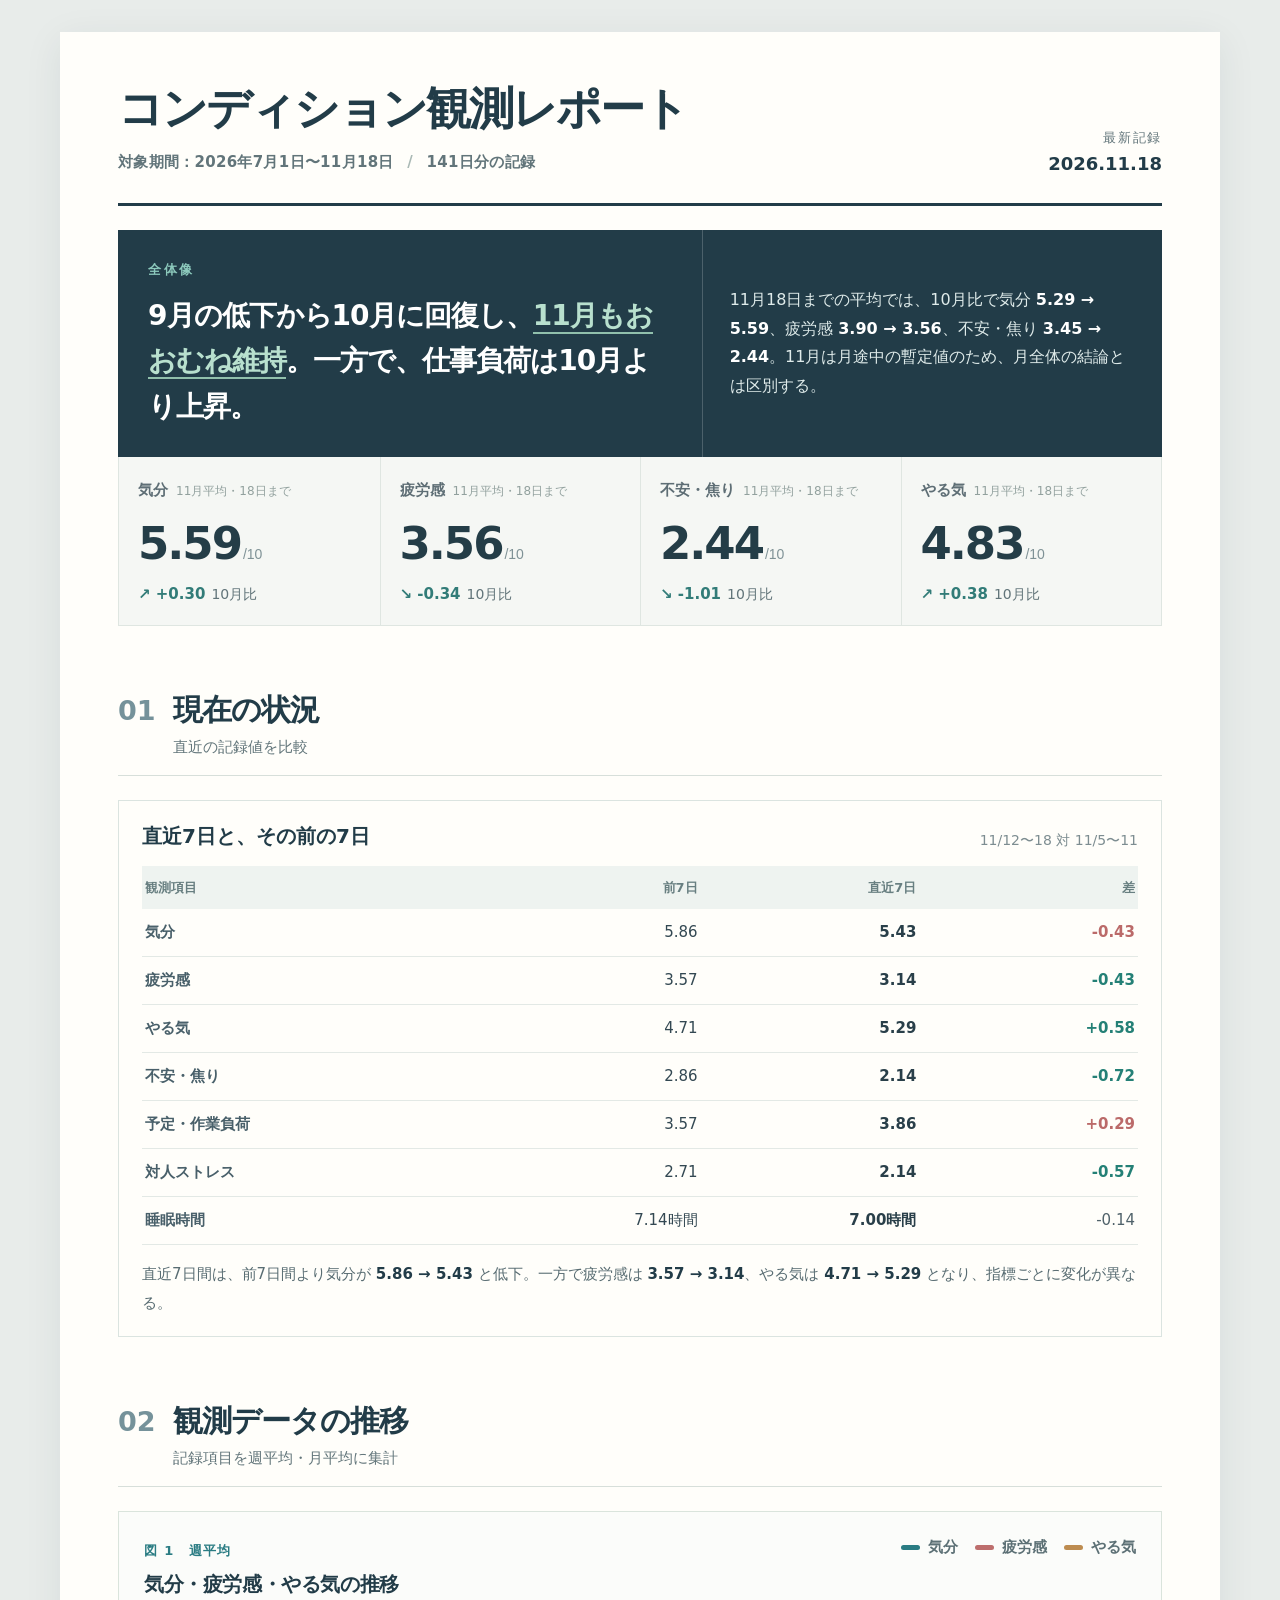
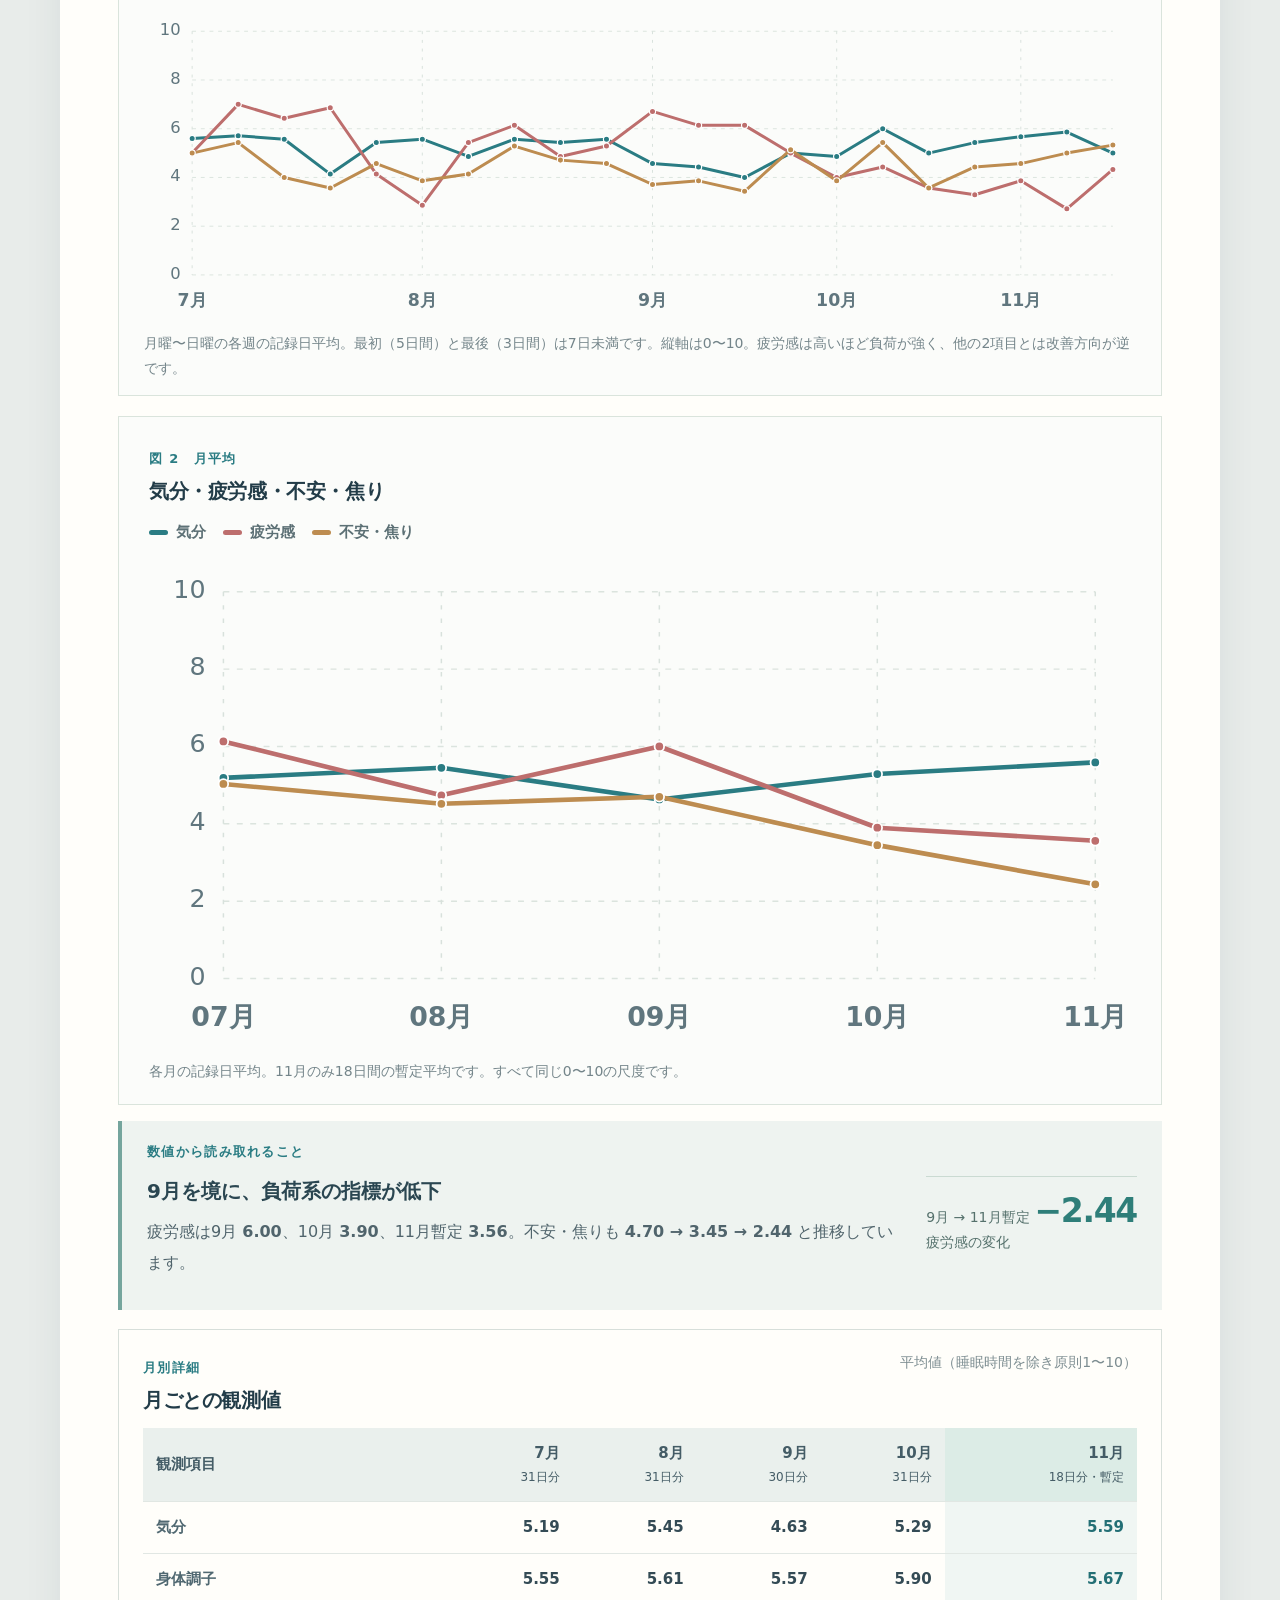
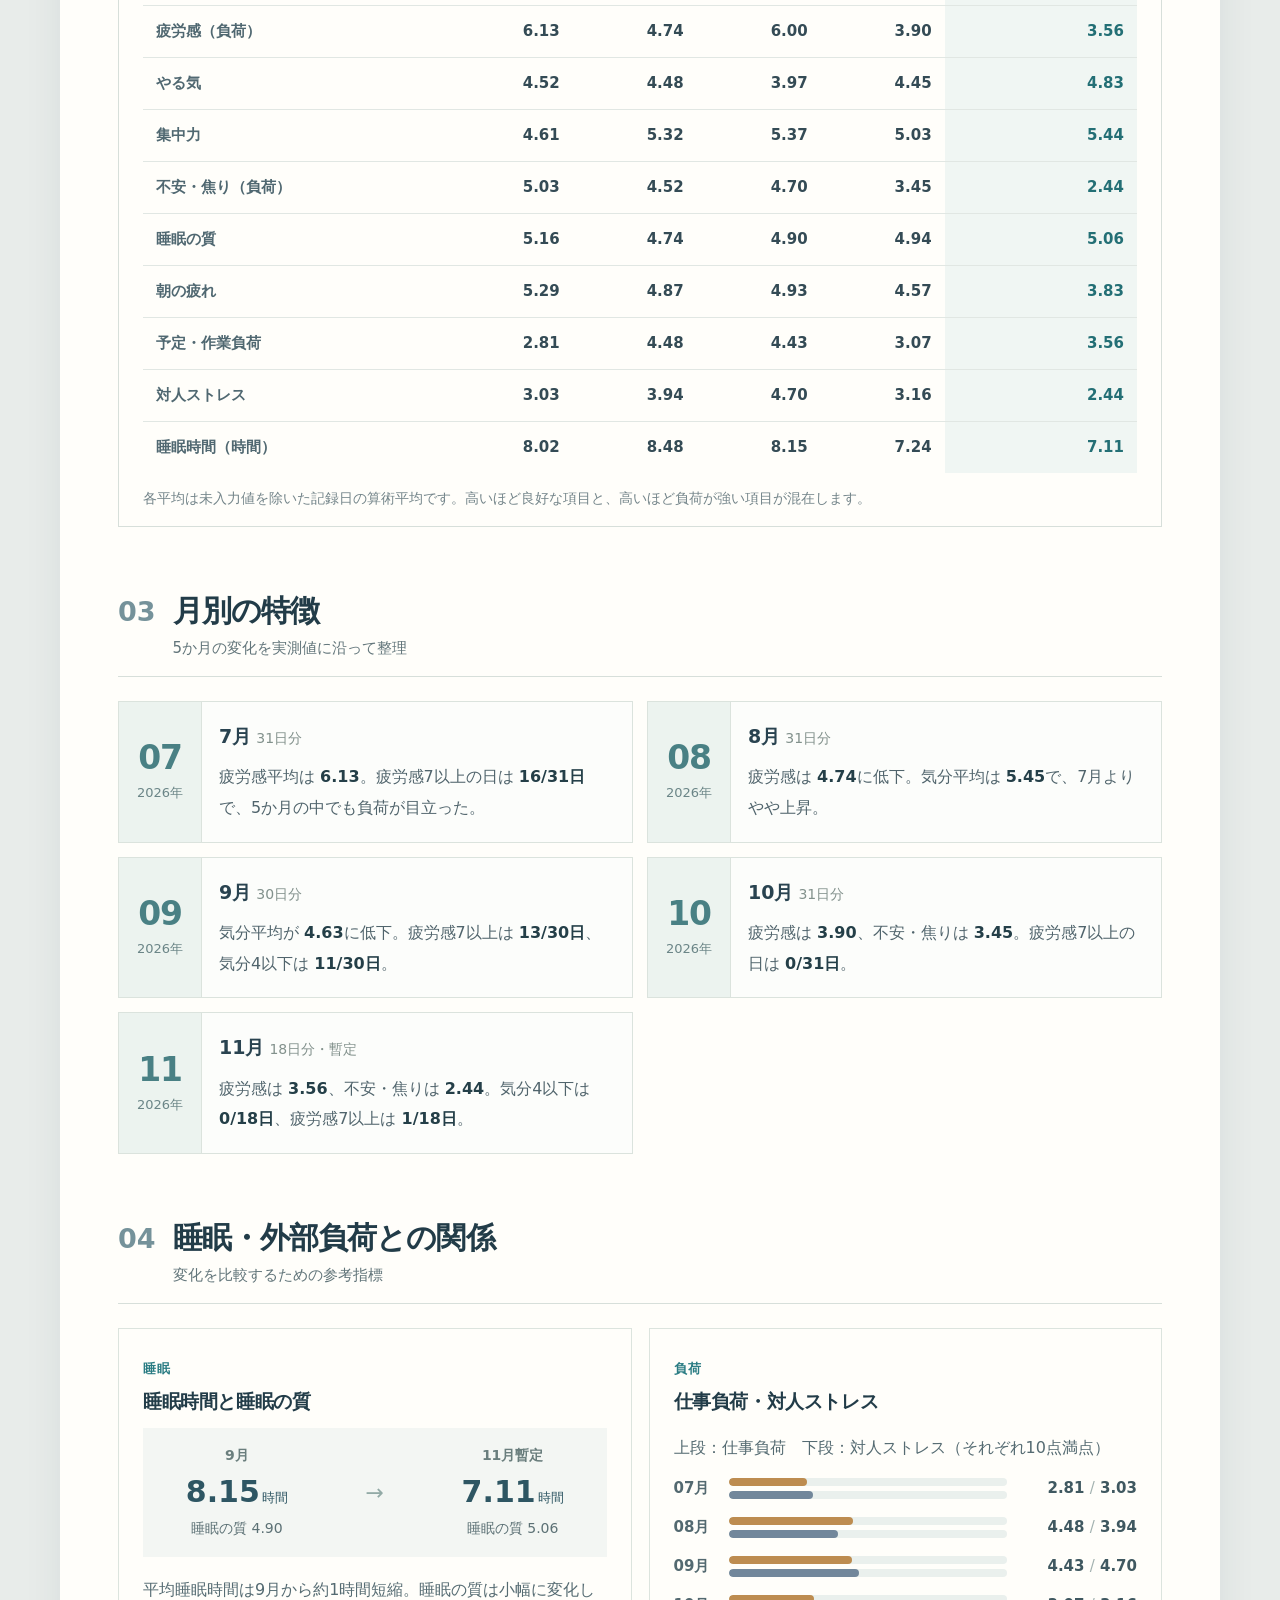
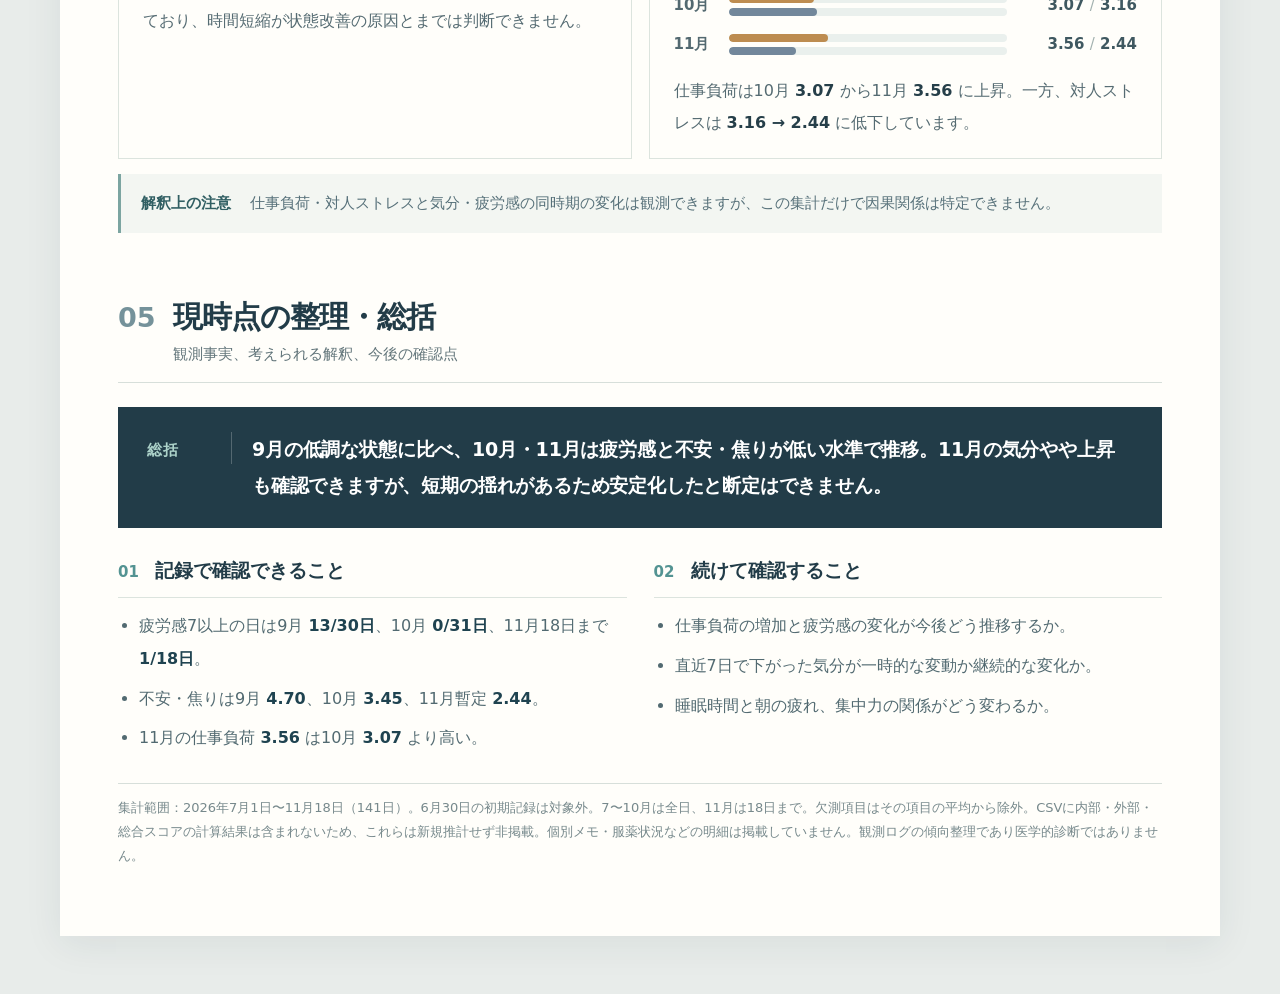
==== commit aa36bd12: "Remove previous work reflections from condition monitoring report" ====
--- a/report/index.html
+++ b/report/index.html
@@ -7,15 +7,11 @@
 <header class="report-title"><div><h1>コンディション観測レポート</h1><p class="report-range">対象期間：2026年7月1日〜11月18日 <span class="separator">/</span> 141日分の記録</p></div><div class="report-date"><span>最新記録</span><strong>2026.11.18</strong></div></header>
 <div class="executive"><div class="executive-statement"><span class="eyebrow">全体像</span><p>9月の低下から10月に回復し、<em>11月もおおむね維持</em>。一方で、仕事負荷は10月より上昇。</p></div><div class="executive-description"><p>11月18日までの平均では、10月比で気分 <b>5.29 → 5.59</b>、疲労感 <b>3.90 → 3.56</b>、不安・焦り <b>3.45 → 2.44</b>。11月は月途中の暫定値のため、月全体の結論とは区別する。</p></div></div>
 <div class="kpi-strip"><article class="kpi"><span class="kpi-label">気分<small>11月平均・18日まで</small></span><div class="kpi-main">5.59<span>/10</span></div><div class="kpi-delta"><b class="positive">↗ +0.30</b><span>10月比</span></div></article><article class="kpi"><span class="kpi-label">疲労感<small>11月平均・18日まで</small></span><div class="kpi-main">3.56<span>/10</span></div><div class="kpi-delta"><b class="positive">↘ -0.34</b><span>10月比</span></div></article><article class="kpi"><span class="kpi-label">不安・焦り<small>11月平均・18日まで</small></span><div class="kpi-main">2.44<span>/10</span></div><div class="kpi-delta"><b class="positive">↘ -1.01</b><span>10月比</span></div></article><article class="kpi"><span class="kpi-label">やる気<small>11月平均・18日まで</small></span><div class="kpi-main">4.83<span>/10</span></div><div class="kpi-delta"><b class="positive">↗ +0.38</b><span>10月比</span></div></article></div>
-<section class="report-section" id="current"><div class="section-title"><span class="section-num">01</span><div><h2>現在の状況</h2><p>直近の記録値と、前回までの業務面の整理</p></div></div>
-<div class="current-grid"><article class="current-reading"><div class="subhead"><h3>直近7日と、その前の7日</h3><span class="micro-caption">11/12〜18 対 11/5〜11</span></div>
+<section class="report-section" id="current"><div class="section-title"><span class="section-num">01</span><div><h2>現在の状況</h2><p>直近の記録値を比較</p></div></div>
+<div class="current-grid" style="grid-template-columns:minmax(0,1fr)"><article class="current-reading"><div class="subhead"><h3>直近7日と、その前の7日</h3><span class="micro-caption">11/12〜18 対 11/5〜11</span></div>
 <div class="comparison-table"><div class="compare-head"><span>観測項目</span><span>前7日</span><span>直近7日</span><span>差</span></div><div class="compare-row"><span>気分</span><span>5.86</span><strong>5.43</strong><em class="lower">-0.43</em></div><div class="compare-row"><span>疲労感</span><span>3.57</span><strong>3.14</strong><em class="higher">-0.43</em></div><div class="compare-row"><span>やる気</span><span>4.71</span><strong>5.29</strong><em class="higher">+0.58</em></div><div class="compare-row"><span>不安・焦り</span><span>2.86</span><strong>2.14</strong><em class="higher">-0.72</em></div><div class="compare-row"><span>予定・作業負荷</span><span>3.57</span><strong>3.86</strong><em class="lower">+0.29</em></div><div class="compare-row"><span>対人ストレス</span><span>2.71</span><strong>2.14</strong><em class="higher">-0.57</em></div><div class="compare-row"><span>睡眠時間</span><span>7.14時間</span><strong>7.00時間</strong><em class="">-0.14</em></div></div>
 <p class="observation-fact">直近7日間は、前7日間より気分が <strong>5.86 → 5.43</strong> と低下。一方で疲労感は <strong>3.57 → 3.14</strong>、やる気は <strong>4.71 → 5.29</strong> となり、指標ごとに変化が異なる。</p></article>
-<aside class="context-panel"><div class="context-flag">業務面の所感（前回整理：2026年10月31日）</div><ul>
-<li>実務を重ねる中で、以前より業務の内容や背景を把握できるようになってきた。</li>
-<li>会社のために頑張る意義を十分に見いだせない感覚がある。</li>
-<li>会社からの働きかけをモチベーションにつなげにくく、当面は現場の業務に集中する方針。</li></ul>
-<p>これは前回時点の記述です。11月18日時点の業務認識を新たに確認したものではありません。</p></aside></div></section>
+</div></section>
 <section class="report-section" id="trends"><div class="section-title"><span class="section-num">02</span><div><h2>観測データの推移</h2><p>記録項目を週平均・月平均に集計</p></div></div>
 <div class="figure-panel wide"><div class="figure-head"><div><span class="figure-kicker">図 1　週平均</span><h3>気分・疲労感・やる気の推移</h3></div><div class="legend"><span class="legend-item"><i style="--dot:#2a7c83"></i>気分</span><span class="legend-item"><i style="--dot:#bd6e6d"></i>疲労感</span><span class="legend-item"><i style="--dot:#bd8c50"></i>やる気</span></div></div><div class="graph-scroller"><svg class="line-svg" role="img" aria-label="7月から11月18日までの週平均。気分・疲労感・やる気を0から10の同一軸で比較。" viewBox="0 0 1030 318" xmlns="http://www.w3.org/2000/svg"><line class="graph-grid" x1="50" y1="273.0" x2="1006" y2="273.0"/><text class="graph-label" text-anchor="end" x="38" y="277.0">0</text><line class="graph-grid" x1="50" y1="222.4" x2="1006" y2="222.4"/><text class="graph-label" text-anchor="end" x="38" y="226.4">2</text><line class="graph-grid" x1="50" y1="171.8" x2="1006" y2="171.8"/><text class="graph-label" text-anchor="end" x="38" y="175.8">4</text><line class="graph-grid" x1="50" y1="121.2" x2="1006" y2="121.2"/><text class="graph-label" text-anchor="end" x="38" y="125.2">6</text><line class="graph-grid" x1="50" y1="70.6" x2="1006" y2="70.6"/><text class="graph-label" text-anchor="end" x="38" y="74.6">8</text><line class="graph-grid" x1="50" y1="20.0" x2="1006" y2="20.0"/><text class="graph-label" text-anchor="end" x="38" y="24.0">10</text><line class="graph-vertical" x1="50.0" x2="50.0" y1="20" y2="273"/><text class="graph-month" text-anchor="middle" x="50.0" y="305">7月</text><line class="graph-vertical" x1="289.0" x2="289.0" y1="20" y2="273"/><text class="graph-month" text-anchor="middle" x="289.0" y="305">8月</text><line class="graph-vertical" x1="528.0" x2="528.0" y1="20" y2="273"/><text class="graph-month" text-anchor="middle" x="528.0" y="305">9月</text><line class="graph-vertical" x1="719.2" x2="719.2" y1="20" y2="273"/><text class="graph-month" text-anchor="middle" x="719.2" y="305">10月</text><line class="graph-vertical" x1="910.4" x2="910.4" y1="20" y2="273"/><text class="graph-month" text-anchor="middle" x="910.4" y="305">11月</text><polyline fill="none" points="50.0,131.3 97.8,128.5 145.6,132.1 193.4,168.3 241.2,135.6 289.0,132.1 336.8,150.0 384.6,132.1 432.4,135.6 480.2,132.1 528.0,157.4 575.8,160.9 623.6,171.8 671.4,146.5 719.2,150.0 767.0,121.2 814.8,146.5 862.6,135.6 910.4,129.5 958.2,124.7 1006.0,146.5" stroke="#2a7c83" stroke-linejoin="round" stroke-linecap="round" stroke-width="3.1"/><circle cx="50.0" cy="131.3" r="3.2" fill="#2a7c83" stroke="#fff" stroke-width="1.2"><title>07/01–07/05: 5.60</title></circle><circle cx="97.8" cy="128.5" r="3.2" fill="#2a7c83" stroke="#fff" stroke-width="1.2"><title>07/06–07/12: 5.71</title></circle><circle cx="145.6" cy="132.1" r="3.2" fill="#2a7c83" stroke="#fff" stroke-width="1.2"><title>07/13–07/19: 5.57</title></circle><circle cx="193.4" cy="168.3" r="3.2" fill="#2a7c83" stroke="#fff" stroke-width="1.2"><title>07/20–07/26: 4.14</title></circle><circle cx="241.2" cy="135.6" r="3.2" fill="#2a7c83" stroke="#fff" stroke-width="1.2"><title>07/27–08/02: 5.43</title></circle><circle cx="289.0" cy="132.1" r="3.2" fill="#2a7c83" stroke="#fff" stroke-width="1.2"><title>08/03–08/09: 5.57</title></circle><circle cx="336.8" cy="150.0" r="3.2" fill="#2a7c83" stroke="#fff" stroke-width="1.2"><title>08/10–08/16: 4.86</title></circle><circle cx="384.6" cy="132.1" r="3.2" fill="#2a7c83" stroke="#fff" stroke-width="1.2"><title>08/17–08/23: 5.57</title></circle><circle cx="432.4" cy="135.6" r="3.2" fill="#2a7c83" stroke="#fff" stroke-width="1.2"><title>08/24–08/30: 5.43</title></circle><circle cx="480.2" cy="132.1" r="3.2" fill="#2a7c83" stroke="#fff" stroke-width="1.2"><title>08/31–09/06: 5.57</title></circle><circle cx="528.0" cy="157.4" r="3.2" fill="#2a7c83" stroke="#fff" stroke-width="1.2"><title>09/07–09/13: 4.57</title></circle><circle cx="575.8" cy="160.9" r="3.2" fill="#2a7c83" stroke="#fff" stroke-width="1.2"><title>09/14–09/20: 4.43</title></circle><circle cx="623.6" cy="171.8" r="3.2" fill="#2a7c83" stroke="#fff" stroke-width="1.2"><title>09/21–09/27: 4.00</title></circle><circle cx="671.4" cy="146.5" r="3.2" fill="#2a7c83" stroke="#fff" stroke-width="1.2"><title>09/28–10/04: 5.00</title></circle><circle cx="719.2" cy="150.0" r="3.2" fill="#2a7c83" stroke="#fff" stroke-width="1.2"><title>10/05–10/11: 4.86</title></circle><circle cx="767.0" cy="121.2" r="3.2" fill="#2a7c83" stroke="#fff" stroke-width="1.2"><title>10/12–10/18: 6.00</title></circle><circle cx="814.8" cy="146.5" r="3.2" fill="#2a7c83" stroke="#fff" stroke-width="1.2"><title>10/19–10/25: 5.00</title></circle><circle cx="862.6" cy="135.6" r="3.2" fill="#2a7c83" stroke="#fff" stroke-width="1.2"><title>10/26–11/01: 5.43</title></circle><circle cx="910.4" cy="129.5" r="3.2" fill="#2a7c83" stroke="#fff" stroke-width="1.2"><title>11/02–11/08: 5.67</title></circle><circle cx="958.2" cy="124.7" r="3.2" fill="#2a7c83" stroke="#fff" stroke-width="1.2"><title>11/09–11/15: 5.86</title></circle><circle cx="1006.0" cy="146.5" r="3.2" fill="#2a7c83" stroke="#fff" stroke-width="1.2"><title>11/16–11/18: 5.00</title></circle><polyline fill="none" points="50.0,146.5 97.8,95.9 145.6,110.3 193.4,99.4 241.2,168.3 289.0,200.6 336.8,135.6 384.6,117.7 432.4,150.0 480.2,139.2 528.0,103.2 575.8,117.7 623.6,117.7 671.4,146.5 719.2,171.8 767.0,160.9 814.8,182.7 862.6,189.8 910.4,175.3 958.2,204.4 1006.0,163.5" stroke="#bd6e6d" stroke-linejoin="round" stroke-linecap="round" stroke-width="3.1"/><circle cx="50.0" cy="146.5" r="3.2" fill="#bd6e6d" stroke="#fff" stroke-width="1.2"><title>07/01–07/05: 5.00</title></circle><circle cx="97.8" cy="95.9" r="3.2" fill="#bd6e6d" stroke="#fff" stroke-width="1.2"><title>07/06–07/12: 7.00</title></circle><circle cx="145.6" cy="110.3" r="3.2" fill="#bd6e6d" stroke="#fff" stroke-width="1.2"><title>07/13–07/19: 6.43</title></circle><circle cx="193.4" cy="99.4" r="3.2" fill="#bd6e6d" stroke="#fff" stroke-width="1.2"><title>07/20–07/26: 6.86</title></circle><circle cx="241.2" cy="168.3" r="3.2" fill="#bd6e6d" stroke="#fff" stroke-width="1.2"><title>07/27–08/02: 4.14</title></circle><circle cx="289.0" cy="200.6" r="3.2" fill="#bd6e6d" stroke="#fff" stroke-width="1.2"><title>08/03–08/09: 2.86</title></circle><circle cx="336.8" cy="135.6" r="3.2" fill="#bd6e6d" stroke="#fff" stroke-width="1.2"><title>08/10–08/16: 5.43</title></circle><circle cx="384.6" cy="117.7" r="3.2" fill="#bd6e6d" stroke="#fff" stroke-width="1.2"><title>08/17–08/23: 6.14</title></circle><circle cx="432.4" cy="150.0" r="3.2" fill="#bd6e6d" stroke="#fff" stroke-width="1.2"><title>08/24–08/30: 4.86</title></circle><circle cx="480.2" cy="139.2" r="3.2" fill="#bd6e6d" stroke="#fff" stroke-width="1.2"><title>08/31–09/06: 5.29</title></circle><circle cx="528.0" cy="103.2" r="3.2" fill="#bd6e6d" stroke="#fff" stroke-width="1.2"><title>09/07–09/13: 6.71</title></circle><circle cx="575.8" cy="117.7" r="3.2" fill="#bd6e6d" stroke="#fff" stroke-width="1.2"><title>09/14–09/20: 6.14</title></circle><circle cx="623.6" cy="117.7" r="3.2" fill="#bd6e6d" stroke="#fff" stroke-width="1.2"><title>09/21–09/27: 6.14</title></circle><circle cx="671.4" cy="146.5" r="3.2" fill="#bd6e6d" stroke="#fff" stroke-width="1.2"><title>09/28–10/04: 5.00</title></circle><circle cx="719.2" cy="171.8" r="3.2" fill="#bd6e6d" stroke="#fff" stroke-width="1.2"><title>10/05–10/11: 4.00</title></circle><circle cx="767.0" cy="160.9" r="3.2" fill="#bd6e6d" stroke="#fff" stroke-width="1.2"><title>10/12–10/18: 4.43</title></circle><circle cx="814.8" cy="182.7" r="3.2" fill="#bd6e6d" stroke="#fff" stroke-width="1.2"><title>10/19–10/25: 3.57</title></circle><circle cx="862.6" cy="189.8" r="3.2" fill="#bd6e6d" stroke="#fff" stroke-width="1.2"><title>10/26–11/01: 3.29</title></circle><circle cx="910.4" cy="175.3" r="3.2" fill="#bd6e6d" stroke="#fff" stroke-width="1.2"><title>11/02–11/08: 3.86</title></circle><circle cx="958.2" cy="204.4" r="3.2" fill="#bd6e6d" stroke="#fff" stroke-width="1.2"><title>11/09–11/15: 2.71</title></circle><circle cx="1006.0" cy="163.5" r="3.2" fill="#bd6e6d" stroke="#fff" stroke-width="1.2"><title>11/16–11/18: 4.33</title></circle><polyline fill="none" points="50.0,146.5 97.8,135.6 145.6,171.8 193.4,182.7 241.2,157.4 289.0,175.3 336.8,168.3 384.6,139.2 432.4,153.8 480.2,157.4 528.0,179.1 575.8,175.3 623.6,186.2 671.4,143.0 719.2,175.3 767.0,135.6 814.8,182.7 862.6,160.9 910.4,157.4 958.2,146.5 1006.0,138.2" stroke="#bd8c50" stroke-linejoin="round" stroke-linecap="round" stroke-width="3.1"/><circle cx="50.0" cy="146.5" r="3.2" fill="#bd8c50" stroke="#fff" stroke-width="1.2"><title>07/01–07/05: 5.00</title></circle><circle cx="97.8" cy="135.6" r="3.2" fill="#bd8c50" stroke="#fff" stroke-width="1.2"><title>07/06–07/12: 5.43</title></circle><circle cx="145.6" cy="171.8" r="3.2" fill="#bd8c50" stroke="#fff" stroke-width="1.2"><title>07/13–07/19: 4.00</title></circle><circle cx="193.4" cy="182.7" r="3.2" fill="#bd8c50" stroke="#fff" stroke-width="1.2"><title>07/20–07/26: 3.57</title></circle><circle cx="241.2" cy="157.4" r="3.2" fill="#bd8c50" stroke="#fff" stroke-width="1.2"><title>07/27–08/02: 4.57</title></circle><circle cx="289.0" cy="175.3" r="3.2" fill="#bd8c50" stroke="#fff" stroke-width="1.2"><title>08/03–08/09: 3.86</title></circle><circle cx="336.8" cy="168.3" r="3.2" fill="#bd8c50" stroke="#fff" stroke-width="1.2"><title>08/10–08/16: 4.14</title></circle><circle cx="384.6" cy="139.2" r="3.2" fill="#bd8c50" stroke="#fff" stroke-width="1.2"><title>08/17–08/23: 5.29</title></circle><circle cx="432.4" cy="153.8" r="3.2" fill="#bd8c50" stroke="#fff" stroke-width="1.2"><title>08/24–08/30: 4.71</title></circle><circle cx="480.2" cy="157.4" r="3.2" fill="#bd8c50" stroke="#fff" stroke-width="1.2"><title>08/31–09/06: 4.57</title></circle><circle cx="528.0" cy="179.1" r="3.2" fill="#bd8c50" stroke="#fff" stroke-width="1.2"><title>09/07–09/13: 3.71</title></circle><circle cx="575.8" cy="175.3" r="3.2" fill="#bd8c50" stroke="#fff" stroke-width="1.2"><title>09/14–09/20: 3.86</title></circle><circle cx="623.6" cy="186.2" r="3.2" fill="#bd8c50" stroke="#fff" stroke-width="1.2"><title>09/21–09/27: 3.43</title></circle><circle cx="671.4" cy="143.0" r="3.2" fill="#bd8c50" stroke="#fff" stroke-width="1.2"><title>09/28–10/04: 5.14</title></circle><circle cx="719.2" cy="175.3" r="3.2" fill="#bd8c50" stroke="#fff" stroke-width="1.2"><title>10/05–10/11: 3.86</title></circle><circle cx="767.0" cy="135.6" r="3.2" fill="#bd8c50" stroke="#fff" stroke-width="1.2"><title>10/12–10/18: 5.43</title></circle><circle cx="814.8" cy="182.7" r="3.2" fill="#bd8c50" stroke="#fff" stroke-width="1.2"><title>10/19–10/25: 3.57</title></circle><circle cx="862.6" cy="160.9" r="3.2" fill="#bd8c50" stroke="#fff" stroke-width="1.2"><title>10/26–11/01: 4.43</title></circle><circle cx="910.4" cy="157.4" r="3.2" fill="#bd8c50" stroke="#fff" stroke-width="1.2"><title>11/02–11/08: 4.57</title></circle><circle cx="958.2" cy="146.5" r="3.2" fill="#bd8c50" stroke="#fff" stroke-width="1.2"><title>11/09–11/15: 5.00</title></circle><circle cx="1006.0" cy="138.2" r="3.2" fill="#bd8c50" stroke="#fff" stroke-width="1.2"><title>11/16–11/18: 5.33</title></circle></svg></div><p class="fig-note">月曜〜日曜の各週の記録日平均。最初（5日間）と最後（3日間）は7日未満です。縦軸は0〜10。疲労感は高いほど負荷が強く、他の2項目とは改善方向が逆です。</p></div>
 <div class="score-and-note"><article class="figure-panel"><div class="figure-head"><div><span class="figure-kicker">図 2　月平均</span><h3>気分・疲労感・不安・焦り</h3></div></div><div class="legend"><span class="legend-item"><i style="--dot:#2a7c83"></i>気分</span><span class="legend-item"><i style="--dot:#bd6e6d"></i>疲労感</span><span class="legend-item"><i style="--dot:#bd8c50"></i>不安・焦り</span></div><div class="graph-scroller"><svg class="line-svg" role="img" aria-label="7月から11月の月平均。気分・疲労感・不安焦りの推移。11月は18日までの暫定値。" viewBox="0 0 660 325" xmlns="http://www.w3.org/2000/svg"><line class="graph-grid" x1="50" y1="280.0" x2="636" y2="280.0"/><text class="graph-label" text-anchor="end" x="38" y="284.0">0</text><line class="graph-grid" x1="50" y1="228.0" x2="636" y2="228.0"/><text class="graph-label" text-anchor="end" x="38" y="232.0">2</text><line class="graph-grid" x1="50" y1="176.0" x2="636" y2="176.0"/><text class="graph-label" text-anchor="end" x="38" y="180.0">4</text><line class="graph-grid" x1="50" y1="124.0" x2="636" y2="124.0"/><text class="graph-label" text-anchor="end" x="38" y="128.0">6</text><line class="graph-grid" x1="50" y1="72.0" x2="636" y2="72.0"/><text class="graph-label" text-anchor="end" x="38" y="76.0">8</text><line class="graph-grid" x1="50" y1="20.0" x2="636" y2="20.0"/><text class="graph-label" text-anchor="end" x="38" y="24.0">10</text><line class="graph-vertical" x1="50.0" x2="50.0" y1="20" y2="280"/><text class="graph-month" text-anchor="middle" x="50.0" y="312">07月</text><line class="graph-vertical" x1="196.5" x2="196.5" y1="20" y2="280"/><text class="graph-month" text-anchor="middle" x="196.5" y="312">08月</text><line class="graph-vertical" x1="343.0" x2="343.0" y1="20" y2="280"/><text class="graph-month" text-anchor="middle" x="343.0" y="312">09月</text><line class="graph-vertical" x1="489.5" x2="489.5" y1="20" y2="280"/><text class="graph-month" text-anchor="middle" x="489.5" y="312">10月</text><line class="graph-vertical" x1="636.0" x2="636.0" y1="20" y2="280"/><text class="graph-month" text-anchor="middle" x="636.0" y="312">11月</text><polyline fill="none" points="50.0,145.1 196.5,138.3 343.0,159.6 489.5,142.5 636.0,134.7" stroke="#2a7c83" stroke-linejoin="round" stroke-linecap="round" stroke-width="3.1"/><circle cx="50.0" cy="145.1" r="3.2" fill="#2a7c83" stroke="#fff" stroke-width="1.2"><title>07月: 5.19</title></circle><circle cx="196.5" cy="138.3" r="3.2" fill="#2a7c83" stroke="#fff" stroke-width="1.2"><title>08月: 5.45</title></circle><circle cx="343.0" cy="159.6" r="3.2" fill="#2a7c83" stroke="#fff" stroke-width="1.2"><title>09月: 4.63</title></circle><circle cx="489.5" cy="142.5" r="3.2" fill="#2a7c83" stroke="#fff" stroke-width="1.2"><title>10月: 5.29</title></circle><circle cx="636.0" cy="134.7" r="3.2" fill="#2a7c83" stroke="#fff" stroke-width="1.2"><title>11月: 5.59</title></circle><polyline fill="none" points="50.0,120.6 196.5,156.8 343.0,124.0 489.5,178.6 636.0,187.4" stroke="#bd6e6d" stroke-linejoin="round" stroke-linecap="round" stroke-width="3.1"/><circle cx="50.0" cy="120.6" r="3.2" fill="#bd6e6d" stroke="#fff" stroke-width="1.2"><title>07月: 6.13</title></circle><circle cx="196.5" cy="156.8" r="3.2" fill="#bd6e6d" stroke="#fff" stroke-width="1.2"><title>08月: 4.74</title></circle><circle cx="343.0" cy="124.0" r="3.2" fill="#bd6e6d" stroke="#fff" stroke-width="1.2"><title>09月: 6.00</title></circle><circle cx="489.5" cy="178.6" r="3.2" fill="#bd6e6d" stroke="#fff" stroke-width="1.2"><title>10月: 3.90</title></circle><circle cx="636.0" cy="187.4" r="3.2" fill="#bd6e6d" stroke="#fff" stroke-width="1.2"><title>11月: 3.56</title></circle><polyline fill="none" points="50.0,149.2 196.5,162.5 343.0,157.8 489.5,190.3 636.0,216.6" stroke="#bd8c50" stroke-linejoin="round" stroke-linecap="round" stroke-width="3.1"/><circle cx="50.0" cy="149.2" r="3.2" fill="#bd8c50" stroke="#fff" stroke-width="1.2"><title>07月: 5.03</title></circle><circle cx="196.5" cy="162.5" r="3.2" fill="#bd8c50" stroke="#fff" stroke-width="1.2"><title>08月: 4.52</title></circle><circle cx="343.0" cy="157.8" r="3.2" fill="#bd8c50" stroke="#fff" stroke-width="1.2"><title>09月: 4.70</title></circle><circle cx="489.5" cy="190.3" r="3.2" fill="#bd8c50" stroke="#fff" stroke-width="1.2"><title>10月: 3.45</title></circle><circle cx="636.0" cy="216.6" r="3.2" fill="#bd8c50" stroke="#fff" stroke-width="1.2"><title>11月: 2.44</title></circle></svg></div><p class="fig-note">各月の記録日平均。11月のみ18日間の暫定平均です。すべて同じ0〜10の尺度です。</p></article>
